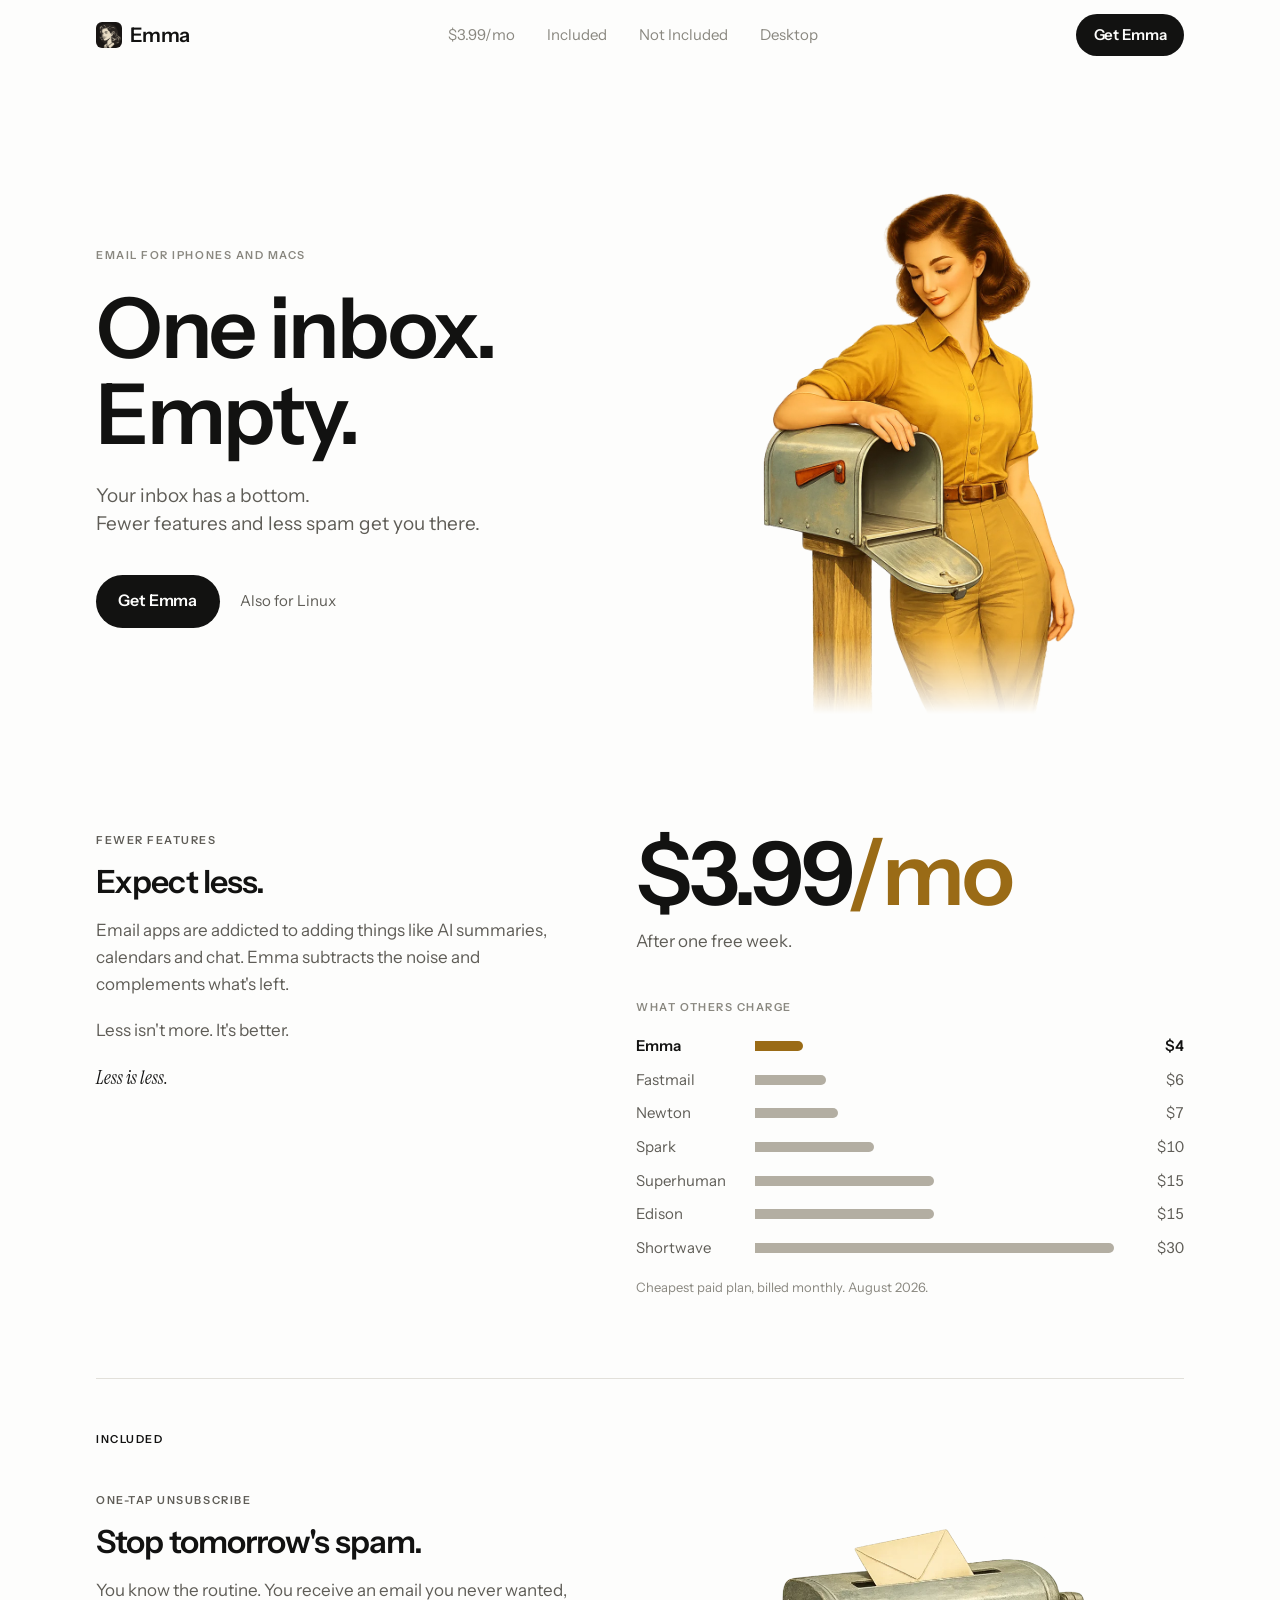
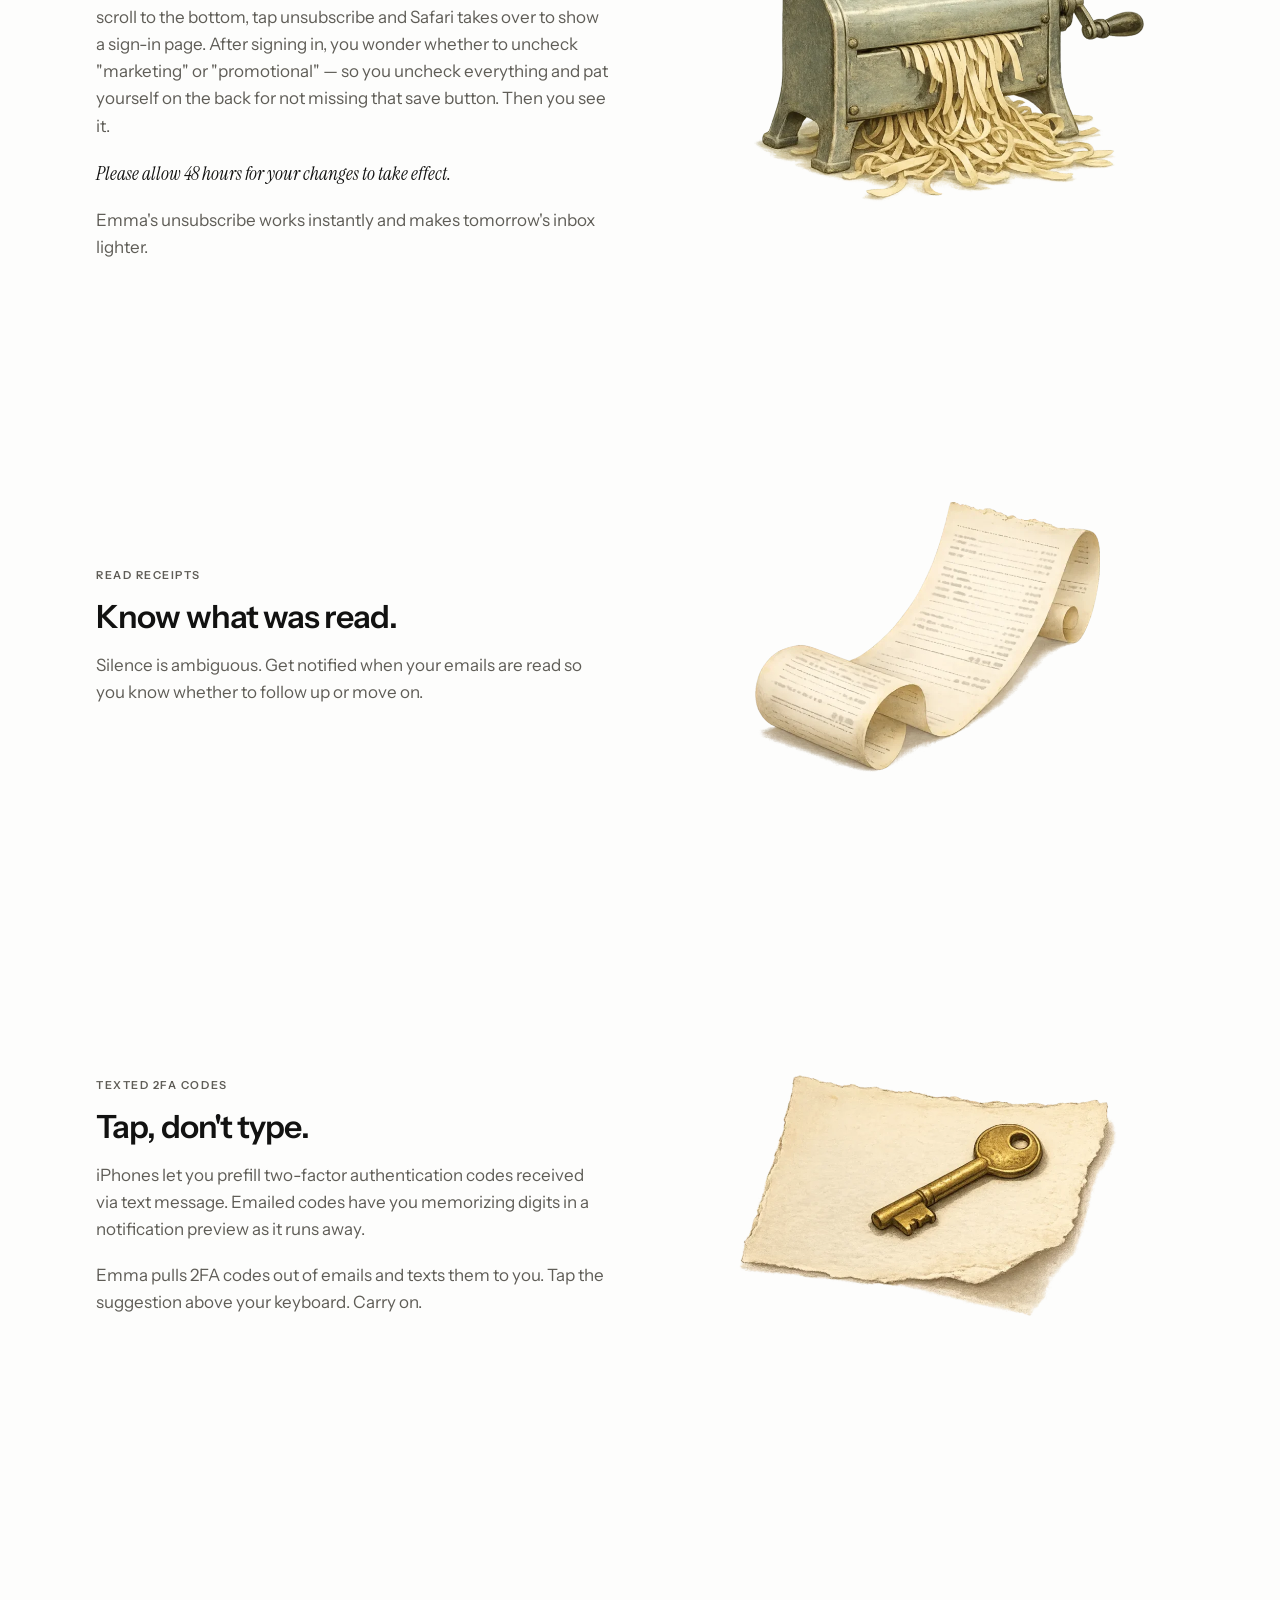
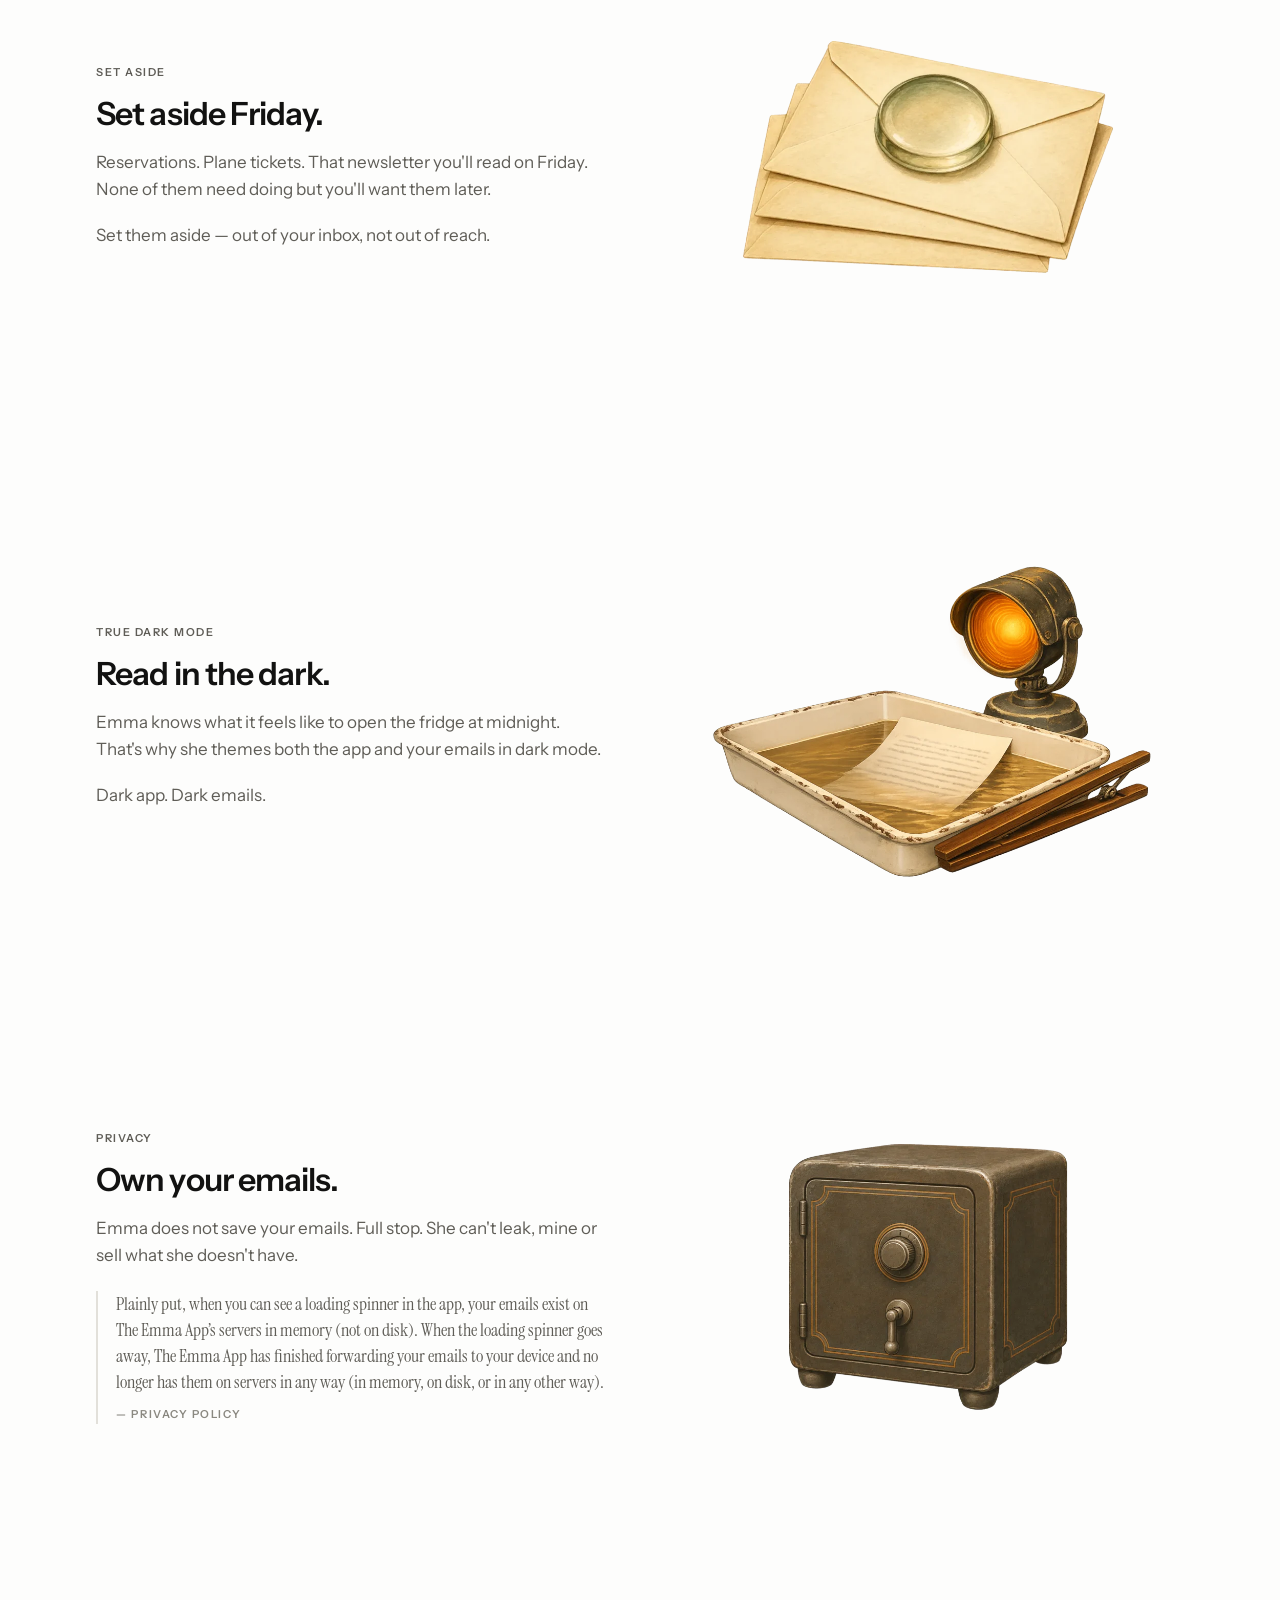
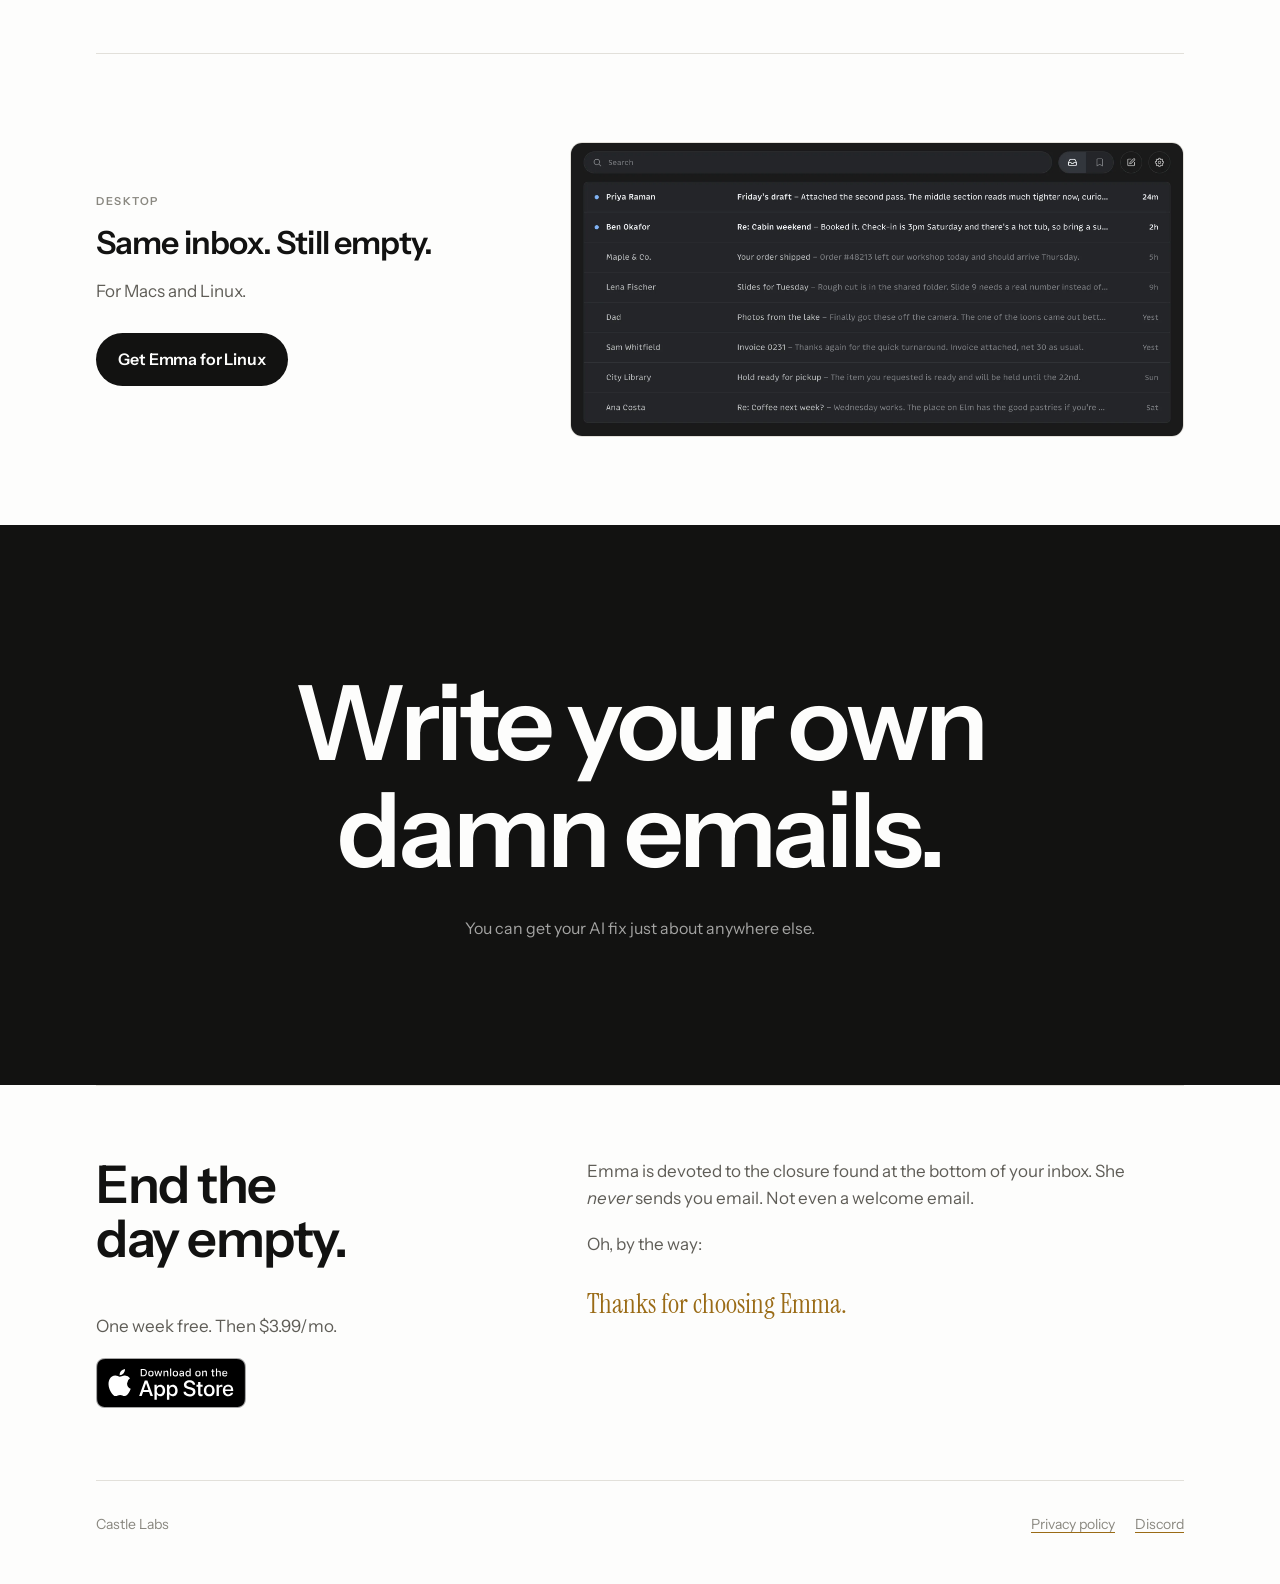
==== index.html @ 497c2931 "Serve the cropped screenshot under a new name The old screenshot was cached in browsers for a week u" ====
<!doctype html>
<html lang="en">
  <head>
    <meta charset="utf-8" />
    <meta name="viewport" content="width=device-width, initial-scale=1" />
    <title>Emma Email — A simpler email app for iPhone and Mac</title>
    <meta
      name="description"
      content="Emma is a simple email app for iPhone, Mac, and Linux that works with Gmail and Outlook. One-tap unsubscribe, read receipts, set aside for later, and no AI. One week free, then $3.99 a month."
    />
    <meta property="og:title" content="Emma — One inbox. Empty." />
    <meta
      property="og:description"
      content="A simple email app for iPhone, Mac, and Linux. One-tap unsubscribe, read receipts, set aside for later, and no AI. One week free, then $3.99 a month."
    />
    <meta name="twitter:card" content="summary_large_image" />
    <meta property="og:type" content="website" />
    <meta property="og:site_name" content="Emma Email" />
    <meta property="og:url" content="https://emmaemail.app/" />
    <meta property="og:image" content="https://emmaemail.app/og-image.jpg" />
    <meta property="og:image:width" content="1200" />
    <meta property="og:image:height" content="630" />
    <meta
      property="og:image:alt"
      content="Emma Email — One inbox. Empty. One week free, then $3.99 a month."
    />
    <meta name="twitter:image" content="https://emmaemail.app/og-image.jpg" />
    <link rel="canonical" href="https://emmaemail.app/" />
    <script type="application/ld+json">
      {
        "@context": "https://schema.org",
        "@graph": [
          {
            "@type": "Organization",
            "@id": "https://emmaemail.app/#castle-labs",
            "name": "Castle Labs",
            "url": "https://emmaemail.app/",
            "logo": "https://emmaemail.app/app-icon-light.png"
          },
          {
            "@type": "WebSite",
            "@id": "https://emmaemail.app/#site",
            "url": "https://emmaemail.app/",
            "name": "Emma Email",
            "publisher": { "@id": "https://emmaemail.app/#castle-labs" }
          },
          {
            "@type": "SoftwareApplication",
            "@id": "https://emmaemail.app/#app",
            "name": "Emma",
            "alternateName": "Emma Email",
            "description": "A simple email app for Gmail and Outlook with one-tap unsubscribe, read receipts, set aside for later, and no AI.",
            "url": "https://emmaemail.app/",
            "image": "https://emmaemail.app/og-image.jpg",
            "applicationCategory": "CommunicationApplication",
            "operatingSystem": "iOS, macOS, Linux",
            "installUrl": "https://apps.apple.com/us/app/emma-email/id6747730134",
            "downloadUrl": "https://emmaemail.app/desktop/",
            "author": { "@id": "https://emmaemail.app/#castle-labs" },
            "offers": {
              "@type": "Offer",
              "price": "3.99",
              "priceCurrency": "USD",
              "category": "subscription",
              "description": "One week free, then $3.99 a month."
            }
          }
        ]
      }
    </script>
    <link
      rel="icon"
      href="app-icon-light.png"
      media="(prefers-color-scheme: light)"
    />
    <link
      rel="icon"
      href="app-icon-dark.png"
      media="(prefers-color-scheme: dark)"
    />
    <link rel="apple-touch-icon" href="app-icon-light.png" />
    <meta
      name="theme-color"
      content="#fdfdfc"
      media="(prefers-color-scheme: light)"
    />
    <meta
      name="theme-color"
      content="#0e0e0d"
      media="(prefers-color-scheme: dark)"
    />
    <link
      rel="preload"
      href="fonts/instrument-sans-normal-latin.woff2"
      as="font"
      type="font/woff2"
      crossorigin
    />
    <link
      rel="preload"
      href="fonts/instrument-serif-normal-latin.woff2"
      as="font"
      type="font/woff2"
      crossorigin
    />
    <noscript>
      <style>
        .reveal {
          opacity: 1 !important;
          transform: none !important;
        }
        .maker .thanks {
          opacity: 1 !important;
          transform: none !important;
        }
      </style>
    </noscript>
    <style>
      @font-face {
        font-family: "Instrument Sans";
        font-style: italic;
        font-weight: 400 700;
        font-display: swap;
        src: url("fonts/instrument-sans-italic-latin-ext.woff2") format("woff2");
        unicode-range:
          U+0100-02BA, U+02BD-02C5, U+02C7-02CC, U+02CE-02D7, U+02DD-02FF,
          U+0304, U+0308, U+0329, U+1D00-1DBF, U+1E00-1E9F, U+1EF2-1EFF, U+2020,
          U+20A0-20AB, U+20AD-20C0, U+2113, U+2C60-2C7F, U+A720-A7FF;
      }

      @font-face {
        font-family: "Instrument Sans";
        font-style: italic;
        font-weight: 400 700;
        font-display: swap;
        src: url("fonts/instrument-sans-italic-latin.woff2") format("woff2");
        unicode-range:
          U+0000-00FF, U+0131, U+0152-0153, U+02BB-02BC, U+02C6, U+02DA, U+02DC,
          U+0304, U+0308, U+0329, U+2000-206F, U+20AC, U+2122, U+2191, U+2193,
          U+2212, U+2215, U+FEFF, U+FFFD;
      }

      @font-face {
        font-family: "Instrument Sans";
        font-style: normal;
        font-weight: 400 700;
        font-display: swap;
        src: url("fonts/instrument-sans-normal-latin-ext.woff2") format("woff2");
        unicode-range:
          U+0100-02BA, U+02BD-02C5, U+02C7-02CC, U+02CE-02D7, U+02DD-02FF,
          U+0304, U+0308, U+0329, U+1D00-1DBF, U+1E00-1E9F, U+1EF2-1EFF, U+2020,
          U+20A0-20AB, U+20AD-20C0, U+2113, U+2C60-2C7F, U+A720-A7FF;
      }

      @font-face {
        font-family: "Instrument Sans";
        font-style: normal;
        font-weight: 400 700;
        font-display: swap;
        src: url("fonts/instrument-sans-normal-latin.woff2") format("woff2");
        unicode-range:
          U+0000-00FF, U+0131, U+0152-0153, U+02BB-02BC, U+02C6, U+02DA, U+02DC,
          U+0304, U+0308, U+0329, U+2000-206F, U+20AC, U+2122, U+2191, U+2193,
          U+2212, U+2215, U+FEFF, U+FFFD;
      }

      @font-face {
        font-family: "Instrument Serif";
        font-style: italic;
        font-weight: 400;
        font-display: swap;
        src: url("fonts/instrument-serif-italic-latin-ext.woff2")
          format("woff2");
        unicode-range:
          U+0100-02BA, U+02BD-02C5, U+02C7-02CC, U+02CE-02D7, U+02DD-02FF,
          U+0304, U+0308, U+0329, U+1D00-1DBF, U+1E00-1E9F, U+1EF2-1EFF, U+2020,
          U+20A0-20AB, U+20AD-20C0, U+2113, U+2C60-2C7F, U+A720-A7FF;
      }

      @font-face {
        font-family: "Instrument Serif";
        font-style: italic;
        font-weight: 400;
        font-display: swap;
        src: url("fonts/instrument-serif-italic-latin.woff2") format("woff2");
        unicode-range:
          U+0000-00FF, U+0131, U+0152-0153, U+02BB-02BC, U+02C6, U+02DA, U+02DC,
          U+0304, U+0308, U+0329, U+2000-206F, U+20AC, U+2122, U+2191, U+2193,
          U+2212, U+2215, U+FEFF, U+FFFD;
      }

      @font-face {
        font-family: "Instrument Serif";
        font-style: normal;
        font-weight: 400;
        font-display: swap;
        src: url("fonts/instrument-serif-normal-latin-ext.woff2")
          format("woff2");
        unicode-range:
          U+0100-02BA, U+02BD-02C5, U+02C7-02CC, U+02CE-02D7, U+02DD-02FF,
          U+0304, U+0308, U+0329, U+1D00-1DBF, U+1E00-1E9F, U+1EF2-1EFF, U+2020,
          U+20A0-20AB, U+20AD-20C0, U+2113, U+2C60-2C7F, U+A720-A7FF;
      }

      @font-face {
        font-family: "Instrument Serif";
        font-style: normal;
        font-weight: 400;
        font-display: swap;
        src: url("fonts/instrument-serif-normal-latin.woff2") format("woff2");
        unicode-range:
          U+0000-00FF, U+0131, U+0152-0153, U+02BB-02BC, U+02C6, U+02DA, U+02DC,
          U+0304, U+0308, U+0329, U+2000-206F, U+20AC, U+2122, U+2191, U+2193,
          U+2212, U+2215, U+FEFF, U+FFFD;
      }

      :root {
        color-scheme: light dark;

        --paper: light-dark(#fdfdfc, #0e0e0d);
        --paper-sunk: light-dark(#f4f3f0, #171716);
        --ink: light-dark(#121211, #eeebe3);
        --ink-soft: light-dark(#5f5d57, #a3a099);
        --ink-faint: light-dark(#8a8880, #6e6c66);
        --rule: light-dark(#e2e0da, #262524);
        --ochre: light-dark(#9a6b16, #d6a44e);
        --bar: light-dark(#b3aea2, #57544e);
        --slab: light-dark(#121211, #f0ede5);
        --slab-ink: light-dark(#fdfdfc, #121211);

        --sans:
          "Instrument Sans", ui-sans-serif, system-ui, -apple-system,
          "Helvetica Neue", sans-serif;
        --serif: "Instrument Serif", ui-serif, Georgia, serif;

        --gutter: clamp(1.25rem, 5vw, 3rem);
        --measure: 34rem;
        --spine: 74rem;
        --header-h: 4.5rem;
      }

      *,
      *::before,
      *::after {
        box-sizing: border-box;
        margin: 0;
        padding: 0;
      }

      html {
        overflow-x: clip;
        scroll-behavior: smooth;
      }

      [id] {
        scroll-margin-top: var(--header-h);
      }

      body {
        overflow-x: clip;
        background: var(--paper);
        color: var(--ink);
        font-family: var(--sans);
        font-size: 1.0625rem;
        line-height: 1.6;
        font-synthesis: none;
        -webkit-font-smoothing: antialiased;
        text-rendering: optimizeLegibility;
      }

      a {
        color: inherit;
        text-decoration-color: var(--ochre);
        text-underline-offset: 0.2em;
      }
      a:hover {
        color: var(--ochre);
      }
      img {
        display: block;
        max-width: 100%;
        height: auto;
      }
      :focus-visible {
        outline: 2px solid var(--ochre);
        outline-offset: 3px;
        border-radius: 2px;
      }

      .spine {
        max-width: var(--spine);
        margin-inline: auto;
        padding-inline: var(--gutter);
      }
      .measure {
        max-width: var(--measure);
      }

      .label {
        font-size: 0.6875rem;
        font-weight: 600;
        letter-spacing: 0.14em;
        text-transform: uppercase;
        color: var(--ink-faint);
      }

      h1,
      h2 {
        font-weight: 600;
        letter-spacing: -0.028em;
        line-height: 1.03;
        text-wrap: balance;
      }
      h1 {
        font-size: clamp(2.75rem, 7.2vw, 5.25rem);
      }
      h2 {
        font-size: clamp(2rem, 4.6vw, 3.25rem);
      }
      .feature-title {
        font-size: clamp(1.5rem, 2.6vw, 2rem);
        line-height: 1.1;
      }

      p + p {
        margin-top: 1.1em;
      }

      /* ---------------- masthead ---------------- */

      .masthead {
        position: sticky;
        top: 0;
        z-index: 20;
        background: color-mix(in srgb, var(--paper) 84%, transparent);
        backdrop-filter: blur(14px);
        border-bottom: 1px solid transparent;
        transition: border-color 0.3s;
      }

      .masthead.is-stuck {
        border-bottom-color: var(--rule);
      }

      .masthead-inner {
        display: flex;
        align-items: center;
        justify-content: space-between;
        gap: 1rem;
        padding-block: 0.9rem;
      }

      .masthead-nav {
        display: flex;
        gap: clamp(1rem, 2.5vw, 2rem);
        margin-inline: auto;
        font-size: 0.9375rem;
      }

      .masthead-nav a {
        color: var(--ink-faint);
        text-decoration: none;
        transition: color 0.2s;
      }

      .masthead-nav a:hover,
      .masthead-nav a.is-current {
        color: var(--ink);
      }

      .header-cta {
        flex: none;
      }

      .wordmark {
        font-size: 1.25rem;
        font-weight: 600;
        letter-spacing: -0.03em;
        text-decoration: none;
        display: inline-flex;
        align-items: center;
        gap: 0.5rem;
      }

      .wordmark img {
        width: 26px;
        height: 26px;
        border-radius: 6px;
      }

      /* ---------------- hero ---------------- */

      .hero {
        display: grid;
        grid-template-columns: minmax(0, 1.05fr) minmax(0, 0.95fr);
        gap: clamp(2rem, 5vw, 4rem);
        align-items: center;
        padding-block: clamp(2.5rem, 7vw, 6rem) clamp(1.25rem, 3vw, 2.5rem);
      }

      .hero-blurb {
        text-wrap: balance;
        margin-top: 1.5rem;
        max-width: 26rem;
        font-size: 1.1875rem;
        line-height: 1.5;
        color: var(--ink-soft);
      }

      .hero h1 {
        margin-top: 1.25rem;
      }
      .hero .lede {
        margin-top: 1.75rem;
        max-width: 30rem;
      }

      .hero-emma {
        justify-self: center;
        width: min(100%, 25rem);
      }

      .hero-emma img {
        width: 100%;
        mask-image: linear-gradient(to bottom, #000 86%, transparent 100%);
      }

      .cta-row {
        margin-top: 2.25rem;
        display: flex;
        flex-wrap: wrap;
        align-items: center;
        gap: 0.9rem 1.25rem;
      }

      .button {
        display: inline-flex;
        align-items: center;
        gap: 0.5rem;
        background: var(--ink);
        color: var(--paper);
        font-size: 1rem;
        font-weight: 600;
        letter-spacing: -0.01em;
        text-decoration: none;
        padding: 0.85rem 1.4rem;
        border-radius: 100px;
        transition:
          transform 0.2s cubic-bezier(0.2, 0.7, 0.3, 1),
          opacity 0.2s;
      }

      .button:hover {
        color: var(--paper);
        opacity: 0.86;
        transform: translateY(-1px);
      }

      .button-small {
        font-size: 0.9375rem;
        padding: 0.55rem 1.1rem;
      }

      /* ---------------- price ---------------- */

      .price {
        border-bottom: 1px solid var(--rule);
        padding-block: clamp(3rem, 7vw, 5rem);
      }

      .price-grid {
        display: grid;
        grid-template-columns: minmax(0, 1fr) minmax(0, 1.15fr);
        gap: clamp(1.5rem, 5vw, 4rem);
        align-items: start;
      }

      .price-figure {
        font-size: clamp(3.25rem, 8vw, 5.5rem);
        font-weight: 600;
        letter-spacing: -0.04em;
        line-height: 0.95;
      }

      .price-figure span {
        color: var(--ochre);
      }

      .price-term {
        margin-top: 0.75rem;
        color: var(--ink-soft);
      }

      .price-stack {
        display: flex;
        flex-direction: column;
        gap: clamp(1.75rem, 4vw, 2.75rem);
      }

      .price-compare {
        display: flex;
        flex-direction: column;
        gap: 1.1rem;
      }

      .bars {
        list-style: none;
        display: flex;
        flex-direction: column;
        gap: 0.6rem;
      }

      .bar-row {
        display: grid;
        grid-template-columns: 6.5rem minmax(0, 1fr) 3.5rem;
        align-items: center;
        gap: 0.9rem;
        font-size: 0.9375rem;
      }

      .bar-name {
        color: var(--ink-soft);
      }

      .bar-track {
        display: block;
        height: 10px;
      }

      .bar-fill {
        display: block;
        height: 100%;
        background: var(--bar);
        border-radius: 0 5px 5px 0;
      }

      .bar-value {
        color: var(--ink-soft);
        text-align: right;
        font-variant-numeric: tabular-nums;
      }

      .bar-row.is-emma .bar-name,
      .bar-row.is-emma .bar-value {
        color: var(--ink);
        font-weight: 600;
      }

      .bar-row.is-emma .bar-fill {
        background: var(--ochre);
      }

      .bar-note {
        font-size: 0.8125rem;
        color: var(--ink-faint);
      }

      /* ---------------- features ---------------- */

      .section-head {
        color: var(--ink);
        margin-bottom: clamp(1.5rem, 3vw, 2.25rem);
      }

      .features {
        padding-block: clamp(2rem, 4.5vw, 3.25rem) clamp(3rem, 8vw, 6rem);
      }

      .feature {
        display: grid;
        grid-template-columns: minmax(0, 1fr) minmax(0, 1fr);
        gap: clamp(1.5rem, 5vw, 4.5rem);
        align-items: center;
        padding-block: clamp(3.25rem, 7vw, 5.5rem);
      }

      .feature:first-of-type {
        padding-top: 0;
      }

      .feature-body h2 + p {
        margin-top: 1.1rem;
      }
      .feature-body p {
        color: var(--ink-soft);
      }
      .feature-body .label {
        margin-bottom: 0.9rem;
      }
      .feature-body em {
        font-family: var(--serif);
        font-style: italic;
        font-size: 1.1em;
        color: var(--ink);
      }
      .quote {
        margin-top: 1.35rem;
        padding-left: 1.15rem;
        border-left: 2px solid var(--rule);
      }

      .quote blockquote p {
        font-family: var(--serif);
        font-size: 1.125rem;
        line-height: 1.45;
        color: var(--ink-soft);
      }

      .quote figcaption {
        margin-top: 0.7rem;
        font-size: 0.6875rem;
        font-weight: 600;
        letter-spacing: 0.14em;
        text-transform: uppercase;
        color: var(--ink-faint);
      }

      .quote cite {
        font-style: normal;
      }

      .quote figcaption a {
        color: inherit;
        text-decoration: none;
      }

      .quote figcaption a:hover {
        color: var(--ochre);
      }

      .feature-art {
        aspect-ratio: 4 / 3;
        display: grid;
        place-items: center;
      }
      .feature-art img {
        width: 100%;
        height: 100%;
        object-fit: contain;
      }

      /* ---------------- desktop ---------------- */

      .desktop {
        border-top: 1px solid var(--rule);
        padding-block: clamp(3.25rem, 7vw, 5.5rem);
        display: grid;
        grid-template-columns: minmax(0, 0.8fr) minmax(0, 1.2fr);
        gap: clamp(1.5rem, 5vw, 4.5rem);
        align-items: center;
      }

      .desktop-head p:not(.label) {
        color: var(--ink-soft);
        margin-top: 1.1rem;
      }

      .desktop-head .label {
        margin-bottom: 0.9rem;
      }

      .desktop-head .cta-row {
        margin-top: 1.75rem;
      }

      .desktop-screen {
        border: 1px solid var(--rule);
        border-radius: 12px;
        overflow: hidden;
        background: #191a1a;
      }

      .cta-quiet {
        font-size: 0.9375rem;
        color: var(--ink-soft);
        text-decoration: none;
      }

      .cta-quiet:hover {
        color: var(--ochre);
      }

      /* ---------------- the slab ---------------- */

      .slab {
        background: var(--slab);
        color: var(--slab-ink);
        padding-block: clamp(5rem, 14vw, 9rem);
        text-align: center;
      }

      .slab h2 {
        font-size: clamp(2.5rem, 8.5vw, 6.5rem);
        letter-spacing: -0.035em;
        max-width: 16ch;
        margin-inline: auto;
      }

      .slab p {
        margin-top: 2rem;
        color: var(--slab-ink);
        opacity: 0.62;
        max-width: 44ch;
        margin-inline: auto;
        font-size: 1rem;
      }

      /* ---------------- values ---------------- */

      /* ---------------- maker + status ---------------- */

      .maker {
        border-top: 1px solid var(--rule);
        padding-block: clamp(3rem, 6vw, 4.5rem);
      }

      .maker-grid {
        display: grid;
        grid-template-columns: minmax(0, 1fr) minmax(0, 1.4fr);
        column-gap: clamp(1.5rem, 5vw, 4rem);
        row-gap: clamp(1.5rem, 3vw, 2.25rem);
        align-items: start;
      }

      .maker-head {
        grid-column: 1;
        grid-row: 1;
      }

      .maker-body {
        grid-column: 2;
        grid-row: 1 / span 2;
      }

      .maker-cta {
        grid-column: 1;
        grid-row: 2;
      }

      .maker-cta .badge {
        display: block;
        margin-top: 1.1rem;
      }

      .maker-body p {
        color: var(--ink-soft);
      }
      .maker-body p + p {
        margin-top: 1.1em;
      }

      .maker-body .thanks {
        margin-top: 1.75rem;
        font-family: var(--serif);
        font-size: clamp(1.35rem, 2.2vw, 1.7rem);
        line-height: 1.3;
        color: var(--ochre);
      }

      @media (prefers-reduced-motion: no-preference) {
        .maker .thanks {
          opacity: 0;
          transform: translateY(10px);
          transition:
            opacity 0.55s ease,
            transform 0.55s cubic-bezier(0.2, 0.7, 0.3, 1);
        }
        .maker.seen .thanks {
          opacity: 1;
          transform: none;
        }
        .maker.seen .thanks {
          transition-delay: 0.28s;
        }
      }

      /* ---------------- close ---------------- */

      .badge {
        margin-top: 2rem;
        display: inline-block;
      }
      .badge img {
        width: 150px;
      }
      @media (prefers-color-scheme: dark) {
        .badge img {
          filter: invert(1);
        }
      }

      footer {
        border-top: 1px solid var(--rule);
        padding-block: 2rem 3rem;
        display: flex;
        flex-wrap: wrap;
        gap: 0.5rem 1.5rem;
        justify-content: space-between;
        font-size: 0.875rem;
        color: var(--ink-faint);
      }

      footer nav {
        display: flex;
        flex-wrap: wrap;
        gap: 1.25rem;
      }

      /* ---------------- reveal ---------------- */

      .reveal {
        opacity: 0;
        transform: translateY(14px);
        transition:
          opacity 0.7s ease,
          transform 0.7s cubic-bezier(0.2, 0.7, 0.3, 1);
      }
      .reveal.seen {
        opacity: 1;
        transform: none;
      }

      /* ---------------- responsive ---------------- */

      @media (max-width: 760px) {
        .masthead-nav {
          display: none;
        }
      }

      @media (max-width: 900px) {
        .hero-blurb br {
          display: none;
        }
        .price-grid {
          gap: clamp(2.5rem, 8vw, 3.5rem);
        }
        .hero {
          grid-template-columns: minmax(0, 1fr);
        }
        .hero-emma {
          width: min(100%, 17rem);
        }
        .price-grid,
        .feature,
        .desktop,
        .maker-grid {
          grid-template-columns: minmax(0, 1fr);
        }
        .maker-head,
        .maker-body,
        .maker-cta {
          grid-column: auto;
          grid-row: auto;
        }
        .maker-cta {
          margin-top: 2.25rem;
        }
        .maker-body .thanks {
          margin-block: 1.2rem 0;
        }
        .feature-art {
          order: -1;
          aspect-ratio: 16 / 10;
        }
      }

      @media (prefers-reduced-motion: reduce) {
        html {
          scroll-behavior: auto;
        }
        *,
        *::before,
        *::after {
          transition: none !important;
          animation: none !important;
        }
        .reveal {
          opacity: 1;
          transform: none;
        }
      }
    </style>
    <script src="analytics.js" defer></script>
  </head>
  <body>
    <header class="masthead">
      <div class="spine masthead-inner">
        <a class="wordmark" href="#top"
          ><picture
            ><source
              srcset="app-icon-light.png"
              media="(prefers-color-scheme: dark)" />
            <img src="app-icon-dark.png" alt="" /></picture
          >Emma</a
        >
        <nav class="masthead-nav">
          <a href="#price">$3.99/mo</a>
          <a href="#features">Included</a>
          <a href="#no-ai">Not Included</a>
          <a href="#desktop">Desktop</a>
        </nav>
        <a
          class="button button-small header-cta"
          href="https://apps.apple.com/us/app/emma-email/id6747730134"
          data-track="App Store Clicked"
          data-track-placement="masthead"
          target="_blank"
          rel="noopener"
          >Get&nbsp;Emma</a
        >
      </div>
    </header>

    <div class="spine">
      <section class="hero" id="top">
        <div>
          <p class="label">Email for iPhones and Macs</p>
          <h1>One inbox.<br />Empty.</h1>

          <p class="hero-blurb">
            Your inbox has a bottom. <br />Fewer features and less spam get you
            there.
          </p>
          <div class="cta-row">
            <a
              class="button"
              href="https://apps.apple.com/us/app/emma-email/id6747730134"
              data-track="App Store Clicked"
              data-track-placement="hero"
              target="_blank"
              rel="noopener"
              >Get Emma</a
            >
            <a
              class="cta-quiet"
              href="desktop/"
              data-desktop-link
              data-track="Desktop Page Opened"
              data-track-placement="hero"
              hidden
              >Also for Mac</a
            >
          </div>
        </div>
        <div class="hero-emma">
          <img
            src="emma-hero.webp"
            width="900"
            height="1244"
            fetchpriority="high"
            alt="Emma, illustrated in a mid-century advertising style, leaning on an open and empty curbside mailbox"
          />
        </div>
      </section>
    </div>

    <div class="spine">
      <section class="price reveal" id="price">
        <div class="price-grid">
          <div class="feature-body measure">
            <p class="label">Fewer features</p>
            <h2 class="feature-title">Expect less.</h2>
            <p>
              Email apps are addicted to adding things like AI summaries,
              calendars and chat. Emma subtracts the noise and complements
              what's left.
            </p>
            <p>Less isn't more. It's better.</p>
            <p>
              <em>Less is less.</em>
            </p>
          </div>
          <div class="price-stack">
            <div>
              <p class="price-figure">$3.99<span>/mo</span></p>
              <p class="price-term">After one free week.</p>
            </div>
            <div class="price-compare">
              <p class="label">What others charge</p>
              <ul class="bars">
                <li class="bar-row is-emma">
                  <span class="bar-name">Emma</span>
                  <span class="bar-track"
                    ><span class="bar-fill" style="width: 13.33%"></span
                  ></span>
                  <span class="bar-value">$4</span>
                </li>
                <li class="bar-row">
                  <span class="bar-name">Fastmail</span>
                  <span class="bar-track"
                    ><span class="bar-fill" style="width: 20%"></span
                  ></span>
                  <span class="bar-value">$6</span>
                </li>
                <li class="bar-row">
                  <span class="bar-name">Newton</span>
                  <span class="bar-track"
                    ><span class="bar-fill" style="width: 23.33%"></span
                  ></span>
                  <span class="bar-value">$7</span>
                </li>
                <li class="bar-row">
                  <span class="bar-name">Spark</span>
                  <span class="bar-track"
                    ><span class="bar-fill" style="width: 33.33%"></span
                  ></span>
                  <span class="bar-value">$10</span>
                </li>
                <li class="bar-row">
                  <span class="bar-name">Superhuman</span>
                  <span class="bar-track"
                    ><span class="bar-fill" style="width: 50%"></span
                  ></span>
                  <span class="bar-value">$15</span>
                </li>
                <li class="bar-row">
                  <span class="bar-name">Edison</span>
                  <span class="bar-track"
                    ><span class="bar-fill" style="width: 50%"></span
                  ></span>
                  <span class="bar-value">$15</span>
                </li>
                <li class="bar-row">
                  <span class="bar-name">Shortwave</span>
                  <span class="bar-track"
                    ><span class="bar-fill" style="width: 100%"></span
                  ></span>
                  <span class="bar-value">$30</span>
                </li>
              </ul>
              <p class="bar-note">
                Cheapest paid plan, billed monthly. August 2026.
              </p>
            </div>
          </div>
        </div>
      </section>
    </div>

    <div class="spine">
      <section class="features" id="features">
        <p class="label section-head">Included</p>
        <article class="feature reveal">
          <div class="feature-body">
            <p class="label">One-tap unsubscribe</p>
            <h2 class="feature-title">Stop tomorrow's spam.</h2>
            <p>
              You know the routine. You receive an email you never wanted,
              scroll to the bottom, tap unsubscribe and Safari takes over to
              show a sign-in page. After signing in, you wonder whether to
              uncheck "marketing" or "promotional" — so you uncheck everything
              and pat yourself on the back for not missing that save button.
              Then you see it.
            </p>
            <p>
              <em>Please allow 48 hours for your changes to take effect.</em>
            </p>
            <p>
              Emma's unsubscribe works instantly and makes tomorrow's inbox
              lighter.
            </p>
          </div>
          <div class="feature-art">
            <img
              src="feature-unsubscribe.webp"
              alt="A 1950s hand-cranked paper shredder with an envelope fed into it and shredded ribbons spilling out"
              loading="lazy"
            />
          </div>
        </article>
        <article class="feature reveal">
          <div class="feature-body">
            <p class="label">Read receipts</p>
            <h2 class="feature-title">Know what was read.</h2>
            <p>
              Silence is ambiguous. Get notified when your emails are read so
              you know whether to follow up or move on.
            </p>
          </div>
          <div class="feature-art">
            <img
              src="feature-receipts.webp"
              alt="A long curling paper receipt with rows of faint printed marks"
              loading="lazy"
            />
          </div>
        </article>

        <article class="feature reveal">
          <div class="feature-body">
            <p class="label">Texted 2FA codes</p>
            <h2 class="feature-title">Tap, don't type.</h2>
            <p>
              iPhones let you prefill two-factor authentication codes received
              via text message. Emailed codes have you memorizing digits in a
              notification preview as it runs away.
            </p>
            <p>
              Emma pulls 2FA codes out of emails and texts them to you. Tap the
              suggestion above your keyboard. Carry on.
            </p>
          </div>
          <div class="feature-art">
            <img
              src="feature-2fa.webp"
              alt="A small brass key lying across a torn slip of paper"
              loading="lazy"
            />
          </div>
        </article>

        <article class="feature reveal">
          <div class="feature-body">
            <p class="label">Set aside</p>
            <h2 class="feature-title">Set aside Friday.</h2>
            <p>
              Reservations. Plane tickets. That newsletter you'll read on
              Friday. None of them need doing but you'll want them later.
            </p>
            <p>Set them aside — out of your inbox, not out of reach.</p>
          </div>
          <div class="feature-art">
            <img
              src="feature-set-aside.webp"
              alt="Three envelopes held down by a round glass paperweight"
              loading="lazy"
            />
          </div>
        </article>

        <article class="feature reveal">
          <div class="feature-body">
            <p class="label">True Dark Mode</p>
            <h2 class="feature-title">Read in the dark.</h2>
            <p>
              Emma knows what it feels like to open the fridge at midnight.
              That's why she themes both the app and your emails in dark mode.
            </p>
            <p>Dark app. Dark emails.</p>
          </div>
          <div class="feature-art">
            <img
              src="feature-darkmode.webp"
              alt="A darkroom safelight over a developing tray with a letter emerging in the bath"
              loading="lazy"
            />
          </div>
        </article>

        <article class="feature reveal">
          <div class="feature-body">
            <p class="label">Privacy</p>
            <h2 class="feature-title">Own your emails.</h2>
            <p>
              Emma does not save your emails. Full stop. She can't leak, mine or
              sell what she doesn't have.
            </p>
            <figure class="quote">
              <blockquote
                cite="https://emmaemail.app/privacy-policy#ephemeral-information-emma-handles"
              >
                <p>
                  Plainly put, when you can see a loading spinner in the app,
                  your emails exist on The Emma App’s servers in memory (not on
                  disk). When the loading spinner goes away, The Emma App has
                  finished forwarding your emails to your device and no longer
                  has them on servers in any way (in memory, on disk, or in any
                  other way).
                </p>
              </blockquote>
              <figcaption>
                —
                <cite
                  ><a
                    href="privacy-policy.html#ephemeral-information-emma-handles"
                    >Privacy policy</a
                  ></cite
                >
              </figcaption>
            </figure>
          </div>
          <div class="feature-art">
            <img
              src="feature-privacy.webp"
              alt="A small cast-iron floor safe with a combination dial, closed"
              loading="lazy"
            />
          </div>
        </article>
      </section>
    </div>

    <div class="spine">
      <section class="desktop reveal" id="desktop">
        <div class="desktop-head">
          <p class="label">Desktop</p>
          <h2 class="feature-title">Same inbox. Still empty.</h2>
          <p>For Macs and Linux.</p>
          <div class="cta-row">
            <a
              class="button"
              href="desktop/"
              data-desktop-button
              data-track="Desktop Page Opened"
              data-track-placement="section"
              >Get Emma for Mac or Linux</a
            >
          </div>
        </div>
        <div class="desktop-screen">
          <img
            src="desktop/desktop-inbox-v2.webp"
            alt="Emma on a Mac: a dark inbox with a handful of threads, a search field, and the compose and settings buttons"
            width="1168"
            height="560"
            loading="lazy"
          />
        </div>
      </section>
    </div>

    <section class="slab reveal" id="no-ai">
      <div class="spine">
        <h2>Write your own damn emails.</h2>
        <p>You can get your AI fix just about anywhere else.</p>
      </div>
    </section>

    <div class="spine">
      <section class="maker reveal">
        <div class="maker-grid">
          <div class="maker-head"><h2>End the day empty.</h2></div>
          <div class="maker-body measure">
            <p>
              Emma is devoted to the closure found at the bottom of your inbox.
              She <em>never</em> sends you email. Not even a welcome email.
            </p>
            <p>Oh, by the way:</p>
            <p class="thanks">Thanks for choosing Emma.</p>
          </div>
          <div class="maker-cta">
            <p class="price-term">One week free. Then $3.99/mo.</p>
            <p class="badge">
              <a
                href="https://apps.apple.com/us/app/emma-email/id6747730134"
                data-track="App Store Clicked"
                data-track-placement="badge"
                target="_blank"
                rel="noopener"
                ><img src="app-store.svg" alt="Download on the App Store"
              /></a>
            </p>
          </div>
        </div>
      </section>

      <footer>
        <p>Castle Labs</p>
        <nav>
          <a href="privacy-policy.html">Privacy policy</a>
          <a
            href="https://discord.gg/AJE6DrsGTe"
            data-track="Discord Clicked"
            target="_blank"
            rel="noopener"
            >Discord</a
          >
        </nav>
      </footer>
    </div>

    <script>
      const agent = navigator.userAgent.toLowerCase();
      const platform = (
        navigator.userAgentData?.platform ||
        navigator.platform ||
        ""
      ).toLowerCase();
      const onAPhone = /iphone|ipad|android/.test(agent);
      const desktopOs = onAPhone
        ? "other"
        : platform.includes("mac") || agent.includes("mac os")
          ? "mac"
          : platform.includes("linux") || agent.includes("linux")
            ? "linux"
            : "other";
      const desktopName = { mac: "Mac", linux: "Linux" }[desktopOs];
      document.querySelectorAll("[data-desktop-link]").forEach((link) => {
        link.hidden = !desktopName;
        if (desktopName) link.textContent = `Also for ${desktopName}`;
      });
      document.querySelectorAll("[data-desktop-button]").forEach((button) => {
        if (desktopName) button.textContent = `Get Emma for ${desktopName}`;
      });

      const revealed = new IntersectionObserver(
        (entries) => {
          entries.forEach((entry) => {
            if (!entry.isIntersecting) return;
            entry.target.classList.add("seen");
            revealed.unobserve(entry.target);
          });
        },
        { rootMargin: "0px 0px -18% 0px" },
      );
      document
        .querySelectorAll(".reveal")
        .forEach((node) => revealed.observe(node));

      const watched = [...document.querySelectorAll(".masthead-nav a")]
        .map((link) => ({
          link,
          section: document.querySelector(link.getAttribute("href")),
        }))
        .filter((entry) => entry.section);
      const inView = new Set();
      const litLink = () => {
        const first = watched.find((entry) => inView.has(entry.section));
        watched.forEach(({ link }) =>
          link.classList.toggle(
            "is-current",
            Boolean(first) && link === first.link,
          ),
        );
      };
      const spy = new IntersectionObserver(
        (entries) => {
          entries.forEach((entry) => {
            if (entry.isIntersecting) inView.add(entry.target);
            else inView.delete(entry.target);
          });
          litLink();
        },
        { rootMargin: "-40% 0px -45% 0px" },
      );
      watched.forEach(({ section }) => spy.observe(section));

      const masthead = document.querySelector(".masthead");
      const syncHeaderHeight = () =>
        document.documentElement.style.setProperty(
          "--header-h",
          `${masthead.getBoundingClientRect().height}px`,
        );
      syncHeaderHeight();
      document.fonts.ready.then(syncHeaderHeight);
      addEventListener("resize", syncHeaderHeight, { passive: true });

      const markStuck = () =>
        masthead.classList.toggle("is-stuck", window.scrollY > 8);
      addEventListener("scroll", markStuck, { passive: true });
      markStuck();
    </script>
  </body>
</html>
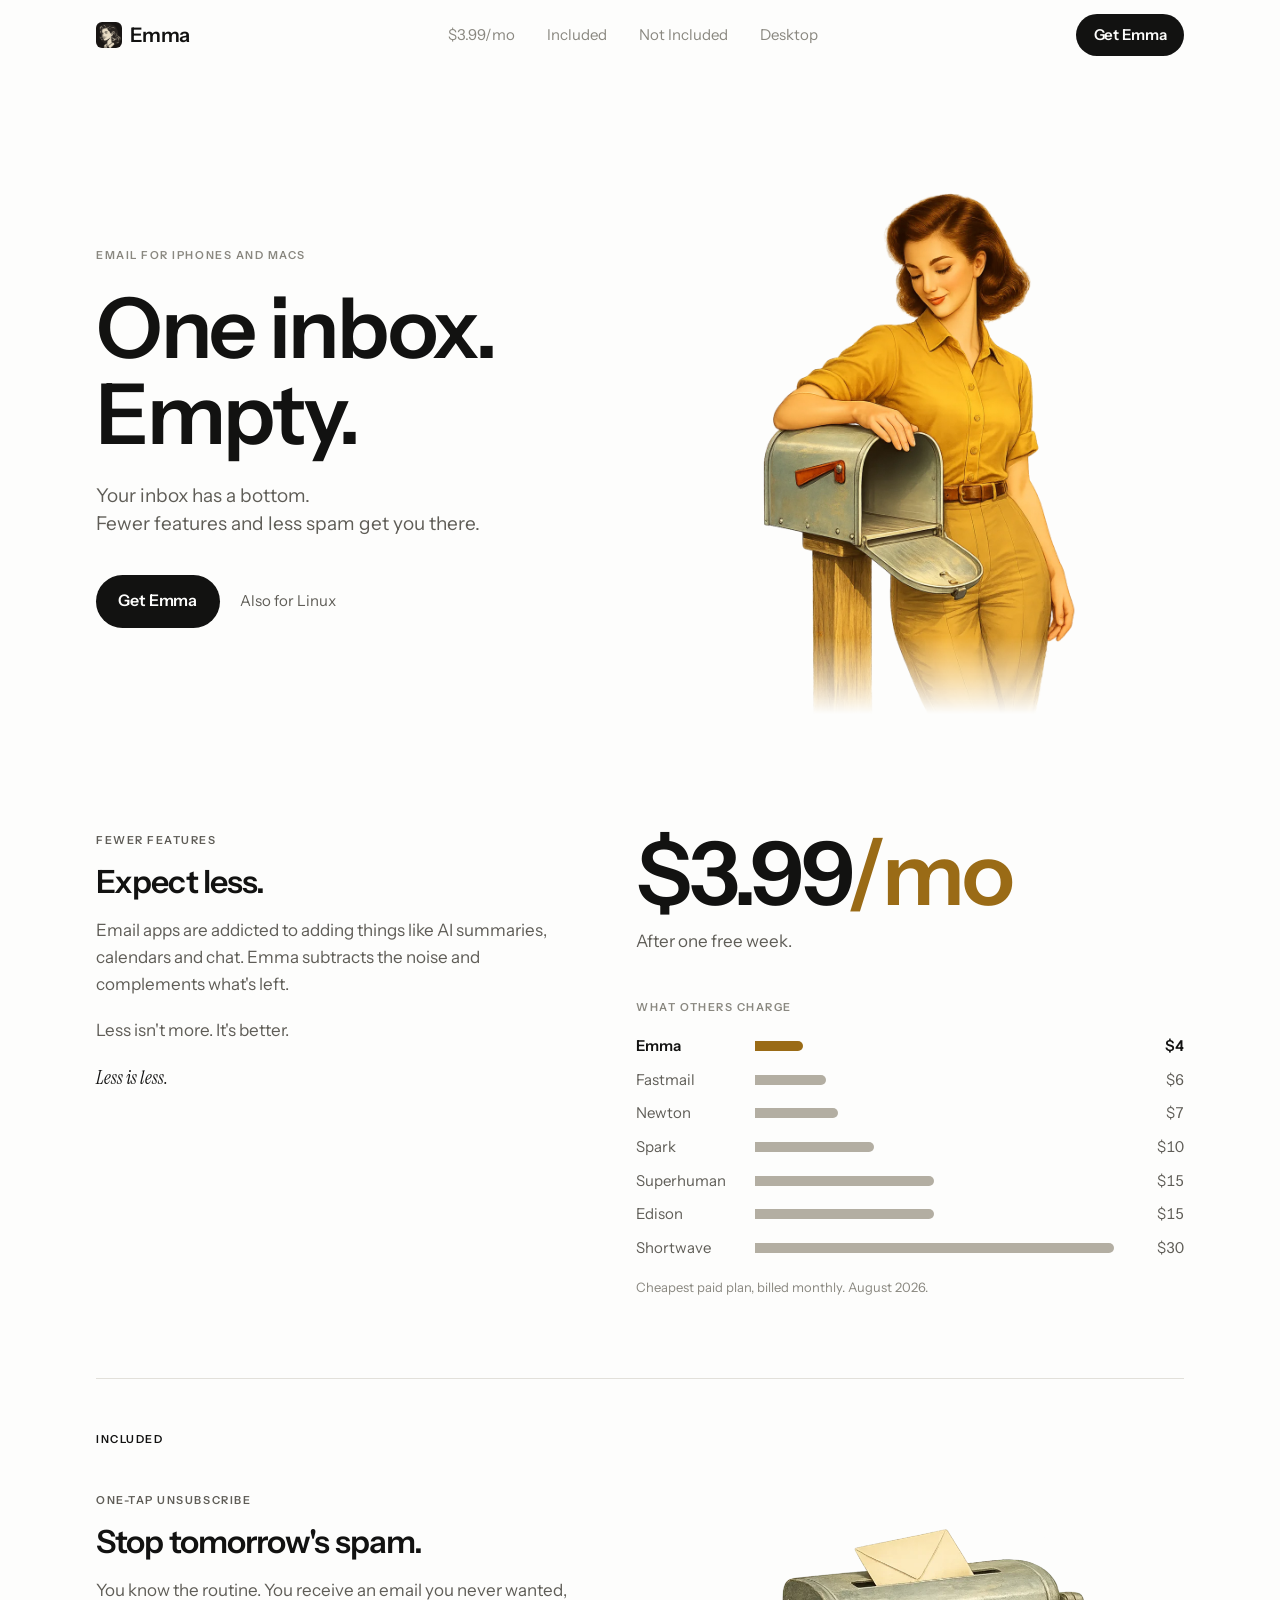
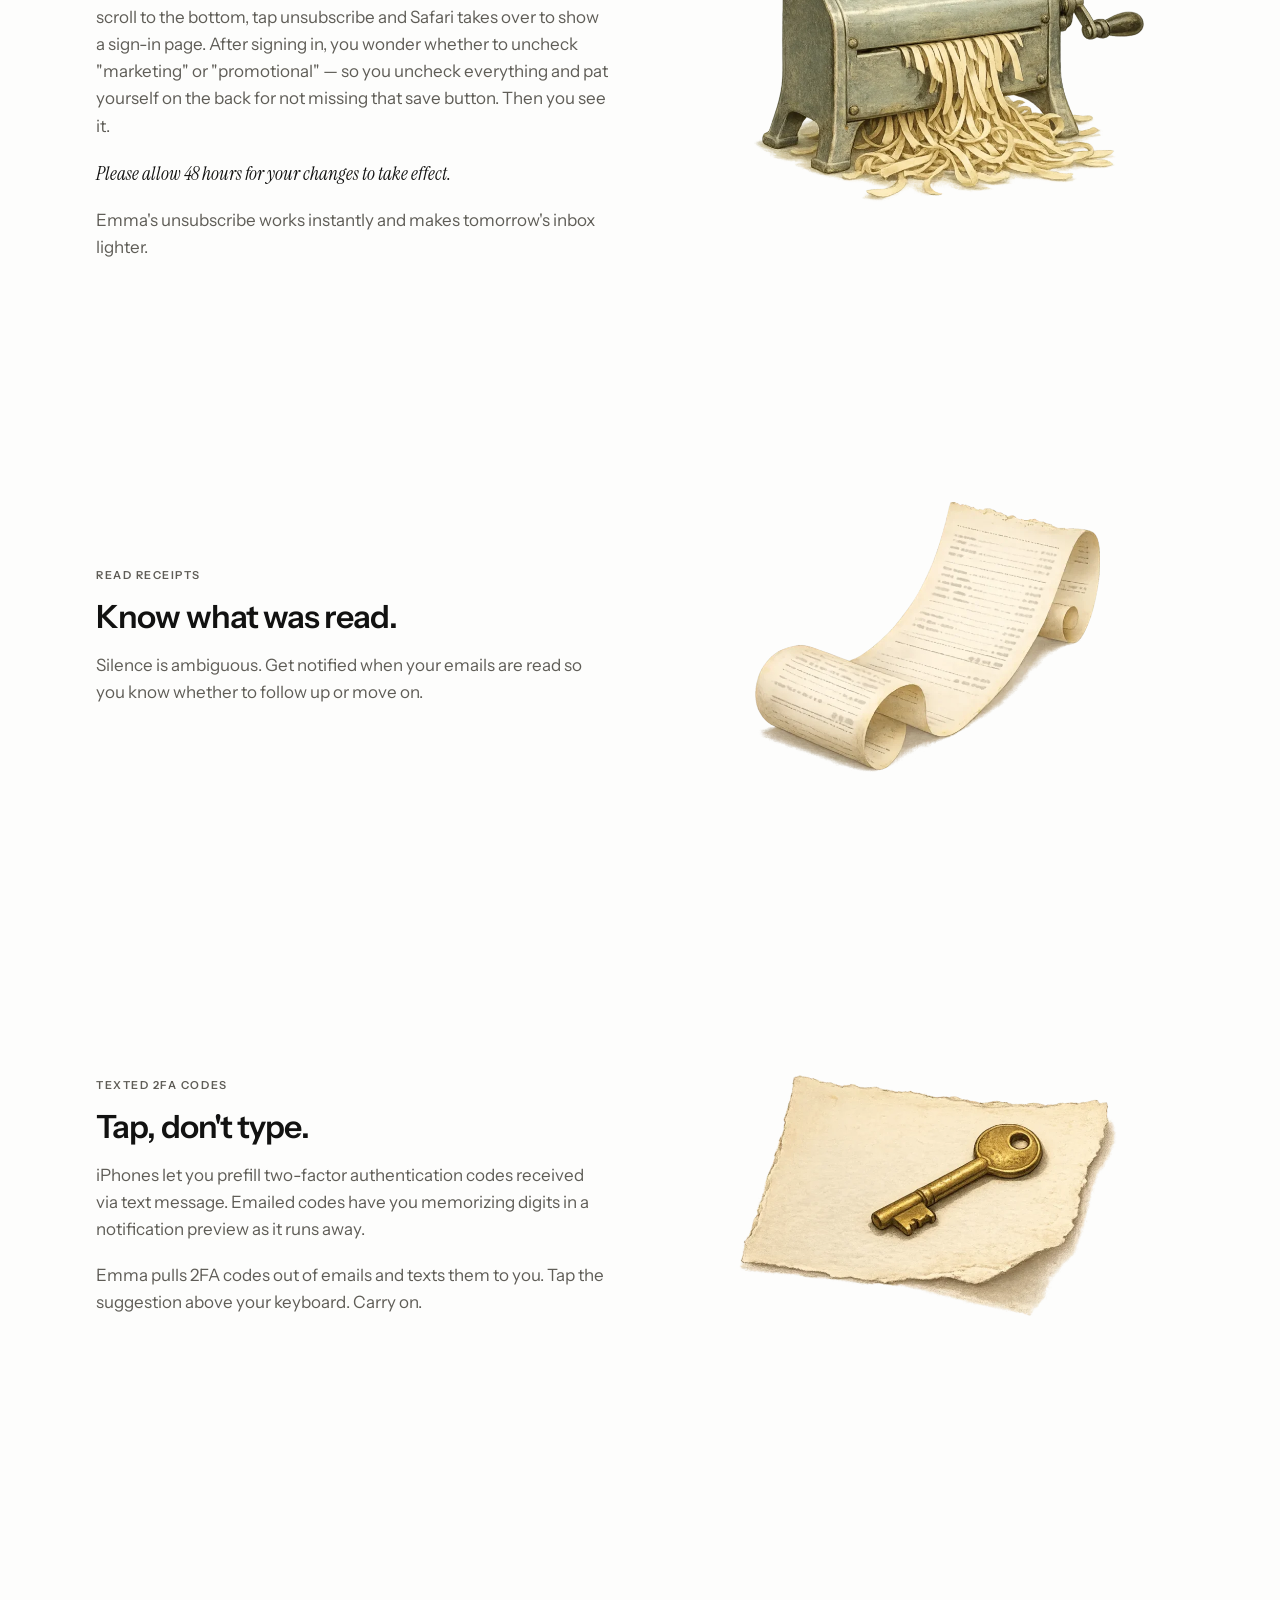
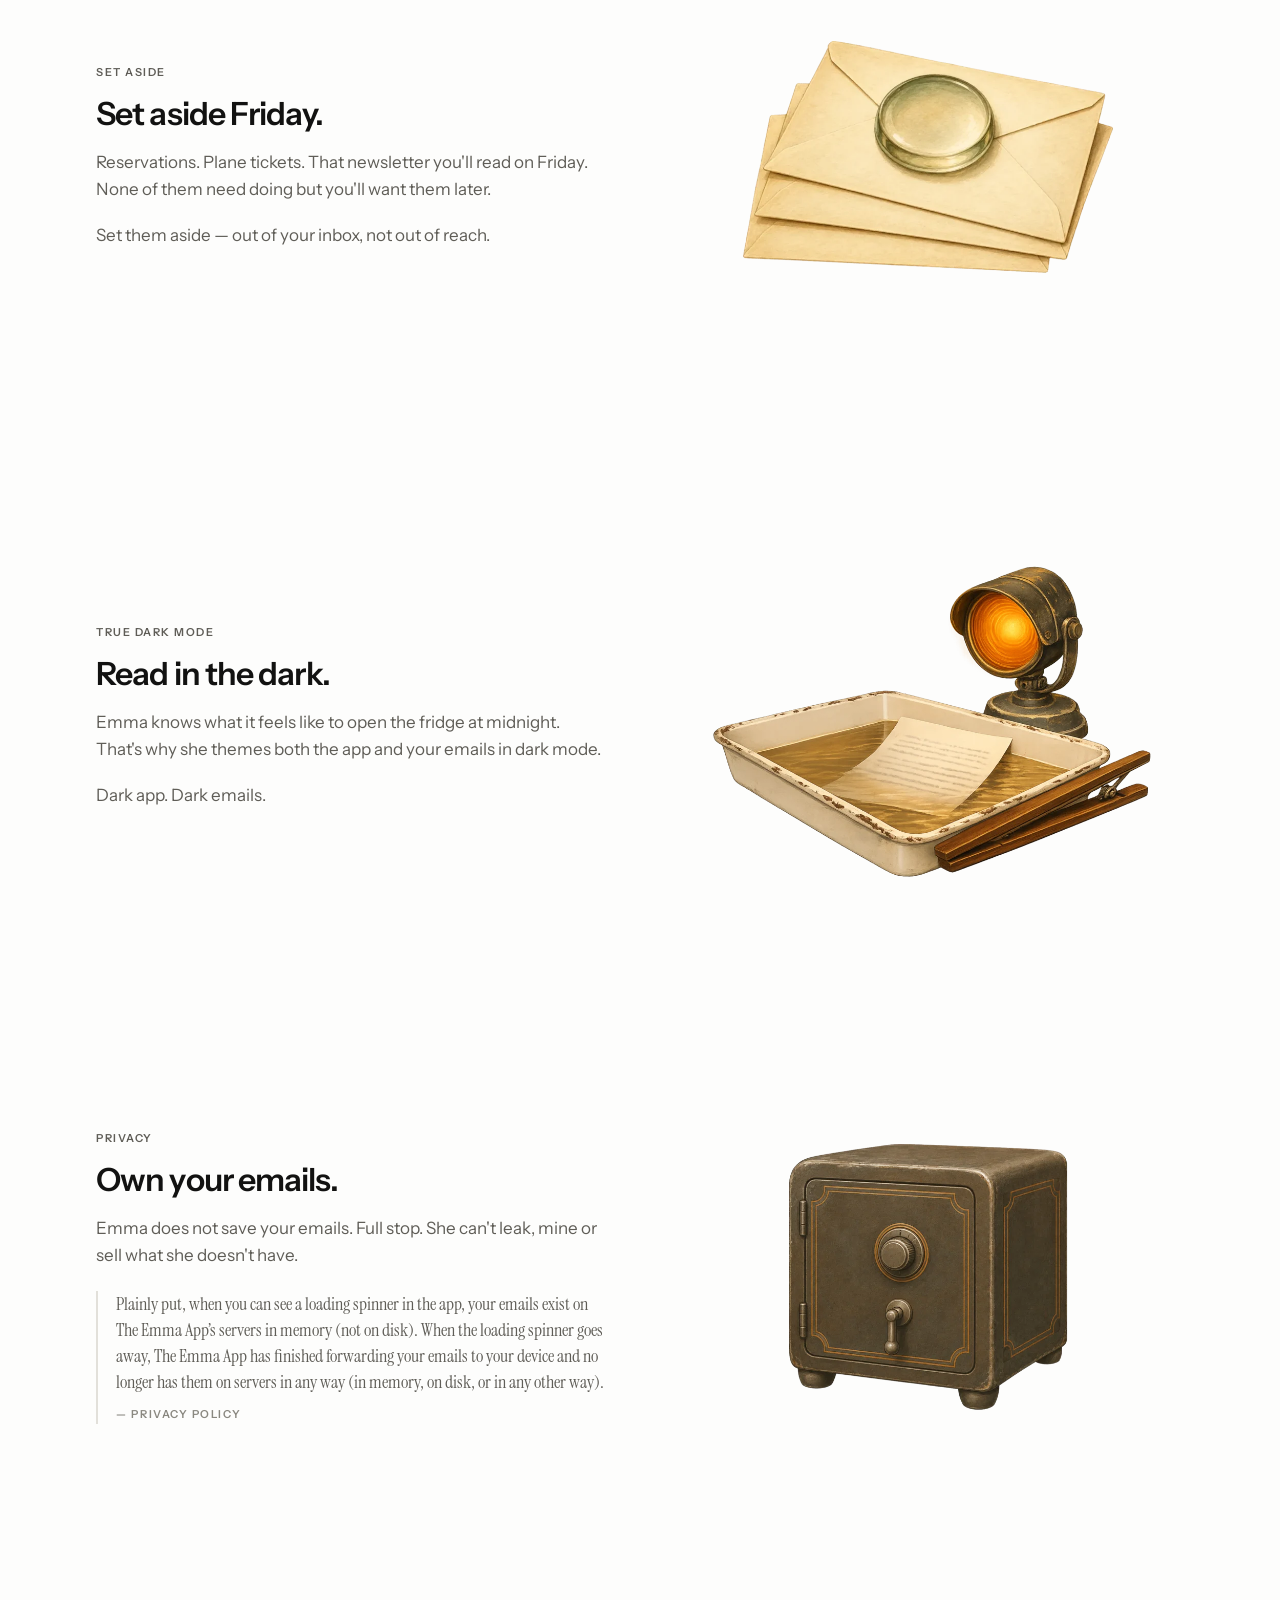
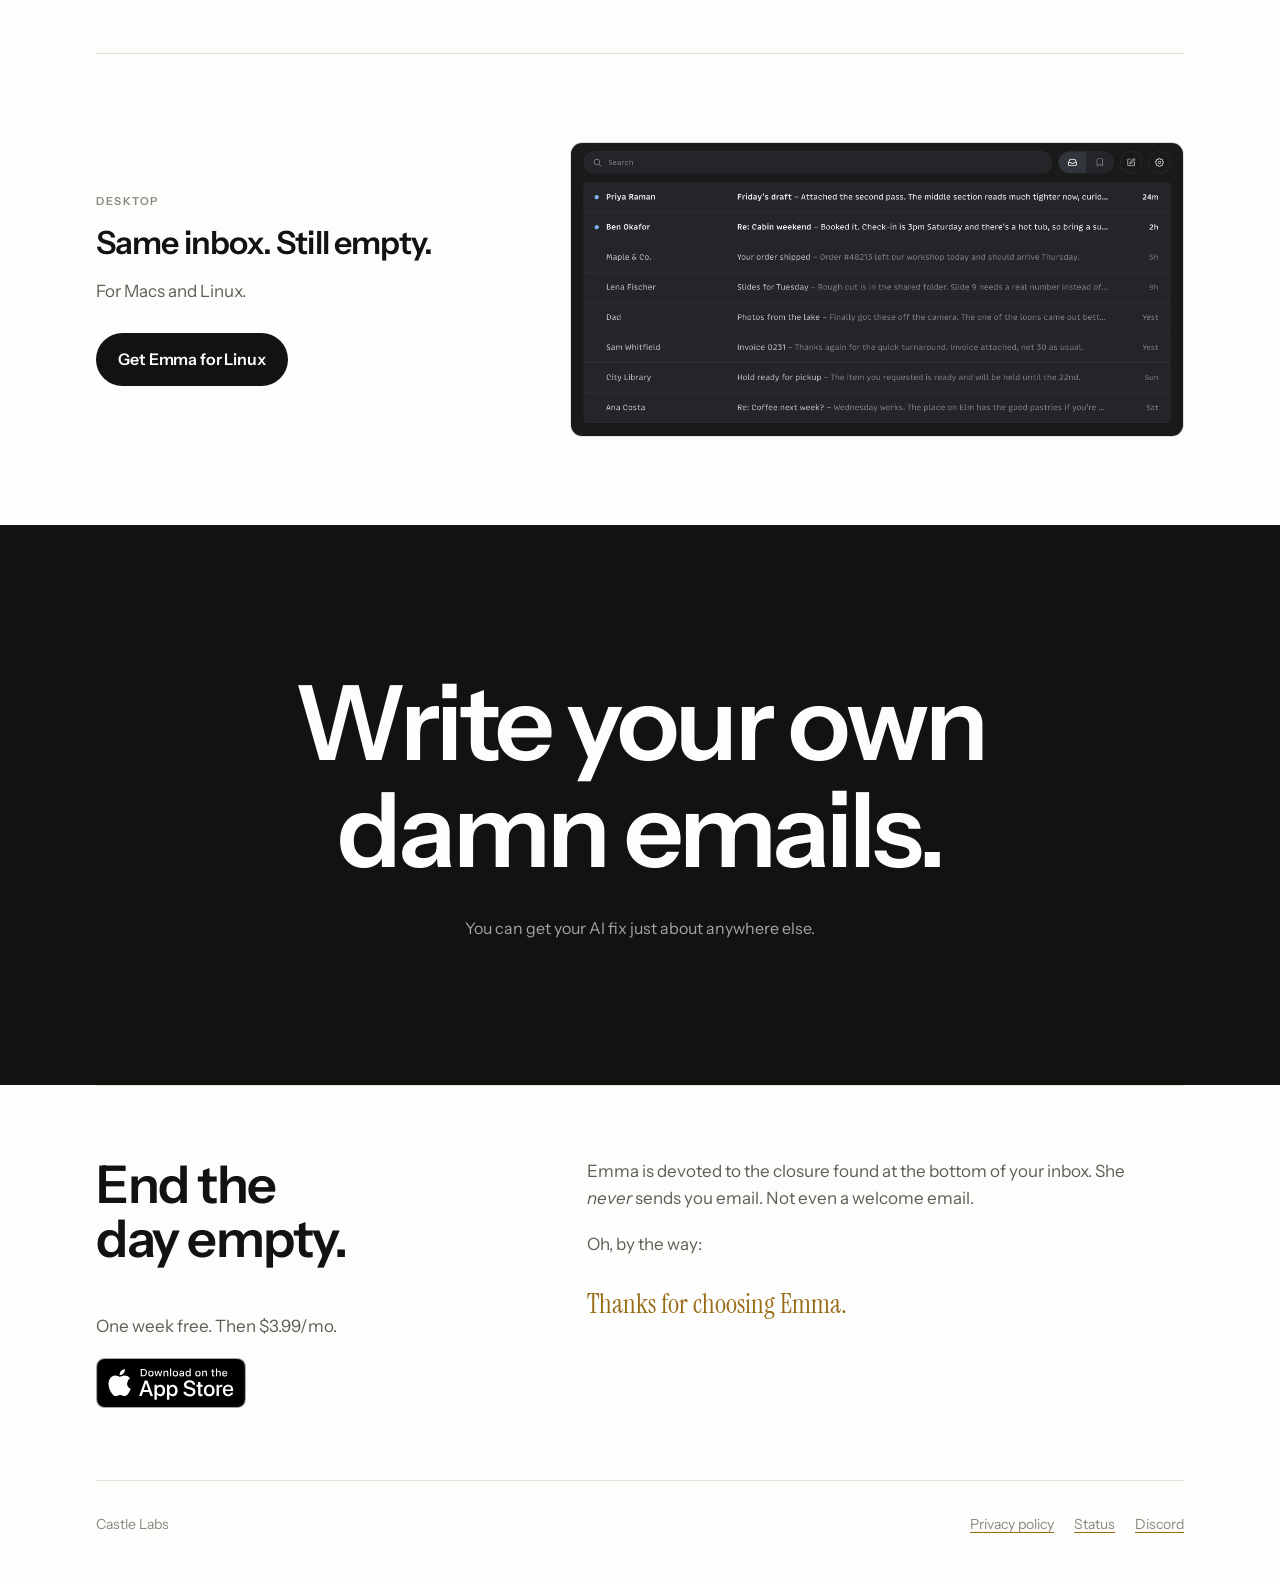
==== commit 3a210a8d: "Link to service status from the footer" ====
--- a/index.html
+++ b/index.html
@@ -1260,6 +1260,12 @@
         <nav>
           <a href="privacy-policy.html">Privacy policy</a>
           <a
+            href="https://status.emmaemail.app/"
+            target="_blank"
+            rel="noopener"
+            >Status</a
+          >
+          <a
             href="https://discord.gg/AJE6DrsGTe"
             data-track="Discord Clicked"
             target="_blank"
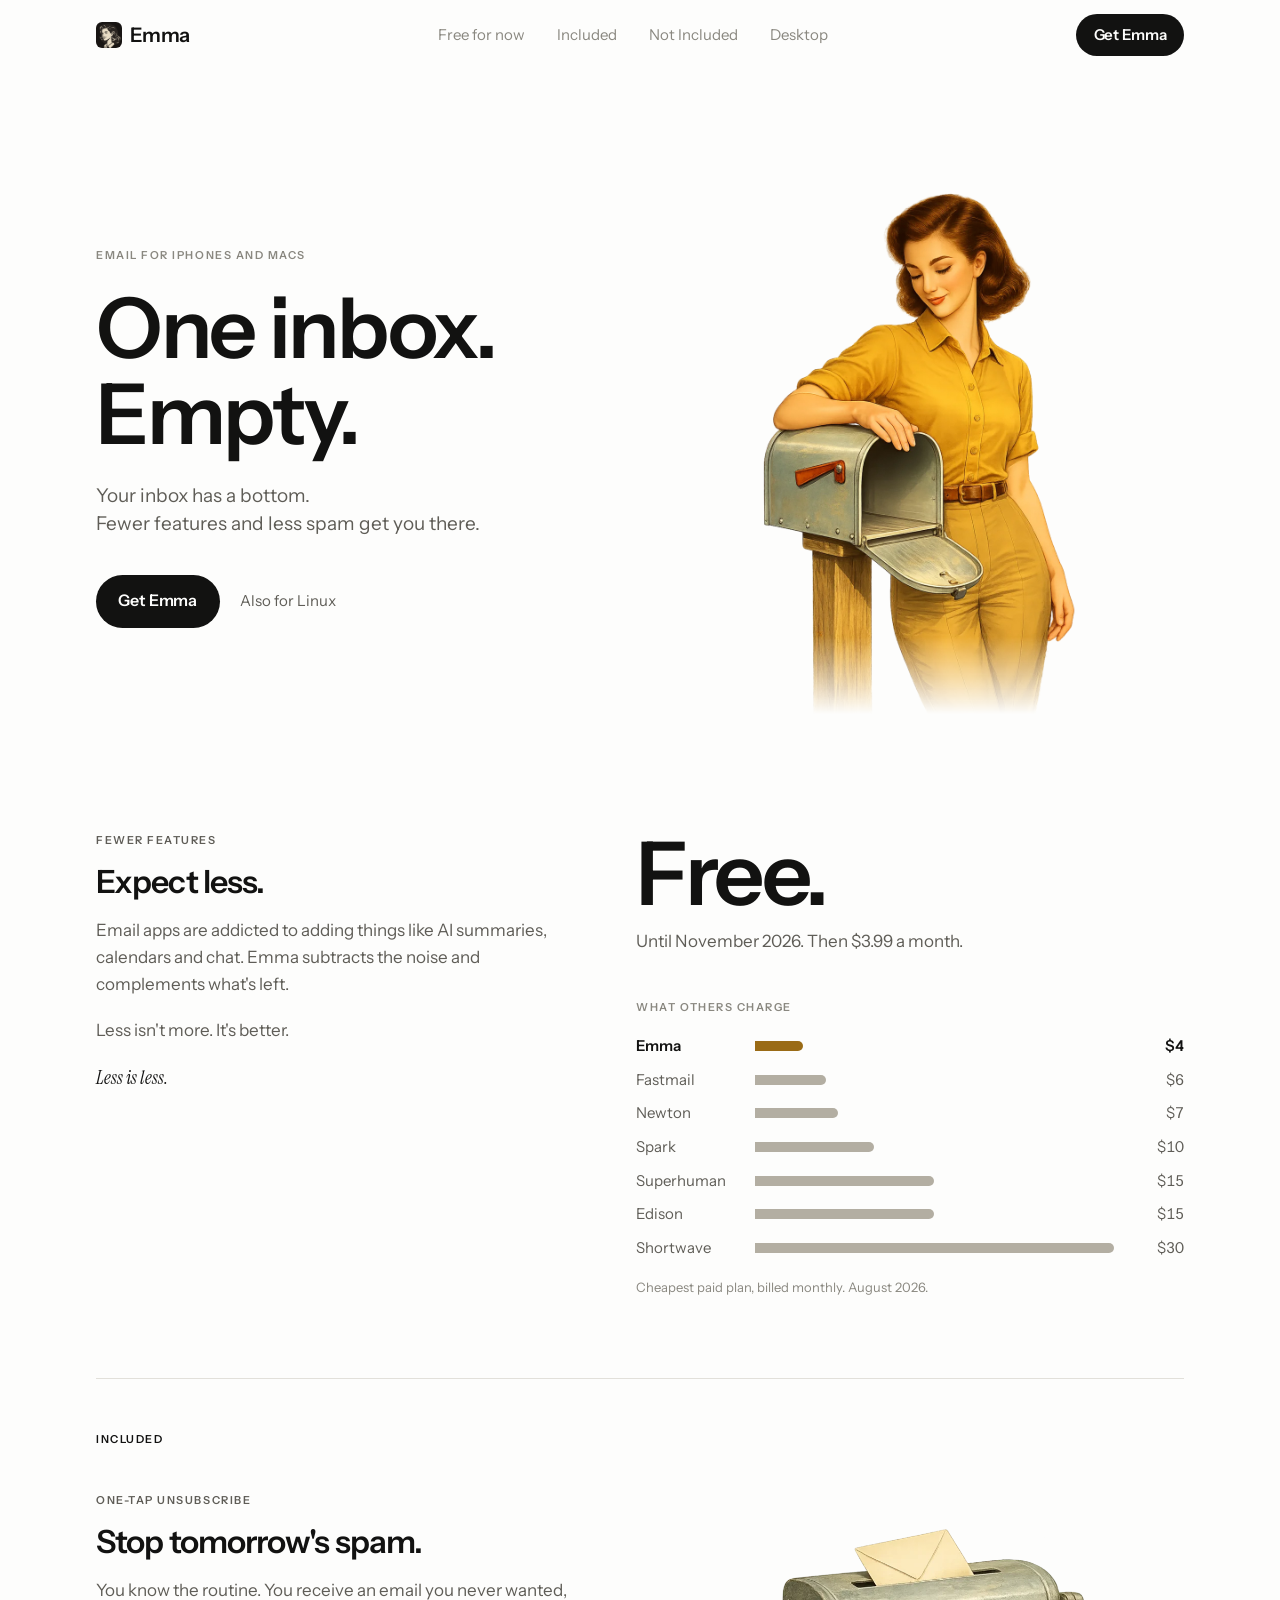
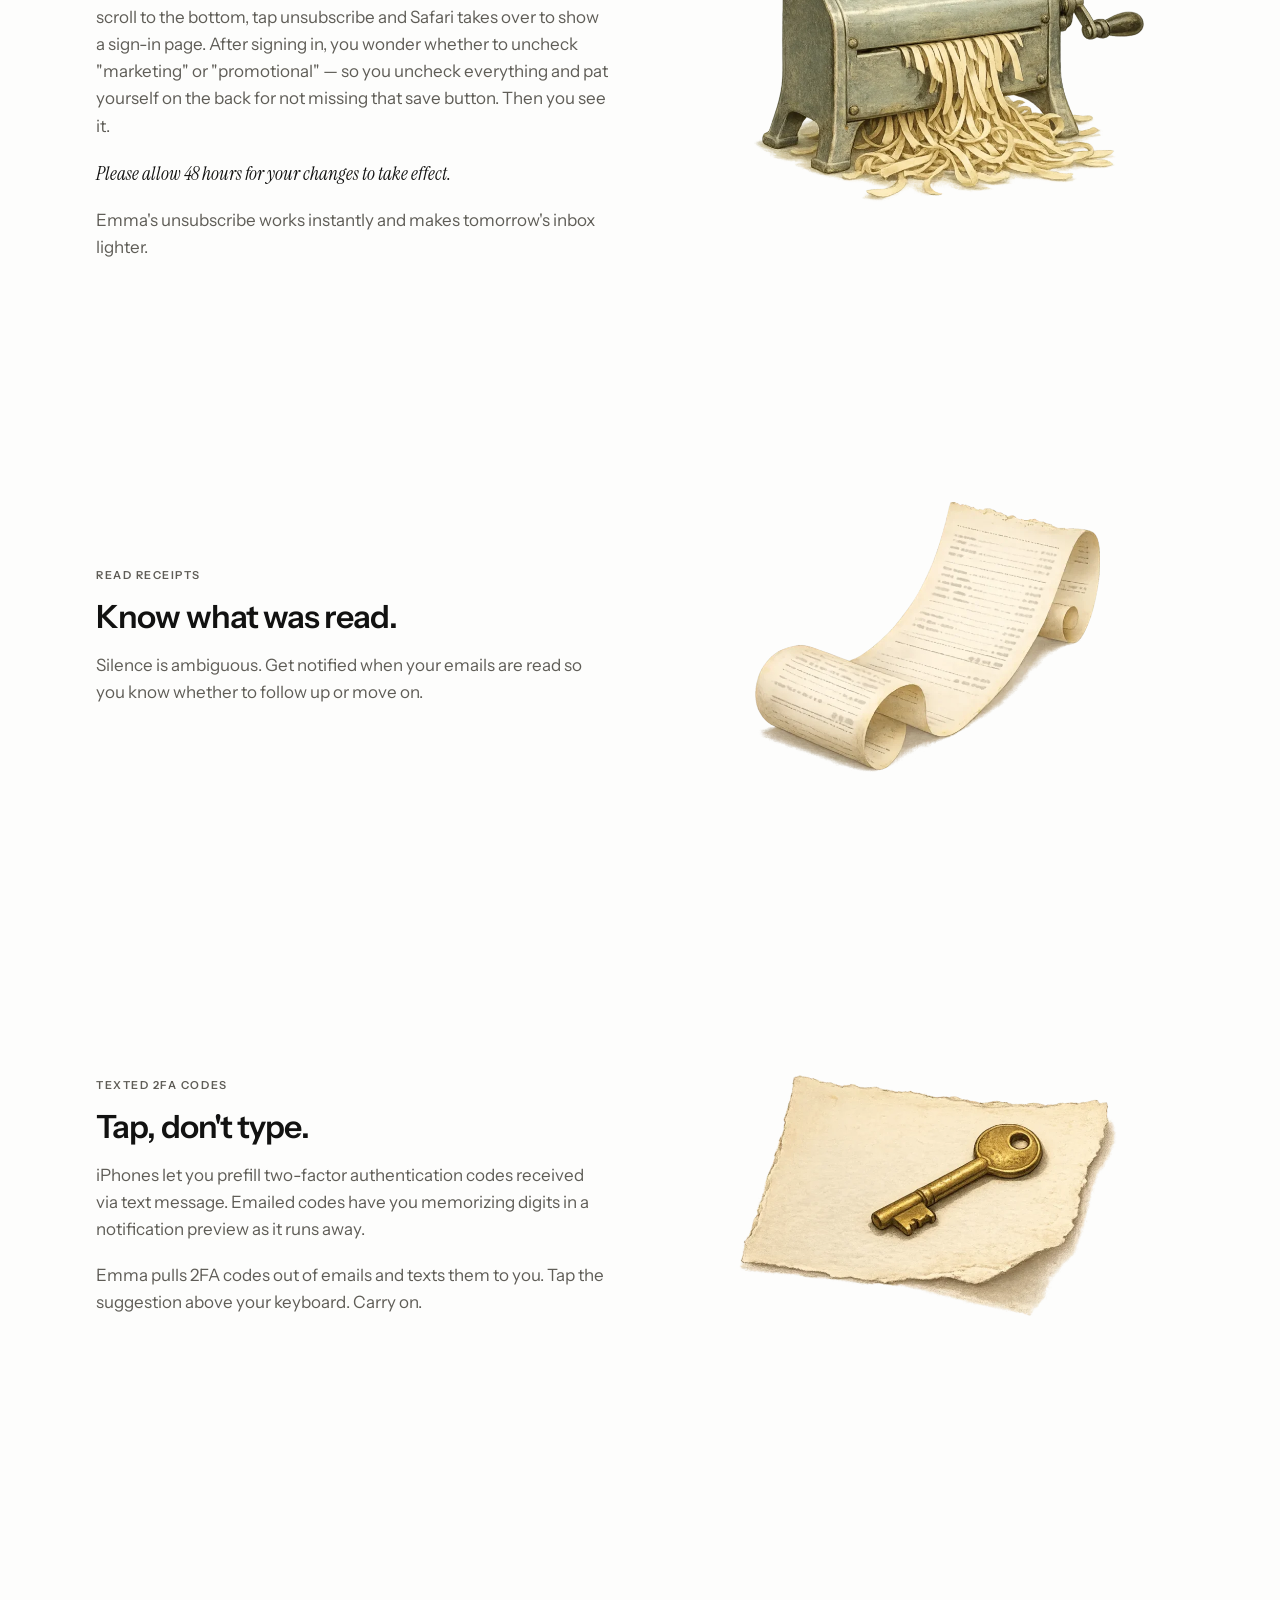
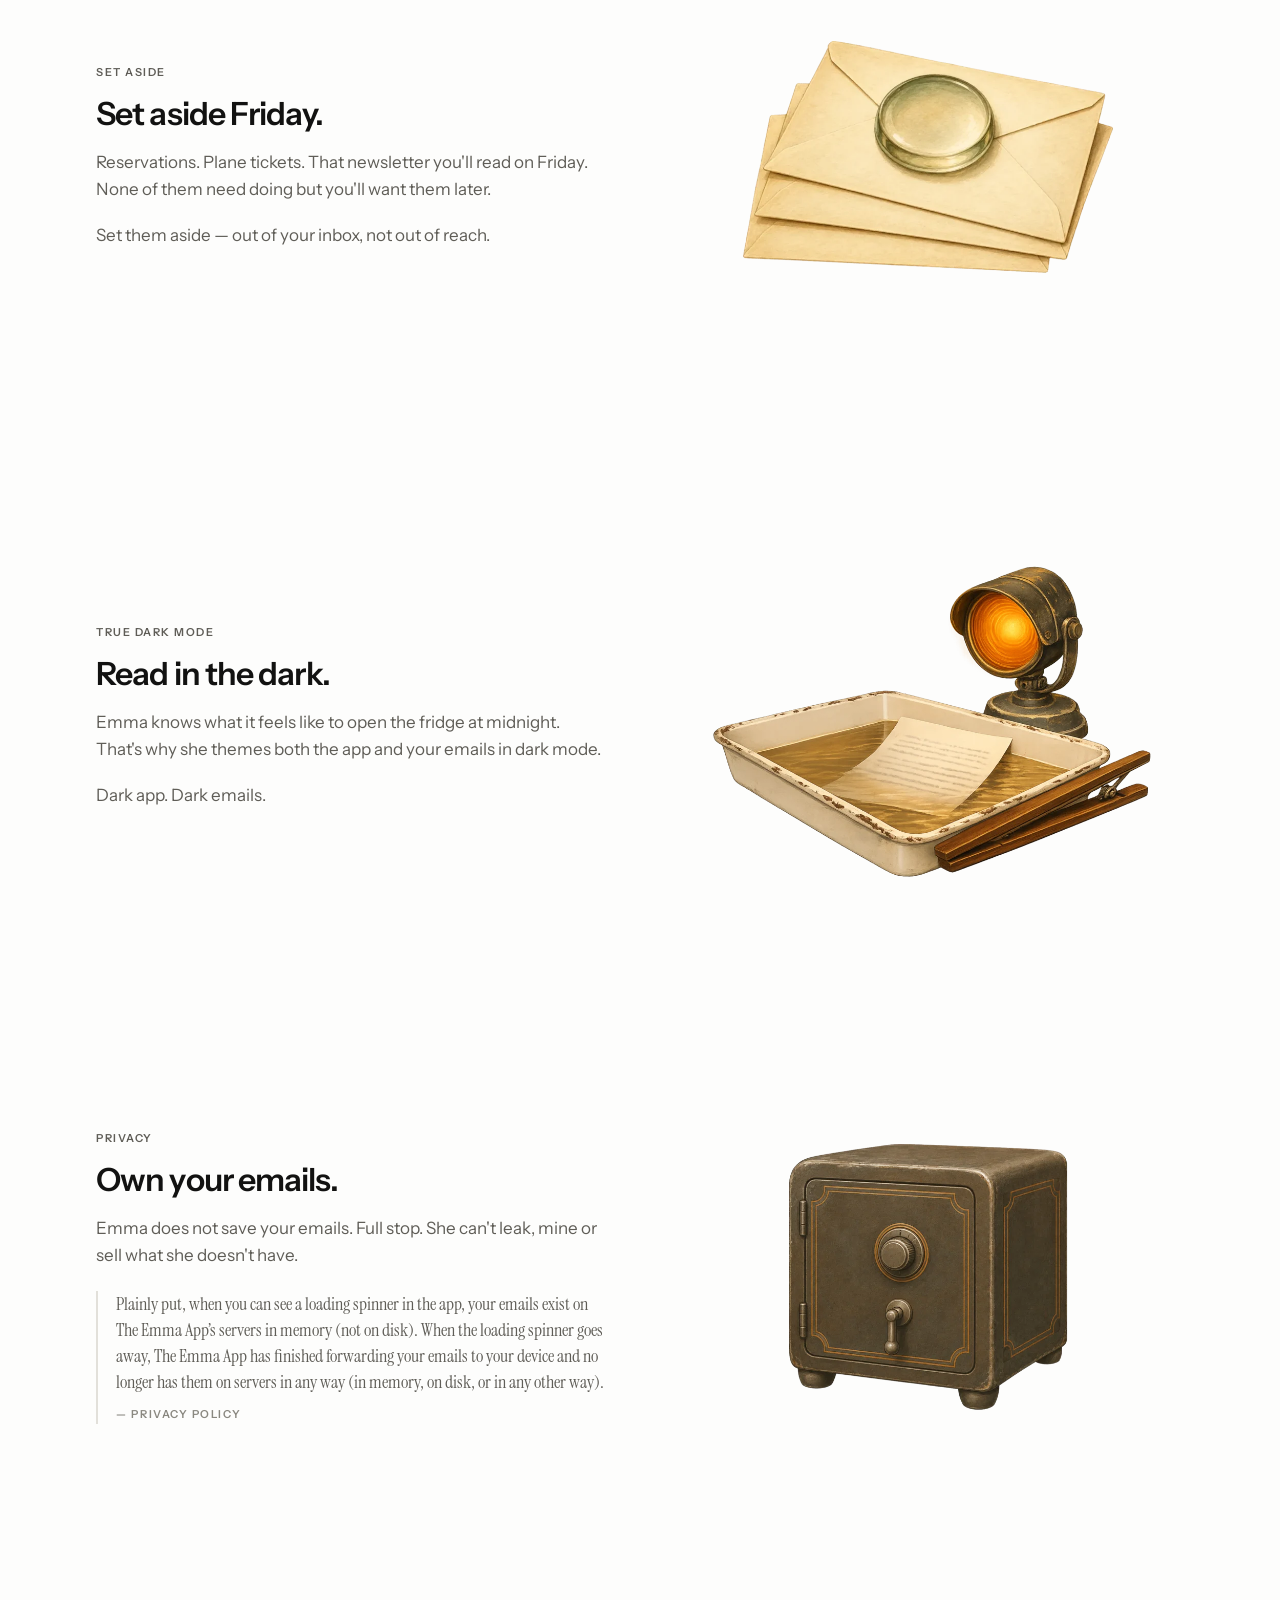
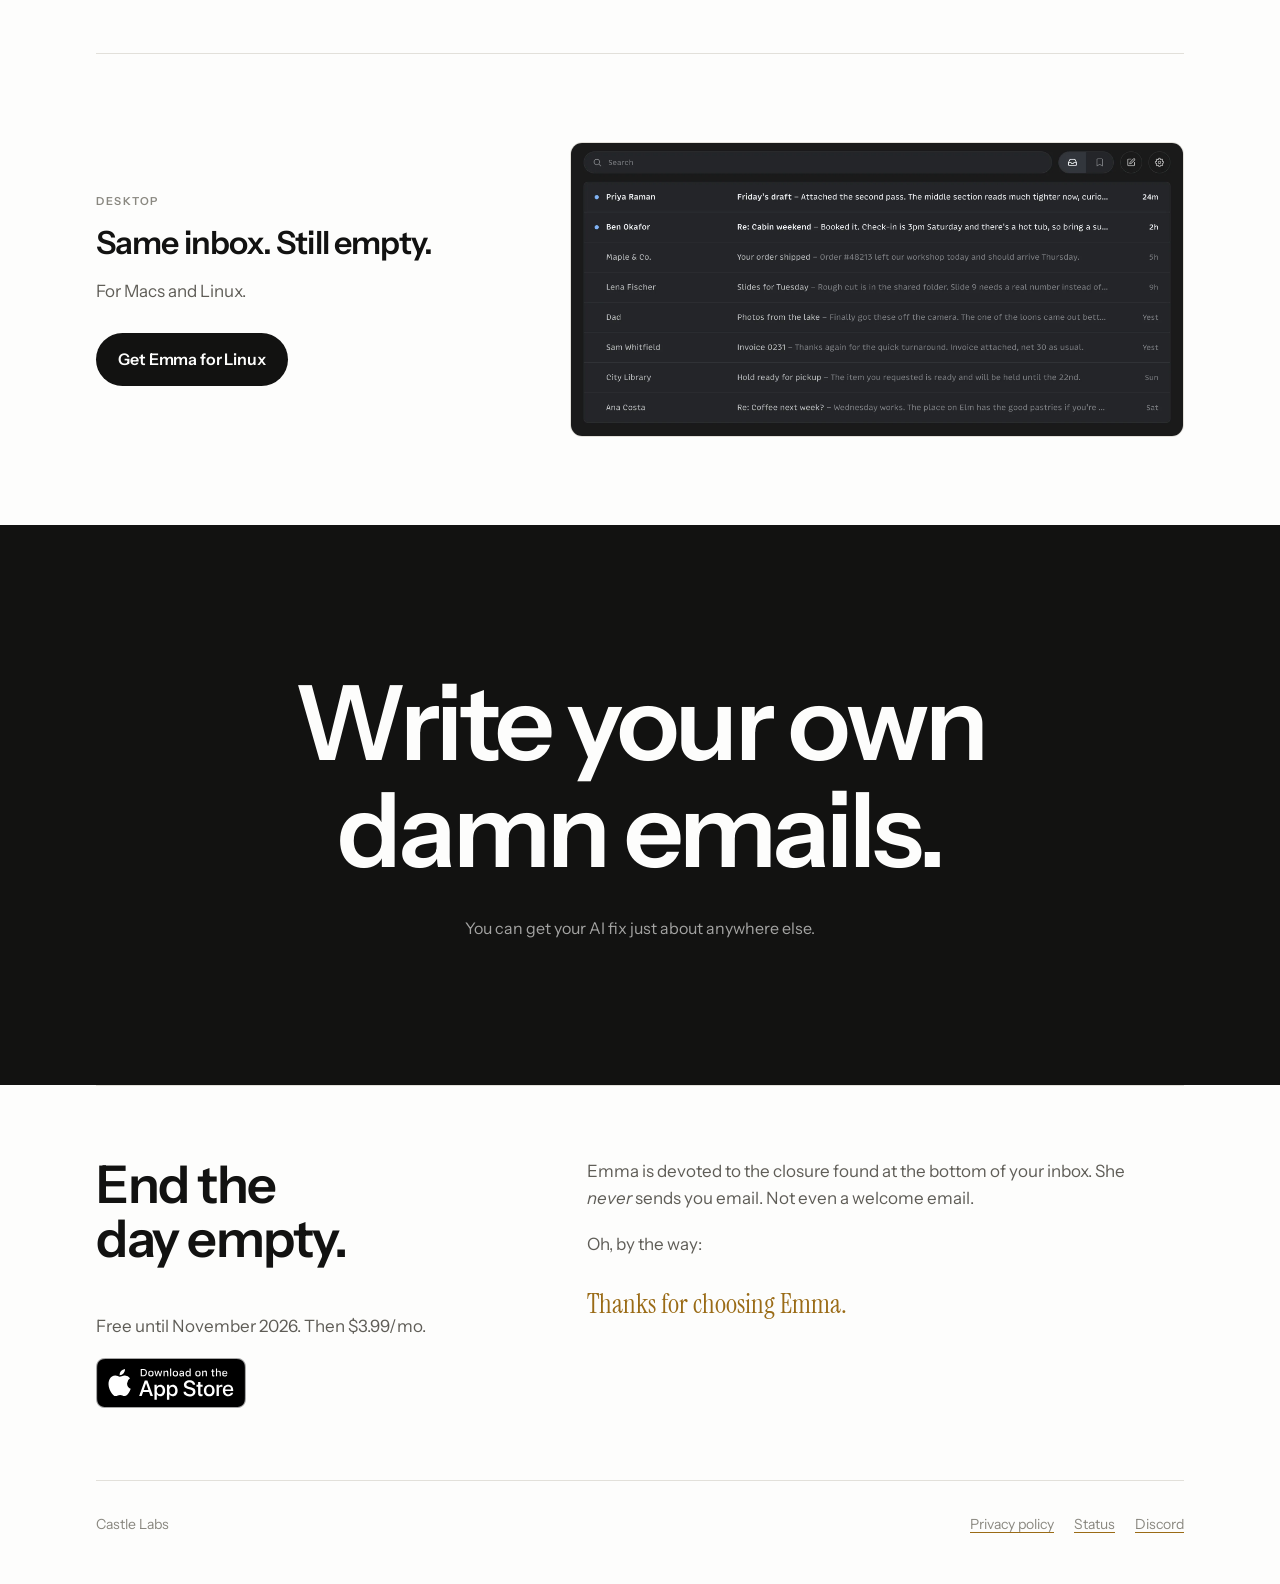
==== commit 0637825f: "Offer Emma free until November 2026 The price section led with $3.99 a month after a free week. Emma" ====
--- a/index.html
+++ b/index.html
@@ -6,12 +6,12 @@
     <title>Emma Email — A simpler email app for iPhone and Mac</title>
     <meta
       name="description"
-      content="Emma is a simple email app for iPhone, Mac, and Linux that works with Gmail and Outlook. One-tap unsubscribe, read receipts, set aside for later, and no AI. One week free, then $3.99 a month."
+      content="Emma is a simple email app for iPhone, Mac, and Linux that works with Gmail and Outlook. One-tap unsubscribe, read receipts, set aside for later, and no AI. Free until November 2026, then $3.99 a month."
     />
     <meta property="og:title" content="Emma — One inbox. Empty." />
     <meta
       property="og:description"
-      content="A simple email app for iPhone, Mac, and Linux. One-tap unsubscribe, read receipts, set aside for later, and no AI. One week free, then $3.99 a month."
+      content="A simple email app for iPhone, Mac, and Linux. One-tap unsubscribe, read receipts, set aside for later, and no AI. Free until November 2026, then $3.99 a month."
     />
     <meta name="twitter:card" content="summary_large_image" />
     <meta property="og:type" content="website" />
@@ -22,7 +22,7 @@
     <meta property="og:image:height" content="630" />
     <meta
       property="og:image:alt"
-      content="Emma Email — One inbox. Empty. One week free, then $3.99 a month."
+      content="Emma Email — One inbox. Empty. Free until November 2026, then $3.99 a month."
     />
     <meta name="twitter:image" content="https://emmaemail.app/og-image.jpg" />
     <link rel="canonical" href="https://emmaemail.app/" />
@@ -62,7 +62,7 @@
               "price": "3.99",
               "priceCurrency": "USD",
               "category": "subscription",
-              "description": "One week free, then $3.99 a month."
+              "description": "Free until November 2026, then $3.99 a month."
             }
           }
         ]
@@ -276,6 +276,11 @@
       a:hover {
         color: var(--ochre);
       }
+      a.easter-egg {
+        color: inherit;
+        text-decoration: none;
+        cursor: pointer;
+      }
       img {
         display: block;
         max-width: 100%;
@@ -482,9 +487,6 @@
         line-height: 0.95;
       }
 
-      .price-figure span {
-        color: var(--ochre);
-      }
 
       .price-term {
         margin-top: 0.75rem;
@@ -895,7 +897,7 @@
           >Emma</a
         >
         <nav class="masthead-nav">
-          <a href="#price">$3.99/mo</a>
+          <a href="#price">Free for now</a>
           <a href="#features">Included</a>
           <a href="#no-ai">Not Included</a>
           <a href="#desktop">Desktop</a>
@@ -973,8 +975,8 @@
           </div>
           <div class="price-stack">
             <div>
-              <p class="price-figure">$3.99<span>/mo</span></p>
-              <p class="price-term">After one free week.</p>
+              <p class="price-figure">Free.</p>
+              <p class="price-term">Until November 2026. Then $3.99 a month.</p>
             </div>
             <div class="price-compare">
               <p class="label">What others charge</p>
@@ -1051,7 +1053,13 @@
               show a sign-in page. After signing in, you wonder whether to
               uncheck "marketing" or "promotional" — so you uncheck everything
               and pat yourself on the back for not missing that save button.
-              Then you see it.
+              <a
+                class="easter-egg"
+                href="http://www.flyinginthespirit.cuttys.net/wp-content/uploads/2017/04/grey-rain-curtain-1.jpg"
+                target="_blank"
+                rel="noopener"
+                >Then you see it.</a
+              >
             </p>
             <p>
               <em>Please allow 48 hours for your changes to take effect.</em>
@@ -1240,7 +1248,7 @@
             <p class="thanks">Thanks for choosing Emma.</p>
           </div>
           <div class="maker-cta">
-            <p class="price-term">One week free. Then $3.99/mo.</p>
+            <p class="price-term">Free until November 2026. Then $3.99/mo.</p>
             <p class="badge">
               <a
                 href="https://apps.apple.com/us/app/emma-email/id6747730134"
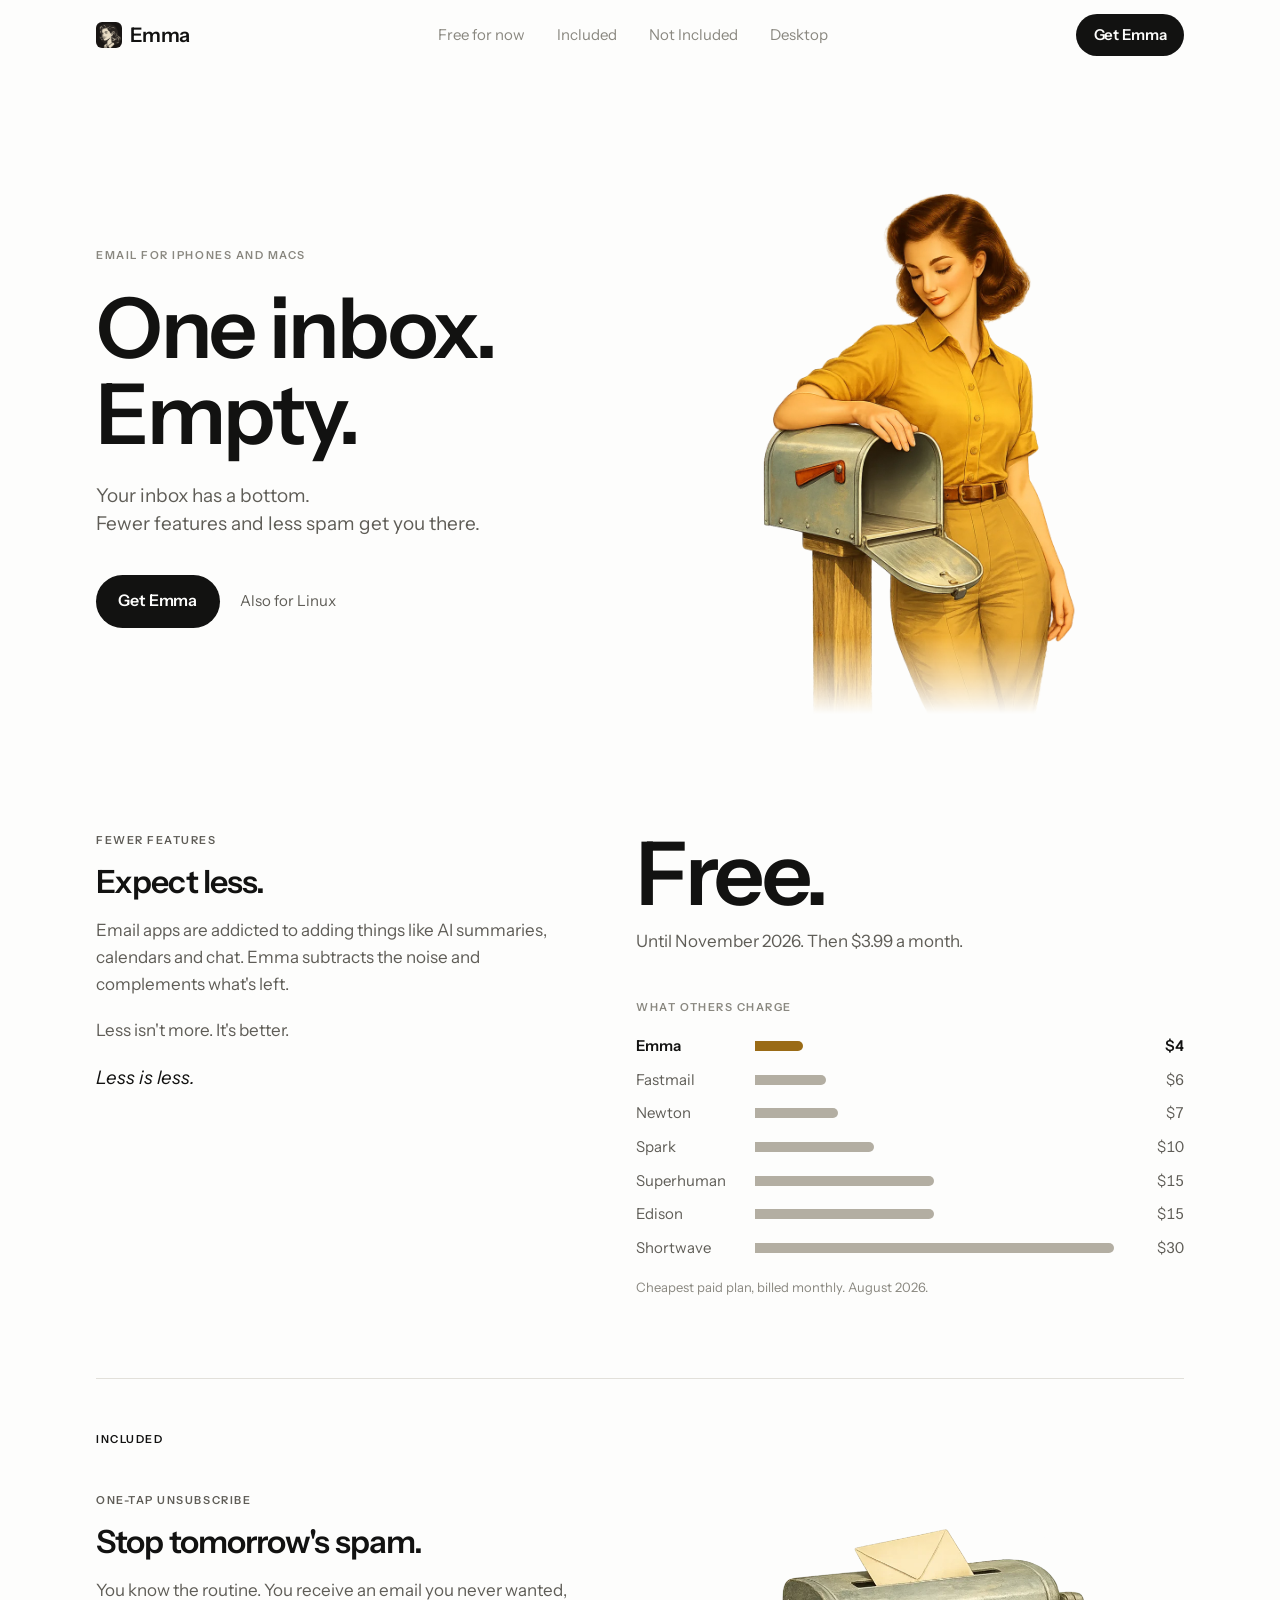
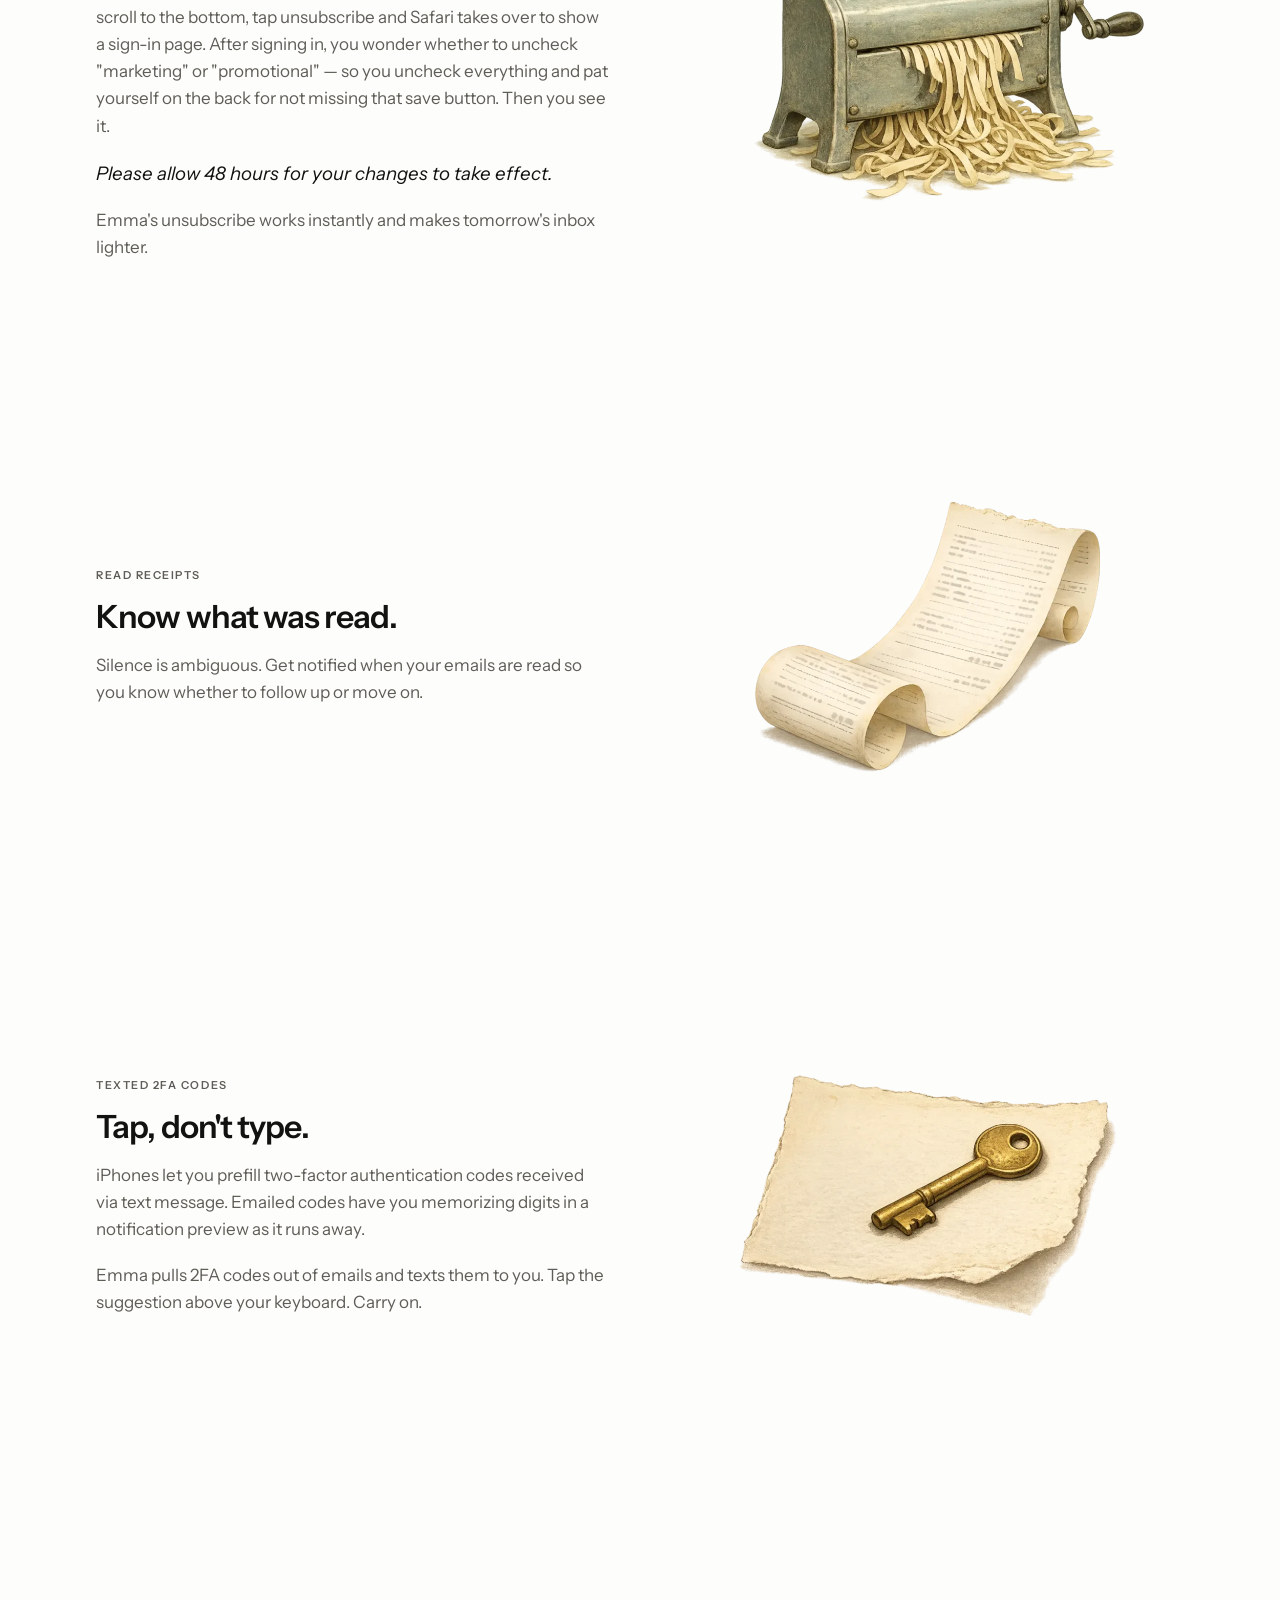
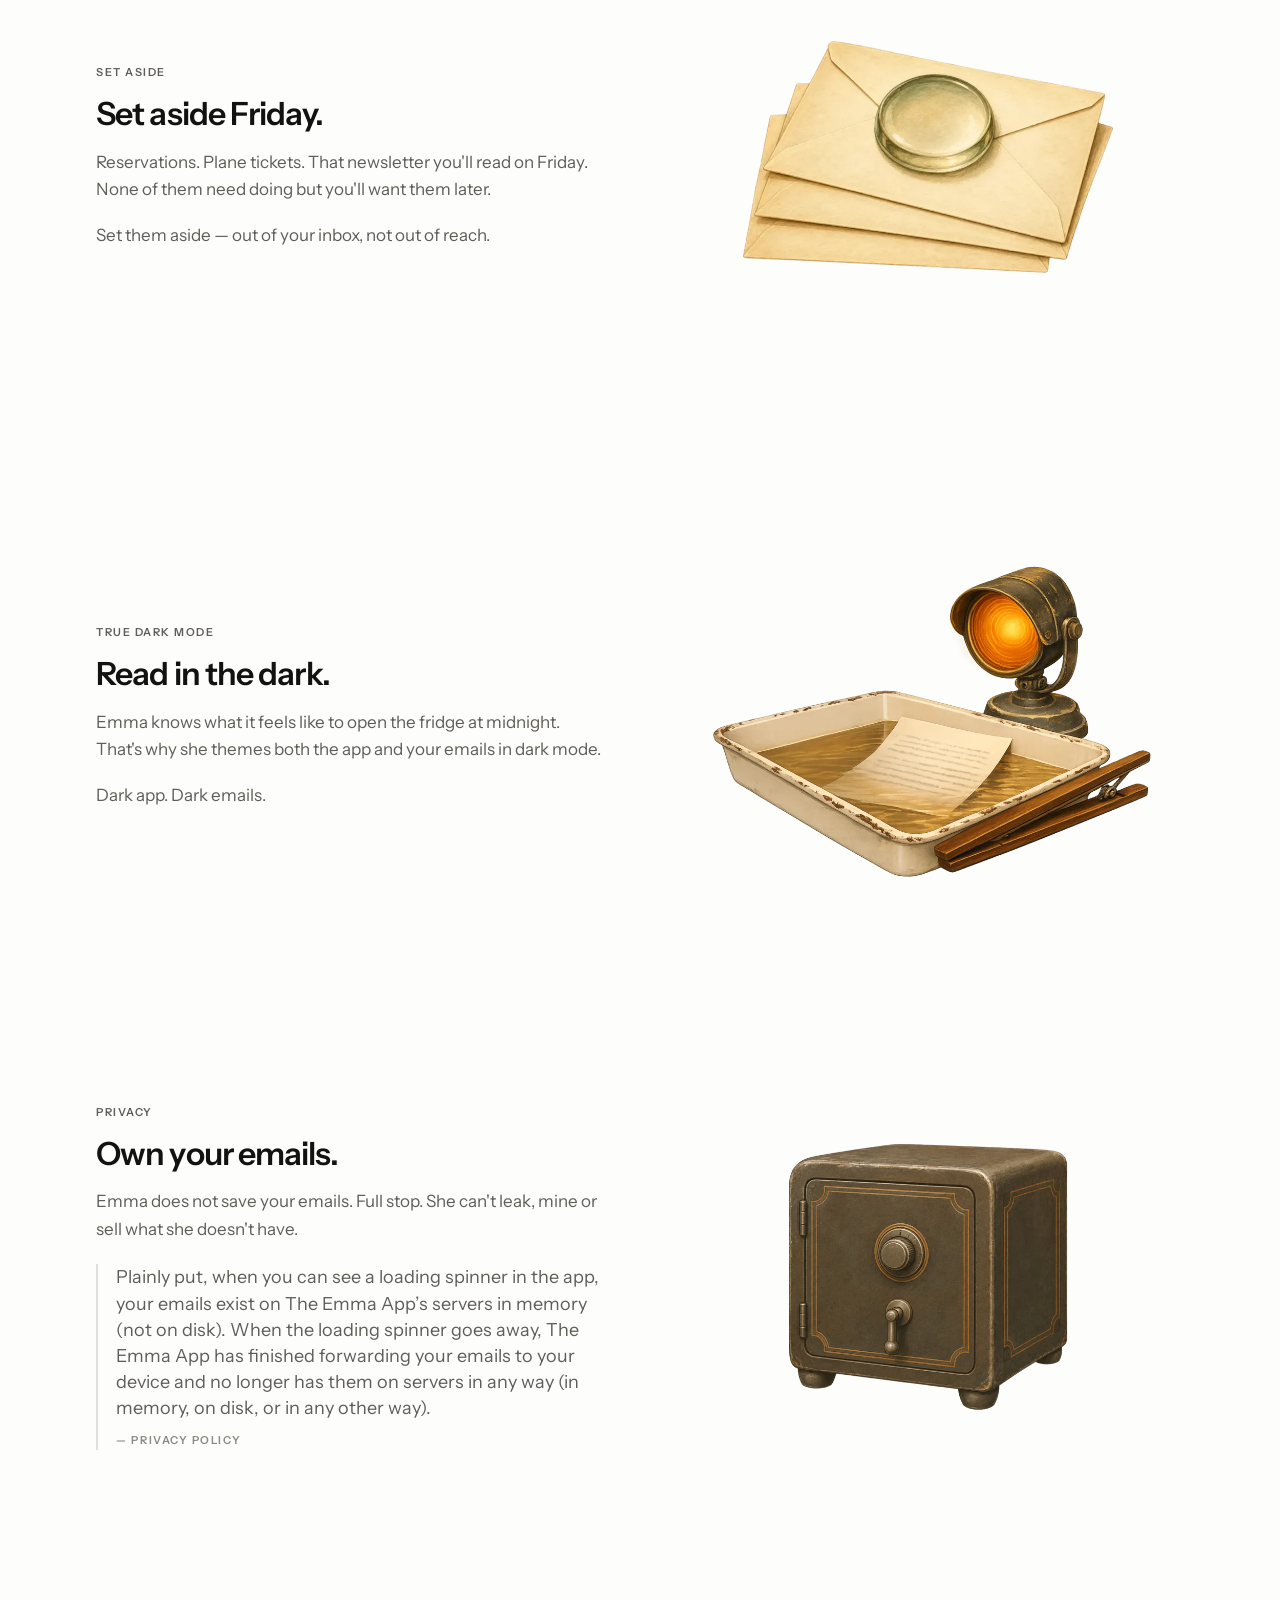
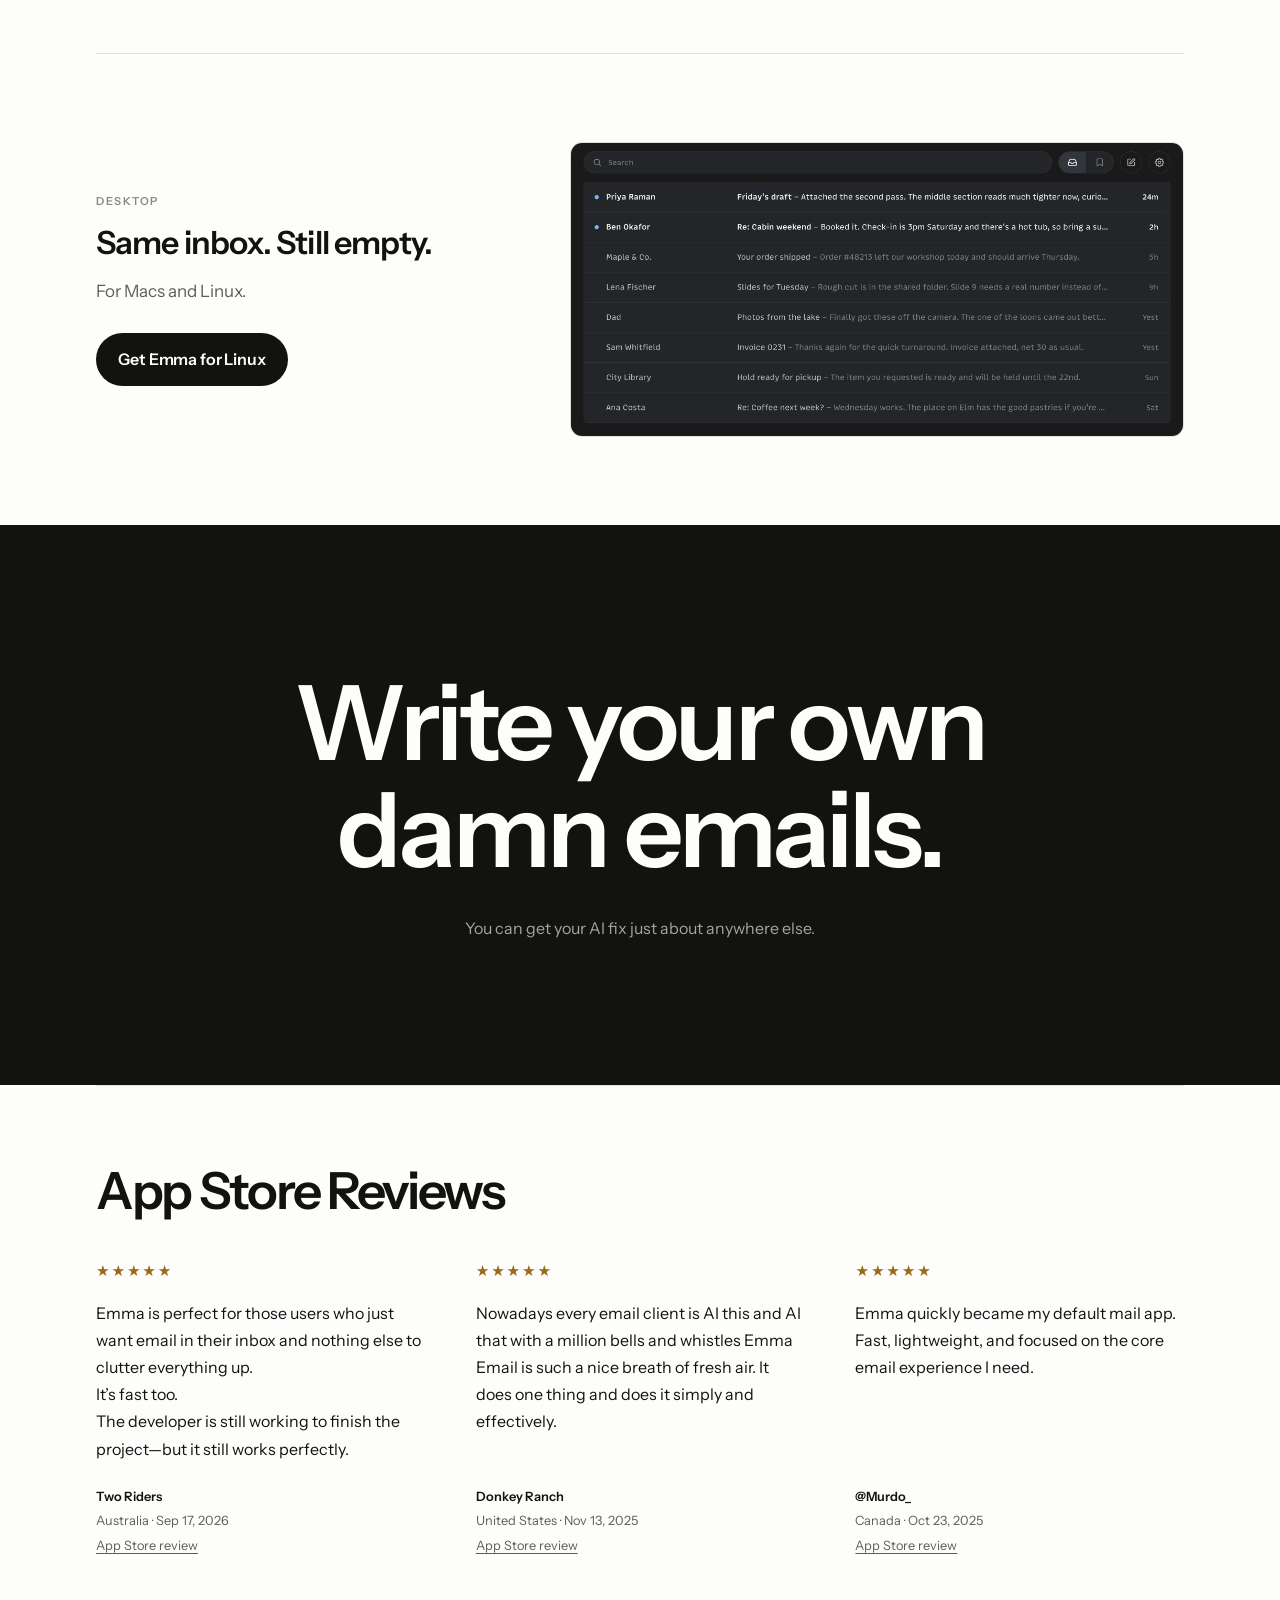
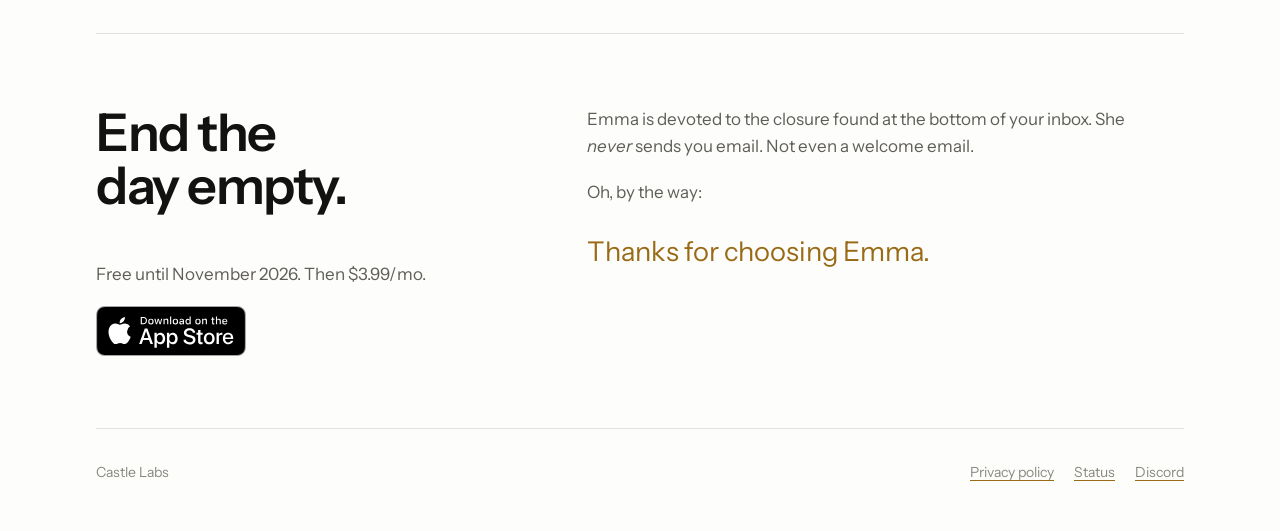
==== commit bd6a4b03: "Show App Store reviews on the homepage Feature selected reviews from multiple storefronts below Not " ====
--- a/index.html
+++ b/index.html
@@ -96,13 +96,6 @@
       type="font/woff2"
       crossorigin
     />
-    <link
-      rel="preload"
-      href="fonts/instrument-serif-normal-latin.woff2"
-      as="font"
-      type="font/woff2"
-      crossorigin
-    />
     <noscript>
       <style>
         .reveal {
@@ -164,56 +157,6 @@
           U+2212, U+2215, U+FEFF, U+FFFD;
       }
 
-      @font-face {
-        font-family: "Instrument Serif";
-        font-style: italic;
-        font-weight: 400;
-        font-display: swap;
-        src: url("fonts/instrument-serif-italic-latin-ext.woff2")
-          format("woff2");
-        unicode-range:
-          U+0100-02BA, U+02BD-02C5, U+02C7-02CC, U+02CE-02D7, U+02DD-02FF,
-          U+0304, U+0308, U+0329, U+1D00-1DBF, U+1E00-1E9F, U+1EF2-1EFF, U+2020,
-          U+20A0-20AB, U+20AD-20C0, U+2113, U+2C60-2C7F, U+A720-A7FF;
-      }
-
-      @font-face {
-        font-family: "Instrument Serif";
-        font-style: italic;
-        font-weight: 400;
-        font-display: swap;
-        src: url("fonts/instrument-serif-italic-latin.woff2") format("woff2");
-        unicode-range:
-          U+0000-00FF, U+0131, U+0152-0153, U+02BB-02BC, U+02C6, U+02DA, U+02DC,
-          U+0304, U+0308, U+0329, U+2000-206F, U+20AC, U+2122, U+2191, U+2193,
-          U+2212, U+2215, U+FEFF, U+FFFD;
-      }
-
-      @font-face {
-        font-family: "Instrument Serif";
-        font-style: normal;
-        font-weight: 400;
-        font-display: swap;
-        src: url("fonts/instrument-serif-normal-latin-ext.woff2")
-          format("woff2");
-        unicode-range:
-          U+0100-02BA, U+02BD-02C5, U+02C7-02CC, U+02CE-02D7, U+02DD-02FF,
-          U+0304, U+0308, U+0329, U+1D00-1DBF, U+1E00-1E9F, U+1EF2-1EFF, U+2020,
-          U+20A0-20AB, U+20AD-20C0, U+2113, U+2C60-2C7F, U+A720-A7FF;
-      }
-
-      @font-face {
-        font-family: "Instrument Serif";
-        font-style: normal;
-        font-weight: 400;
-        font-display: swap;
-        src: url("fonts/instrument-serif-normal-latin.woff2") format("woff2");
-        unicode-range:
-          U+0000-00FF, U+0131, U+0152-0153, U+02BB-02BC, U+02C6, U+02DA, U+02DC,
-          U+0304, U+0308, U+0329, U+2000-206F, U+20AC, U+2122, U+2191, U+2193,
-          U+2212, U+2215, U+FEFF, U+FFFD;
-      }
-
       :root {
         color-scheme: light dark;
 
@@ -231,7 +174,6 @@
         --sans:
           "Instrument Sans", ui-sans-serif, system-ui, -apple-system,
           "Helvetica Neue", sans-serif;
-        --serif: "Instrument Serif", ui-serif, Georgia, serif;
 
         --gutter: clamp(1.25rem, 5vw, 3rem);
         --measure: 34rem;
@@ -590,7 +532,7 @@
         margin-bottom: 0.9rem;
       }
       .feature-body em {
-        font-family: var(--serif);
+        font-family: var(--sans);
         font-style: italic;
         font-size: 1.1em;
         color: var(--ink);
@@ -602,7 +544,7 @@
       }
 
       .quote blockquote p {
-        font-family: var(--serif);
+        font-family: var(--sans);
         font-size: 1.125rem;
         line-height: 1.45;
         color: var(--ink-soft);
@@ -753,7 +695,7 @@
 
       .maker-body .thanks {
         margin-top: 1.75rem;
-        font-family: var(--serif);
+        font-family: var(--sans);
         font-size: clamp(1.35rem, 2.2vw, 1.7rem);
         line-height: 1.3;
         color: var(--ochre);
@@ -883,6 +825,8 @@
         }
       }
     </style>
+    <link rel="stylesheet" href="reviews.css" />
+    <script src="reviews.js" defer></script>
     <script src="analytics.js" defer></script>
   </head>
   <body>
@@ -1235,6 +1179,29 @@
       </div>
     </section>
 
+    <div class="spine" id="app-store-reviews">
+<section class="reader-reviews" aria-labelledby="reader-reviews-title">
+    <div class="reviews-heading"><div><h2 id="reader-reviews-title">App Store Reviews</h2></div><div class="review-navigation" hidden><button type="button" data-review-direction="-1" aria-label="Previous testimonial" aria-controls="selected-reviews">←</button><button type="button" data-review-direction="1" aria-label="Next testimonial" aria-controls="selected-reviews">→</button></div></div>
+    <div class="selected-reviews" id="selected-reviews" tabindex="0" role="region" aria-label="Selected testimonials"><figure class="reader-review reader-review-featured">
+    <p class="review-stars" aria-label="5 out of 5 stars"><span aria-hidden="true">★★★★★</span></p>
+    <blockquote><p>Emma is perfect for those users who just want email in their inbox and nothing else to clutter everything up.
+It’s fast too.
+The developer is still working to finish the project—but it still works perfectly.</p></blockquote>
+    <figcaption><span class="review-author">Two Riders</span><span>Australia · <time datetime="2026-09-17T18:52:53-07:00">Sep 17, 2026</time></span><a href="https://apps.apple.com/au/app/emma-email/id6747730134?see-all=reviews" target="_blank" rel="noopener">App Store review<span class="review-sr-only">: Fast and clean</span></a></figcaption>
+  </figure>
+<figure class="reader-review reader-review-featured">
+    <p class="review-stars" aria-label="5 out of 5 stars"><span aria-hidden="true">★★★★★</span></p>
+    <blockquote><p>Nowadays every email client is AI this and AI that with a  million bells and whistles Emma Email is such a nice breath of fresh air. It does one thing and does it simply and effectively.</p></blockquote>
+    <figcaption><span class="review-author">Donkey Ranch</span><span>United States · <time datetime="2025-11-13T03:02:52-08:00">Nov 13, 2025</time></span><a href="https://apps.apple.com/us/app/emma-email/id6747730134?see-all=reviews" target="_blank" rel="noopener">App Store review<span class="review-sr-only">: Love the simplicity</span></a></figcaption>
+  </figure>
+<figure class="reader-review reader-review-featured">
+    <p class="review-stars" aria-label="5 out of 5 stars"><span aria-hidden="true">★★★★★</span></p>
+    <blockquote><p>Emma quickly became my default mail app. Fast, lightweight, and focused on the core email experience I need.</p></blockquote>
+    <figcaption><span class="review-author">@Murdo_</span><span>Canada · <time datetime="2025-10-23T08:55:07-07:00">Oct 23, 2025</time></span><a href="https://apps.apple.com/ca/app/emma-email/id6747730134?see-all=reviews" target="_blank" rel="noopener">App Store review<span class="review-sr-only">: Mail, simplified</span></a></figcaption>
+  </figure></div>
+  </section>
+</div><!-- end-app-store-reviews -->
+
     <div class="spine">
       <section class="maker reveal">
         <div class="maker-grid">
--- a/reviews.css
+++ b/reviews.css
@@ -0,0 +1,22 @@
+.reader-reviews { padding-block: clamp(3rem, 6vw, 5rem); border-top: 1px solid var(--rule); }
+.reviews-heading { display: flex; justify-content: space-between; align-items: end; gap: 1rem; margin-bottom: 2.5rem; }
+.reviews-heading h2 { font: 600 clamp(2.25rem, 4vw, 3.5rem)/1.1 var(--sans); letter-spacing: -.045em; }
+.selected-reviews { display: grid; grid-template-columns: repeat(3, minmax(0, 1fr)); gap: clamp(1.5rem, 4vw, 3.5rem); }
+.reader-review { position: relative; margin: 0; min-width: 0; display: flex; flex-direction: column; align-items: start; }
+.reader-review blockquote { margin: 1rem 0 1.5rem; font: 400 1rem/1.7 var(--sans); max-width: 65ch; }
+.reader-review blockquote p { white-space: pre-line; overflow-wrap: anywhere; }
+.review-stars { color: var(--ochre); letter-spacing: .12em; font-size: .95rem; }
+.reader-review figcaption { display: flex; flex-direction: column; gap: .25rem; margin-top: auto; color: var(--ink-soft); font-size: .8rem; line-height: 1.6; }
+.review-author { color: var(--ink); font-weight: 600; }
+.reader-review figcaption a { text-underline-offset: .2em; text-decoration: underline; }
+.review-navigation { display: flex; flex-shrink: 0; gap: .5rem; }
+.review-navigation[hidden] { display: none; }
+.review-navigation button { width: 44px; height: 44px; border: 1px solid var(--rule); border-radius: 50%; color: var(--ink); background: transparent; font: 1.25rem var(--sans); cursor: pointer; }
+.review-navigation button:disabled { opacity: .3; cursor: default; }
+.reader-reviews :focus-visible { outline: 2px solid var(--ochre); outline-offset: 5px; }
+.review-sr-only { position: absolute; width: 1px; height: 1px; padding: 0; overflow: hidden; clip-path: inset(50%); white-space: nowrap; }
+@media (max-width: 700px) {
+  .reviews-heading { align-items: center; margin-bottom: 1.75rem; }
+  .selected-reviews { display: flex; gap: 1.5rem; overflow-x: auto; scroll-snap-type: x mandatory; padding-bottom: 1rem; scrollbar-width: thin; scrollbar-color: var(--ochre) transparent; }
+  .selected-reviews .reader-review { flex: 0 0 88%; scroll-snap-align: start; }
+}
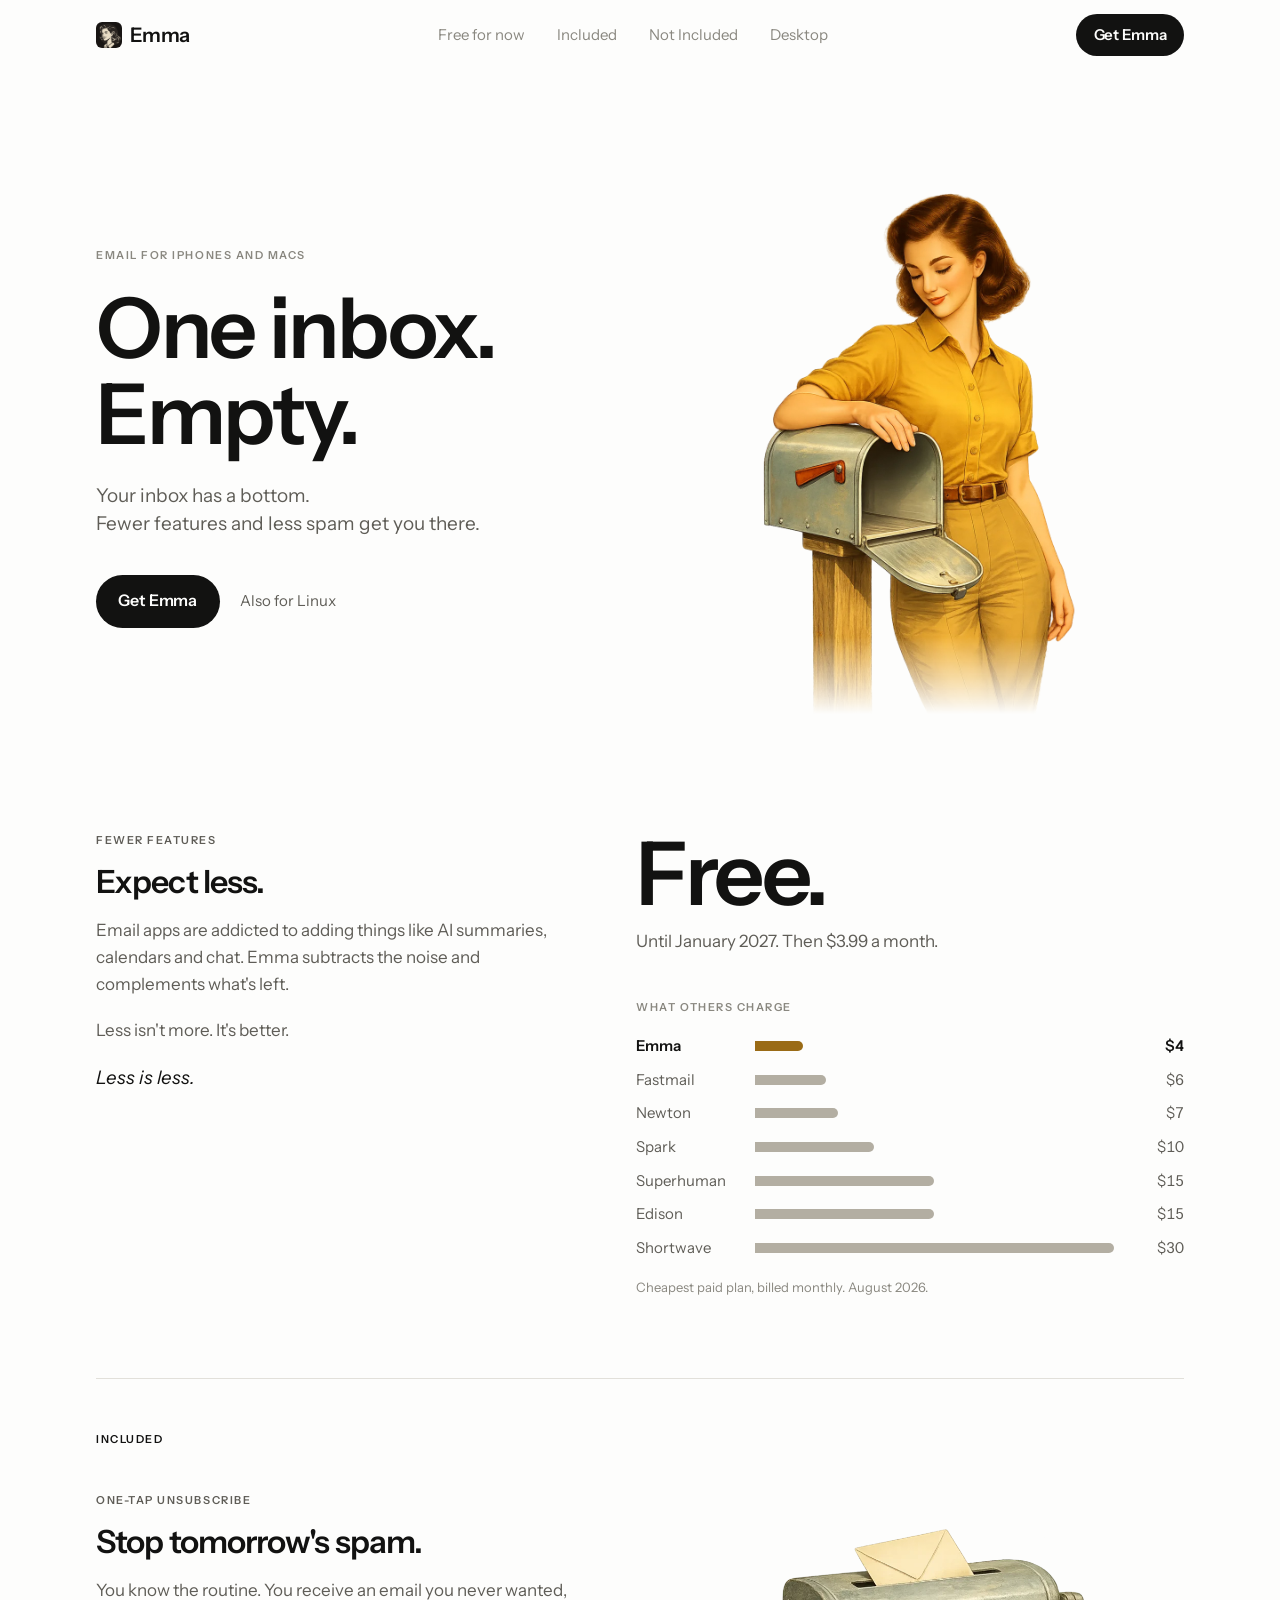
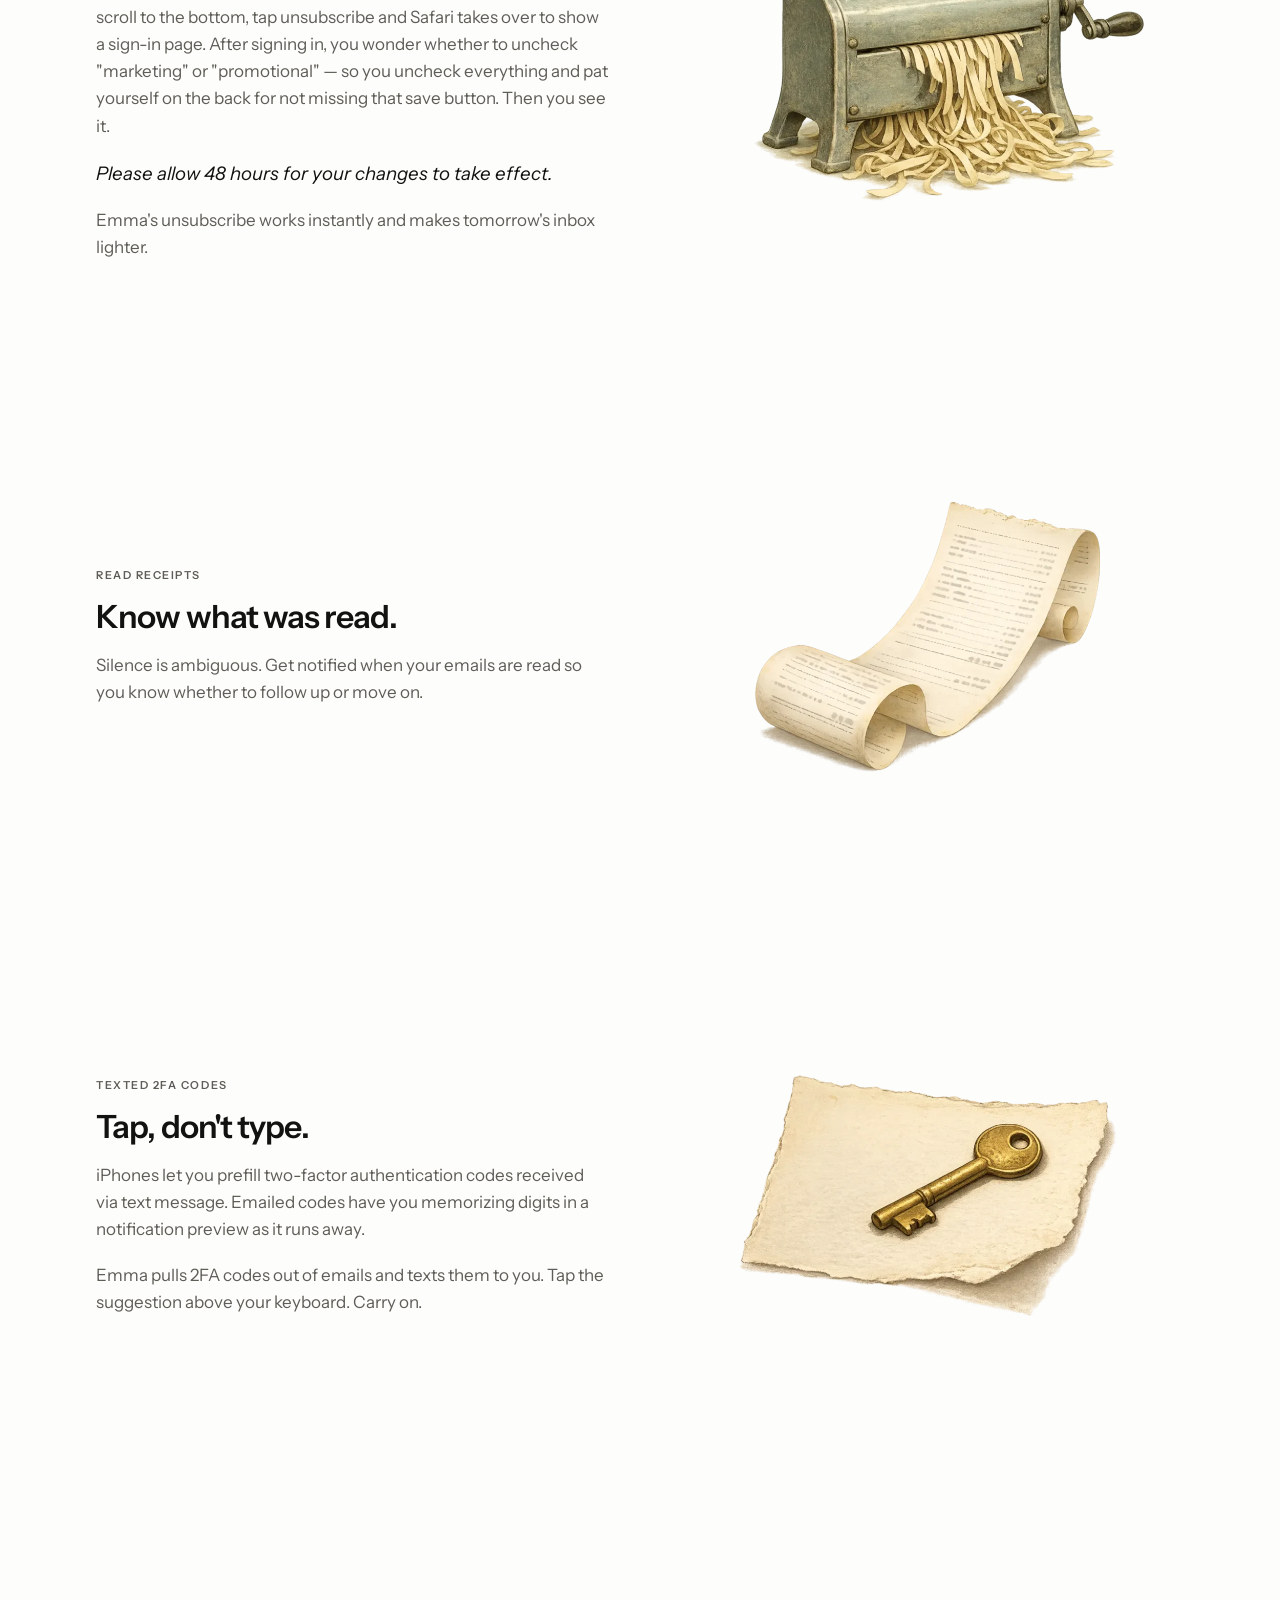
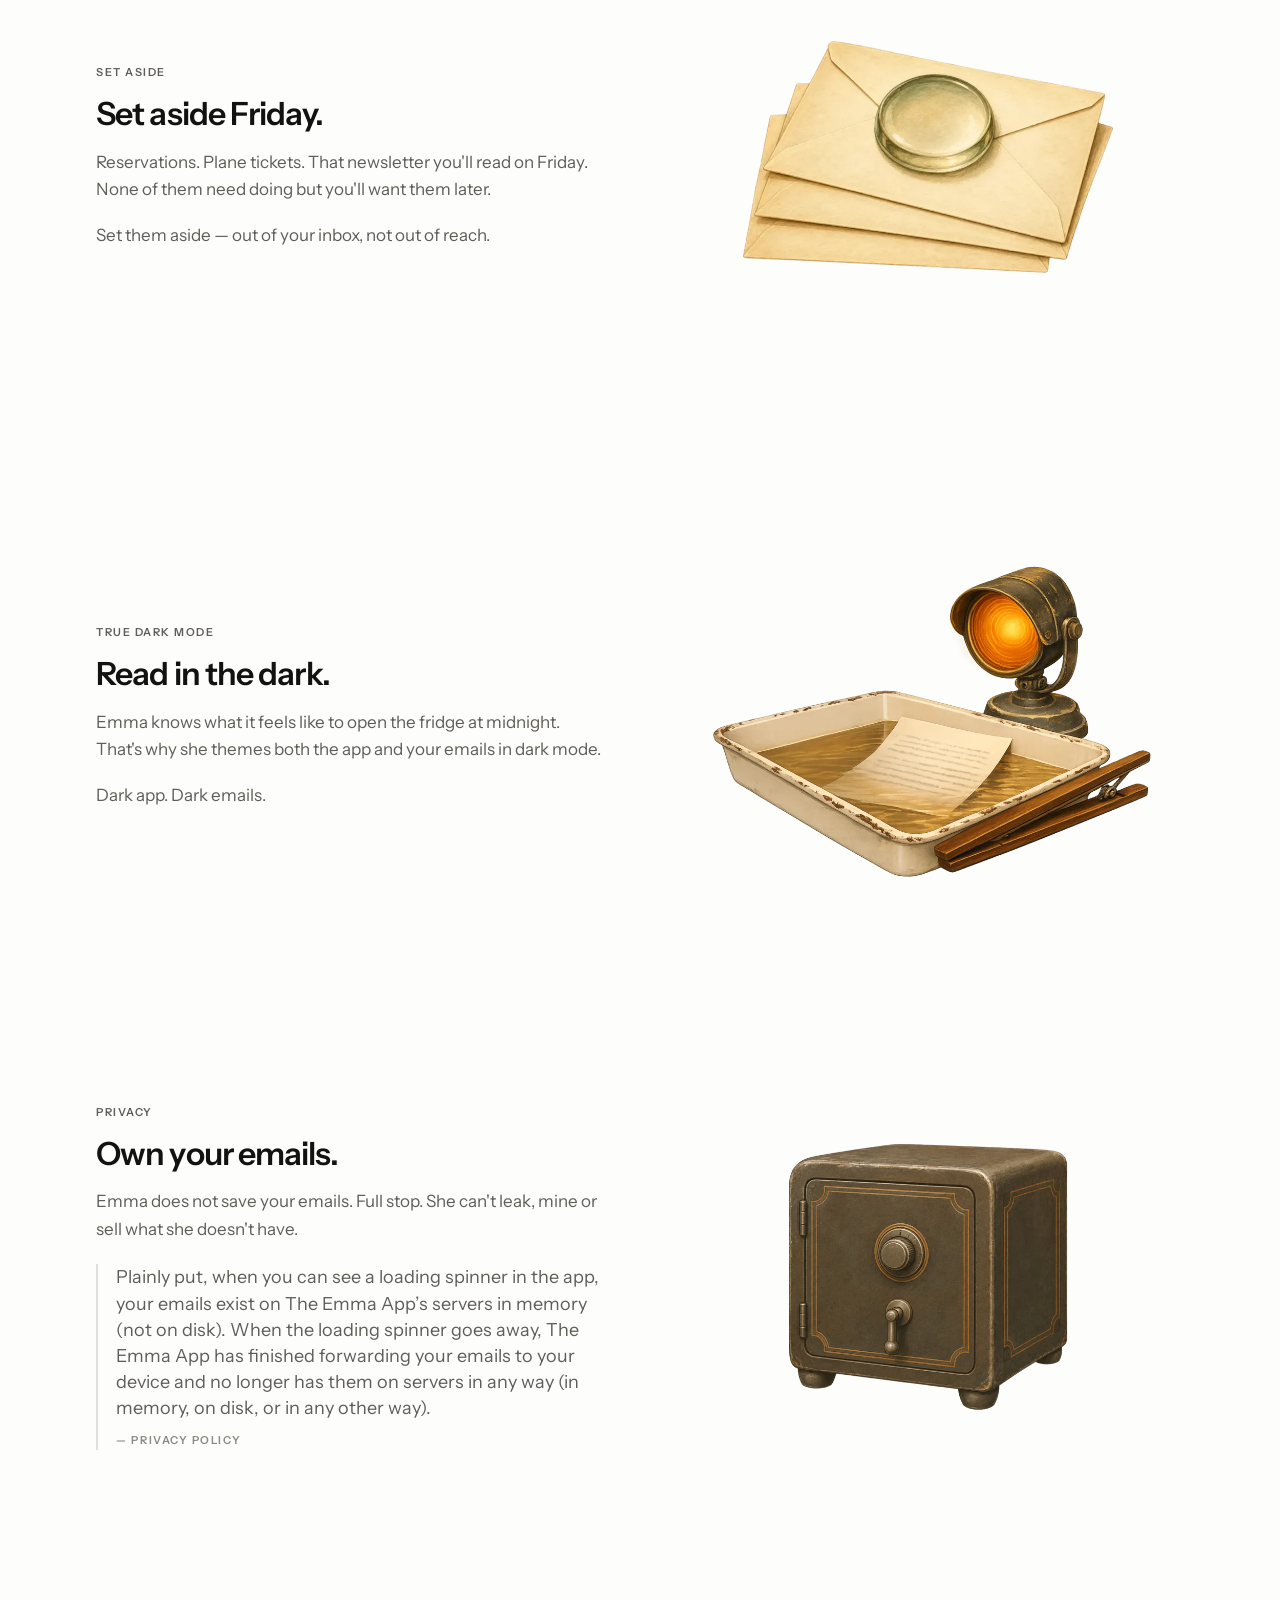
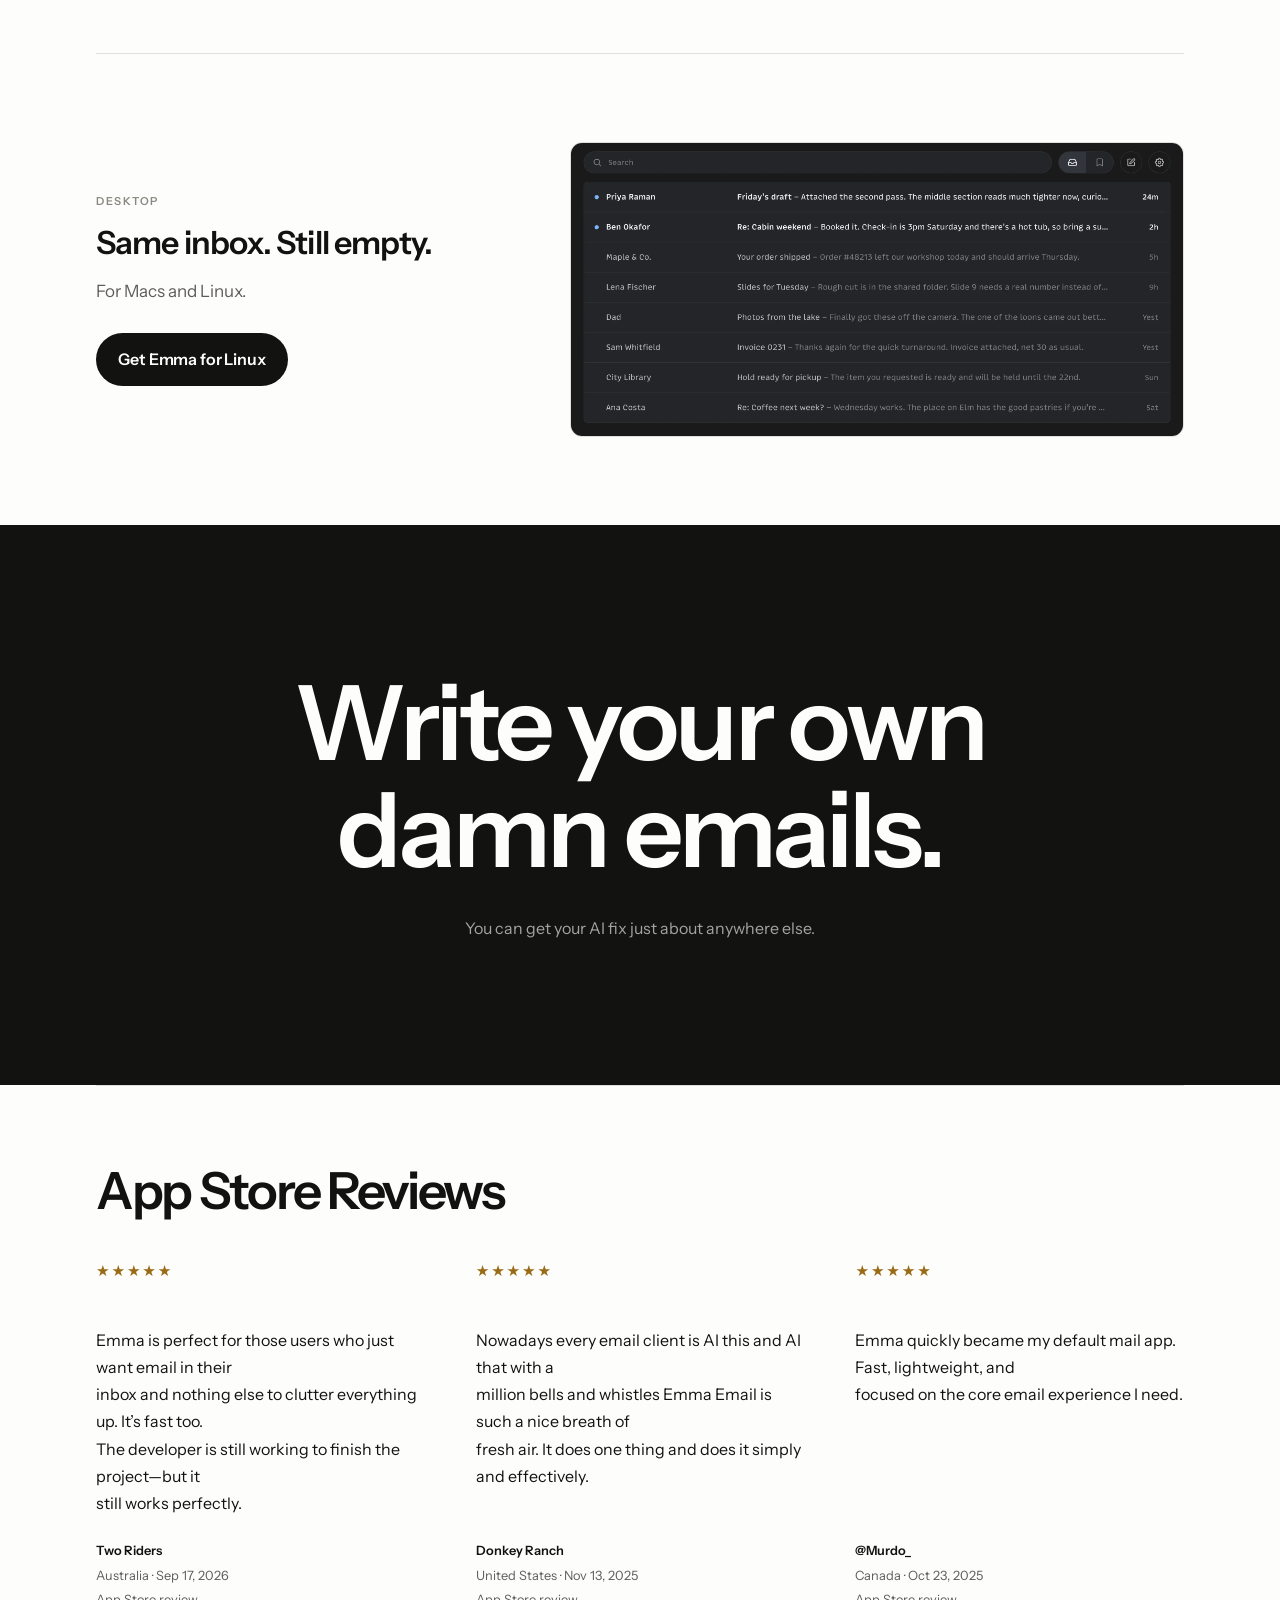
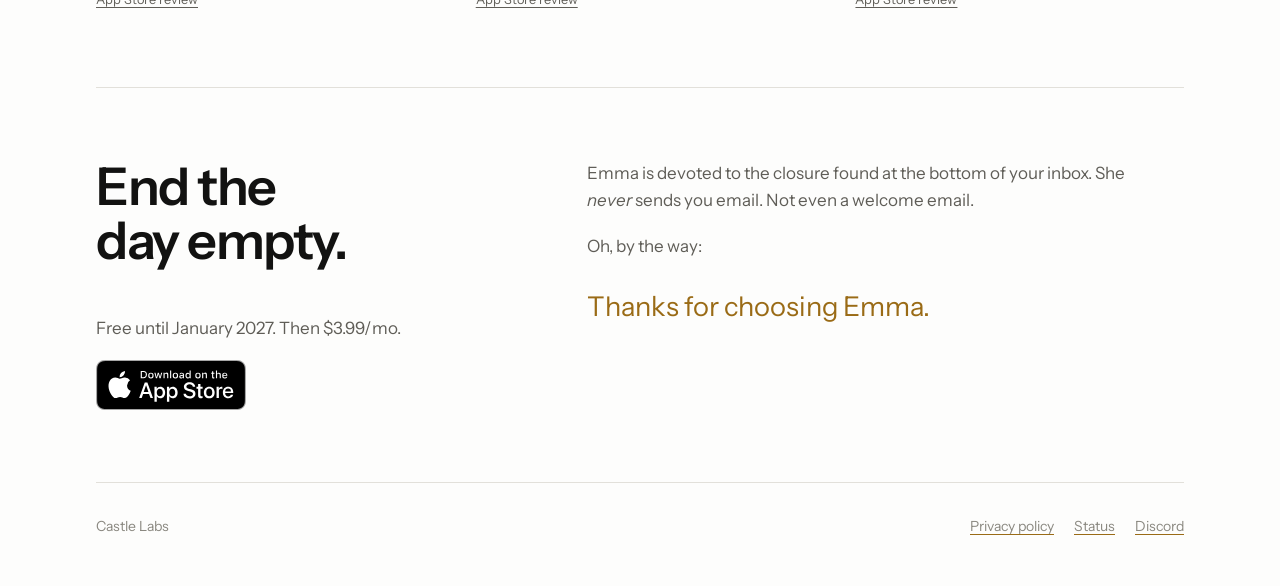
==== commit 081b2eaa: "Say free until 2027 (moved back from Nov 2026)" ====
--- a/index.html
+++ b/index.html
@@ -6,12 +6,12 @@
     <title>Emma Email — A simpler email app for iPhone and Mac</title>
     <meta
       name="description"
-      content="Emma is a simple email app for iPhone, Mac, and Linux that works with Gmail and Outlook. One-tap unsubscribe, read receipts, set aside for later, and no AI. Free until November 2026, then $3.99 a month."
+      content="Emma is a simple email app for iPhone, Mac, and Linux that works with Gmail and Outlook. One-tap unsubscribe, read receipts, set aside for later, and no AI. Free until January 2027, then $3.99 a month."
     />
     <meta property="og:title" content="Emma — One inbox. Empty." />
     <meta
       property="og:description"
-      content="A simple email app for iPhone, Mac, and Linux. One-tap unsubscribe, read receipts, set aside for later, and no AI. Free until November 2026, then $3.99 a month."
+      content="A simple email app for iPhone, Mac, and Linux. One-tap unsubscribe, read receipts, set aside for later, and no AI. Free until January 2027, then $3.99 a month."
     />
     <meta name="twitter:card" content="summary_large_image" />
     <meta property="og:type" content="website" />
@@ -22,7 +22,7 @@
     <meta property="og:image:height" content="630" />
     <meta
       property="og:image:alt"
-      content="Emma Email — One inbox. Empty. Free until November 2026, then $3.99 a month."
+      content="Emma Email — One inbox. Empty. Free until January 2027, then $3.99 a month."
     />
     <meta name="twitter:image" content="https://emmaemail.app/og-image.jpg" />
     <link rel="canonical" href="https://emmaemail.app/" />
@@ -62,7 +62,7 @@
               "price": "3.99",
               "priceCurrency": "USD",
               "category": "subscription",
-              "description": "Free until November 2026, then $3.99 a month."
+              "description": "Free until January 2027, then $3.99 a month."
             }
           }
         ]
@@ -429,7 +429,6 @@
         line-height: 0.95;
       }
 
-
       .price-term {
         margin-top: 0.75rem;
         color: var(--ink-soft);
@@ -920,7 +919,7 @@
           <div class="price-stack">
             <div>
               <p class="price-figure">Free.</p>
-              <p class="price-term">Until November 2026. Then $3.99 a month.</p>
+              <p class="price-term">Until January 2027. Then $3.99 a month.</p>
             </div>
             <div class="price-compare">
               <p class="label">What others charge</p>
@@ -1180,27 +1179,122 @@
     </section>
 
     <div class="spine" id="app-store-reviews">
-<section class="reader-reviews" aria-labelledby="reader-reviews-title">
-    <div class="reviews-heading"><div><h2 id="reader-reviews-title">App Store Reviews</h2></div><div class="review-navigation" hidden><button type="button" data-review-direction="-1" aria-label="Previous testimonial" aria-controls="selected-reviews">←</button><button type="button" data-review-direction="1" aria-label="Next testimonial" aria-controls="selected-reviews">→</button></div></div>
-    <div class="selected-reviews" id="selected-reviews" tabindex="0" role="region" aria-label="Selected testimonials"><figure class="reader-review reader-review-featured">
-    <p class="review-stars" aria-label="5 out of 5 stars"><span aria-hidden="true">★★★★★</span></p>
-    <blockquote><p>Emma is perfect for those users who just want email in their inbox and nothing else to clutter everything up.
-It’s fast too.
-The developer is still working to finish the project—but it still works perfectly.</p></blockquote>
-    <figcaption><span class="review-author">Two Riders</span><span>Australia · <time datetime="2026-09-17T18:52:53-07:00">Sep 17, 2026</time></span><a href="https://apps.apple.com/au/app/emma-email/id6747730134?see-all=reviews" target="_blank" rel="noopener">App Store review<span class="review-sr-only">: Fast and clean</span></a></figcaption>
-  </figure>
-<figure class="reader-review reader-review-featured">
-    <p class="review-stars" aria-label="5 out of 5 stars"><span aria-hidden="true">★★★★★</span></p>
-    <blockquote><p>Nowadays every email client is AI this and AI that with a  million bells and whistles Emma Email is such a nice breath of fresh air. It does one thing and does it simply and effectively.</p></blockquote>
-    <figcaption><span class="review-author">Donkey Ranch</span><span>United States · <time datetime="2025-11-13T03:02:52-08:00">Nov 13, 2025</time></span><a href="https://apps.apple.com/us/app/emma-email/id6747730134?see-all=reviews" target="_blank" rel="noopener">App Store review<span class="review-sr-only">: Love the simplicity</span></a></figcaption>
-  </figure>
-<figure class="reader-review reader-review-featured">
-    <p class="review-stars" aria-label="5 out of 5 stars"><span aria-hidden="true">★★★★★</span></p>
-    <blockquote><p>Emma quickly became my default mail app. Fast, lightweight, and focused on the core email experience I need.</p></blockquote>
-    <figcaption><span class="review-author">@Murdo_</span><span>Canada · <time datetime="2025-10-23T08:55:07-07:00">Oct 23, 2025</time></span><a href="https://apps.apple.com/ca/app/emma-email/id6747730134?see-all=reviews" target="_blank" rel="noopener">App Store review<span class="review-sr-only">: Mail, simplified</span></a></figcaption>
-  </figure></div>
-  </section>
-</div><!-- end-app-store-reviews -->
+      <section class="reader-reviews" aria-labelledby="reader-reviews-title">
+        <div class="reviews-heading">
+          <div><h2 id="reader-reviews-title">App Store Reviews</h2></div>
+          <div class="review-navigation" hidden>
+            <button
+              type="button"
+              data-review-direction="-1"
+              aria-label="Previous testimonial"
+              aria-controls="selected-reviews"
+            >
+              ←</button
+            ><button
+              type="button"
+              data-review-direction="1"
+              aria-label="Next testimonial"
+              aria-controls="selected-reviews"
+            >
+              →
+            </button>
+          </div>
+        </div>
+        <div
+          class="selected-reviews"
+          id="selected-reviews"
+          tabindex="0"
+          role="region"
+          aria-label="Selected testimonials"
+        >
+          <figure class="reader-review reader-review-featured">
+            <p class="review-stars" aria-label="5 out of 5 stars">
+              <span aria-hidden="true">★★★★★</span>
+            </p>
+            <blockquote>
+              <p>
+                Emma is perfect for those users who just want email in their
+                inbox and nothing else to clutter everything up. It’s fast too.
+                The developer is still working to finish the project—but it
+                still works perfectly.
+              </p>
+            </blockquote>
+            <figcaption>
+              <span class="review-author">Two Riders</span
+              ><span
+                >Australia ·
+                <time datetime="2026-09-17T18:52:53-07:00"
+                  >Sep 17, 2026</time
+                ></span
+              ><a
+                href="https://apps.apple.com/au/app/emma-email/id6747730134?see-all=reviews"
+                target="_blank"
+                rel="noopener"
+                >App Store review<span class="review-sr-only"
+                  >: Fast and clean</span
+                ></a
+              >
+            </figcaption>
+          </figure>
+          <figure class="reader-review reader-review-featured">
+            <p class="review-stars" aria-label="5 out of 5 stars">
+              <span aria-hidden="true">★★★★★</span>
+            </p>
+            <blockquote>
+              <p>
+                Nowadays every email client is AI this and AI that with a
+                million bells and whistles Emma Email is such a nice breath of
+                fresh air. It does one thing and does it simply and effectively.
+              </p>
+            </blockquote>
+            <figcaption>
+              <span class="review-author">Donkey Ranch</span
+              ><span
+                >United States ·
+                <time datetime="2025-11-13T03:02:52-08:00"
+                  >Nov 13, 2025</time
+                ></span
+              ><a
+                href="https://apps.apple.com/us/app/emma-email/id6747730134?see-all=reviews"
+                target="_blank"
+                rel="noopener"
+                >App Store review<span class="review-sr-only"
+                  >: Love the simplicity</span
+                ></a
+              >
+            </figcaption>
+          </figure>
+          <figure class="reader-review reader-review-featured">
+            <p class="review-stars" aria-label="5 out of 5 stars">
+              <span aria-hidden="true">★★★★★</span>
+            </p>
+            <blockquote>
+              <p>
+                Emma quickly became my default mail app. Fast, lightweight, and
+                focused on the core email experience I need.
+              </p>
+            </blockquote>
+            <figcaption>
+              <span class="review-author">@Murdo_</span
+              ><span
+                >Canada ·
+                <time datetime="2025-10-23T08:55:07-07:00"
+                  >Oct 23, 2025</time
+                ></span
+              ><a
+                href="https://apps.apple.com/ca/app/emma-email/id6747730134?see-all=reviews"
+                target="_blank"
+                rel="noopener"
+                >App Store review<span class="review-sr-only"
+                  >: Mail, simplified</span
+                ></a
+              >
+            </figcaption>
+          </figure>
+        </div>
+      </section>
+    </div>
+    <!-- end-app-store-reviews -->
 
     <div class="spine">
       <section class="maker reveal">
@@ -1215,7 +1309,7 @@
             <p class="thanks">Thanks for choosing Emma.</p>
           </div>
           <div class="maker-cta">
-            <p class="price-term">Free until November 2026. Then $3.99/mo.</p>
+            <p class="price-term">Free until January 2027. Then $3.99/mo.</p>
             <p class="badge">
               <a
                 href="https://apps.apple.com/us/app/emma-email/id6747730134"
@@ -1234,10 +1328,7 @@
         <p>Castle Labs</p>
         <nav>
           <a href="privacy-policy.html">Privacy policy</a>
-          <a
-            href="https://status.emmaemail.app/"
-            target="_blank"
-            rel="noopener"
+          <a href="https://status.emmaemail.app/" target="_blank" rel="noopener"
             >Status</a
           >
           <a
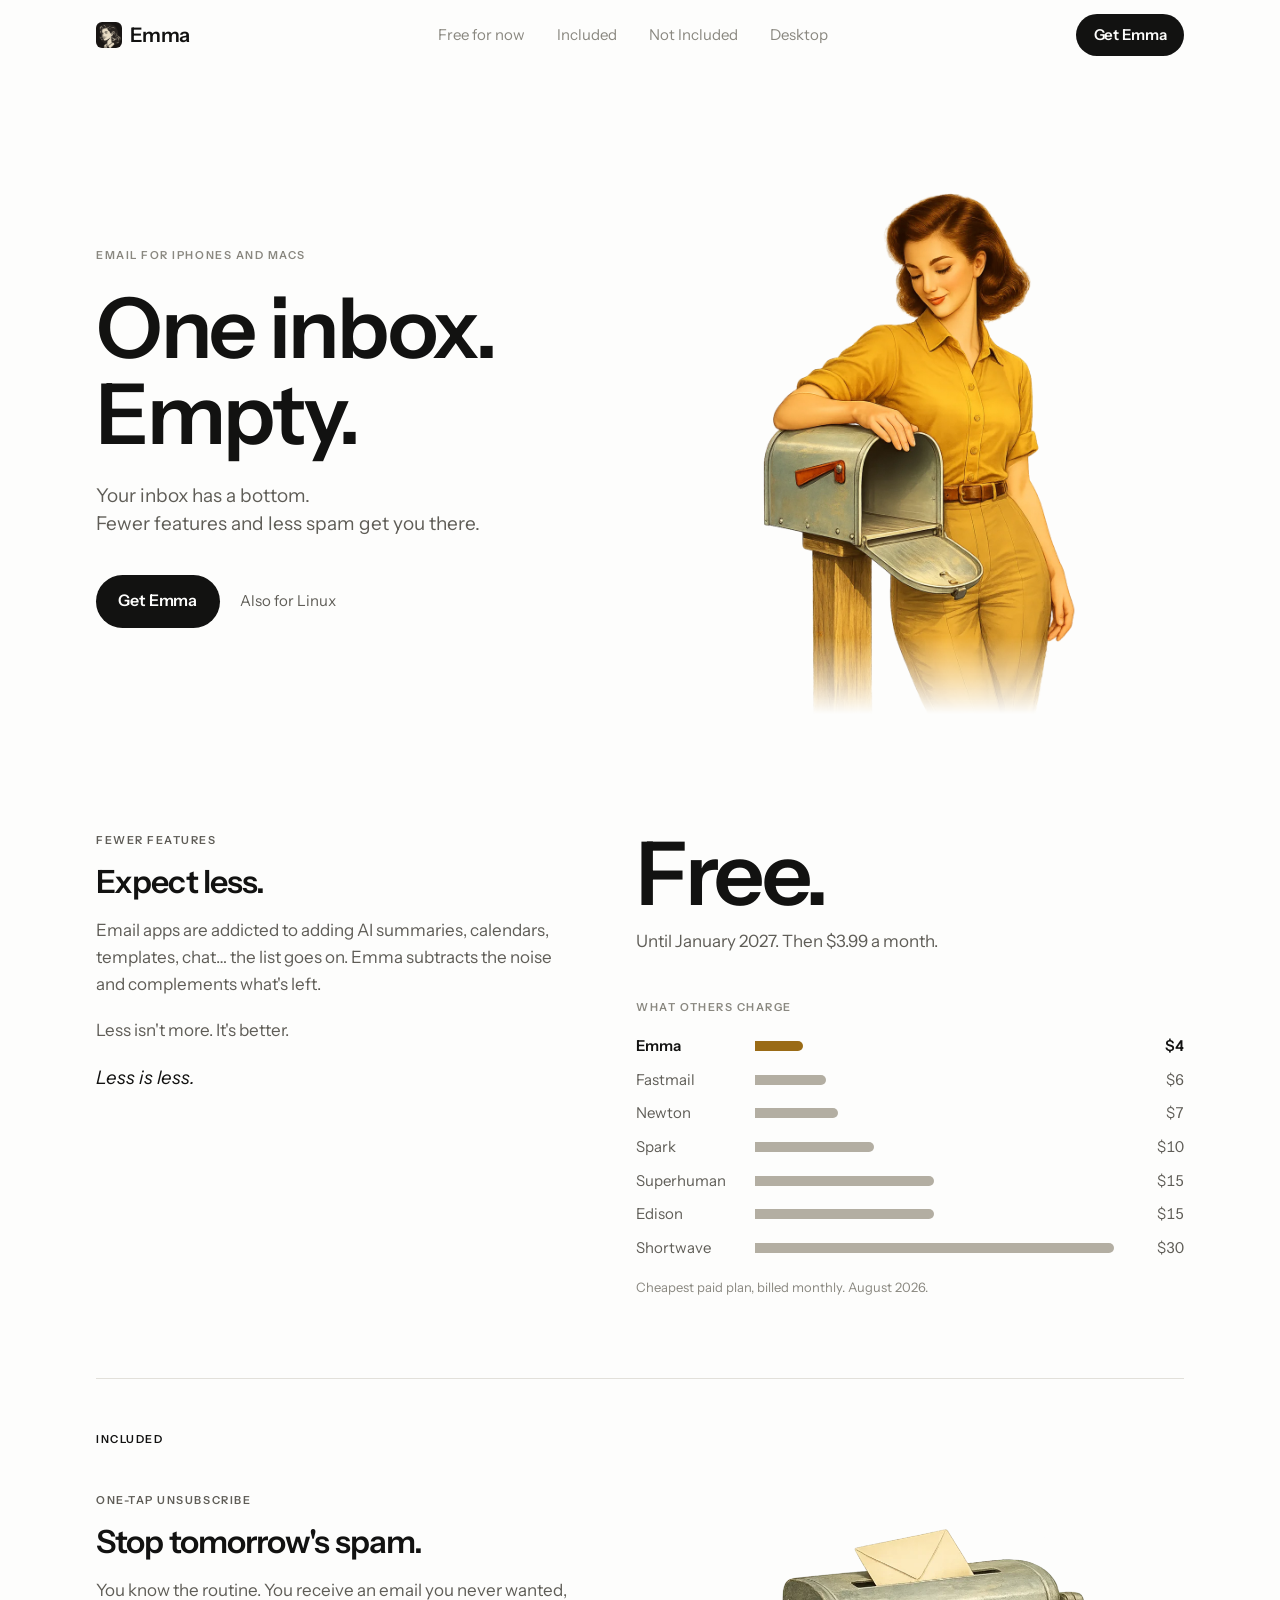
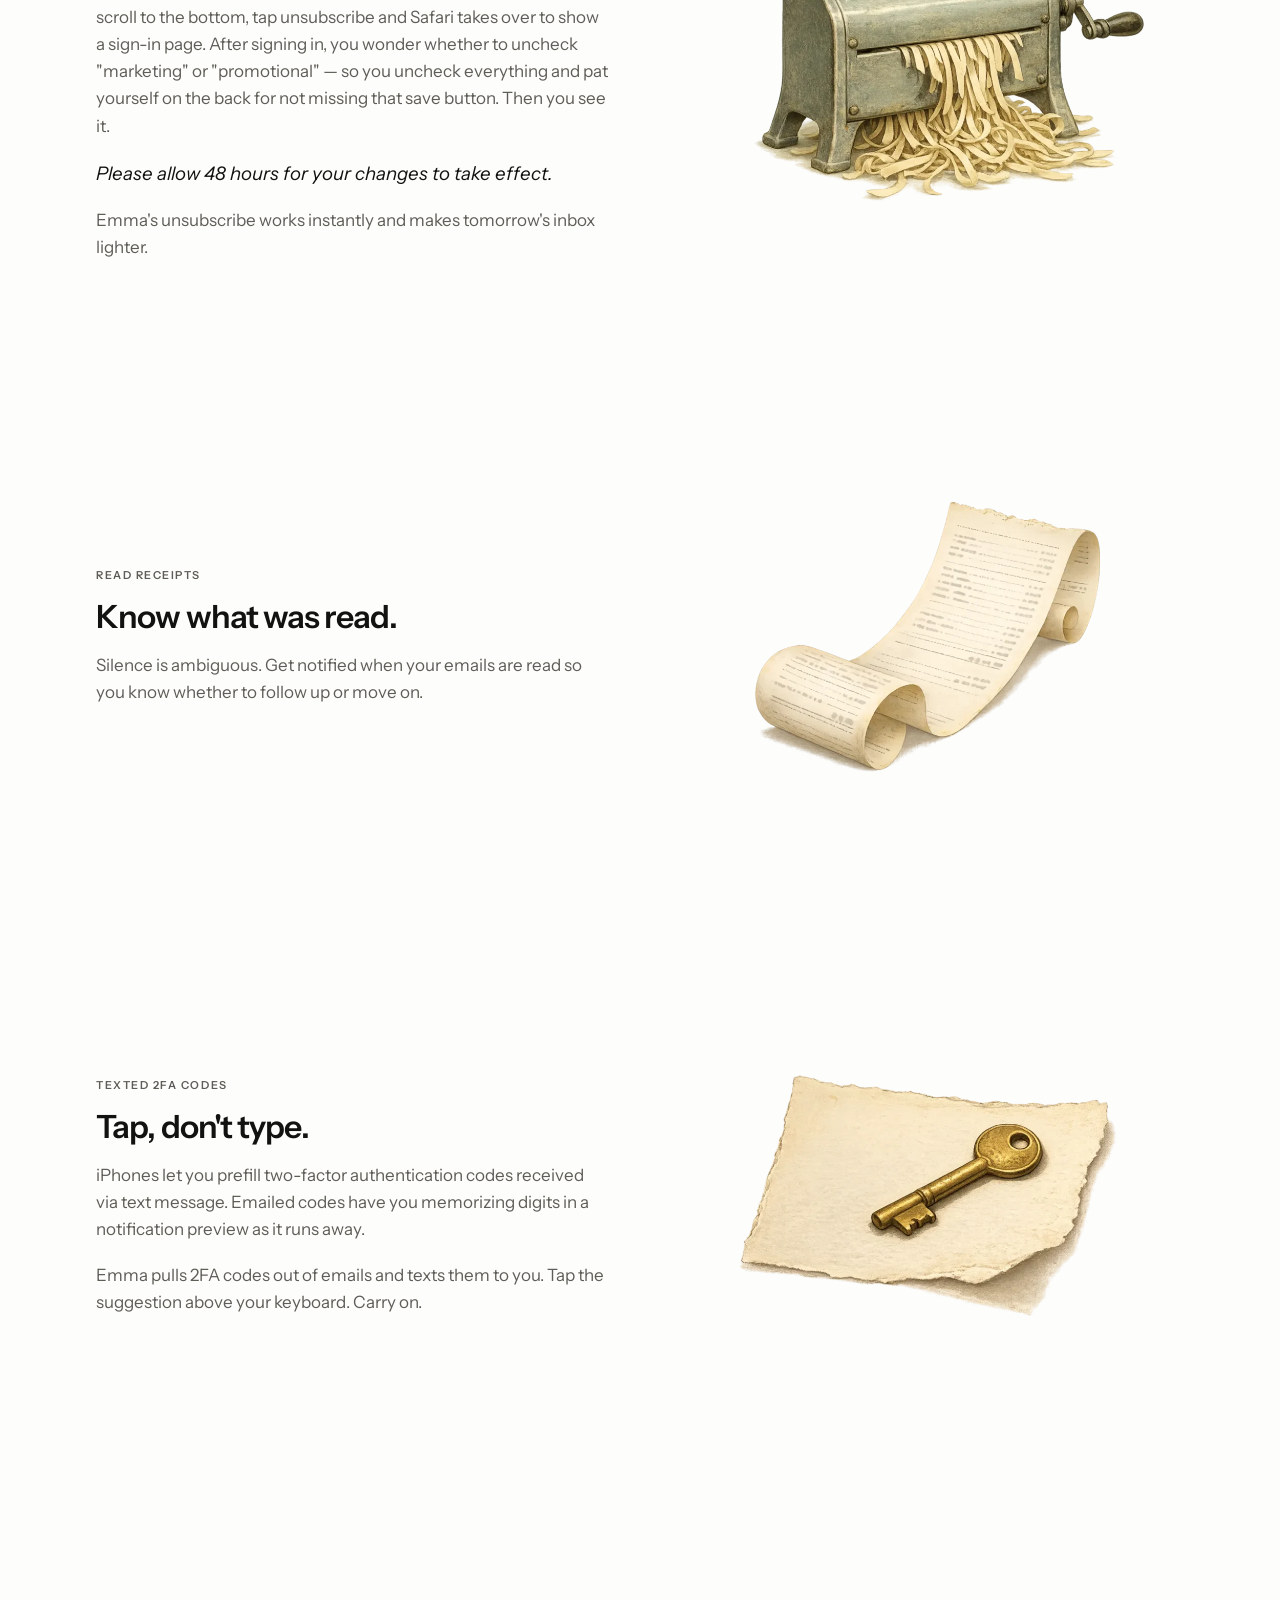
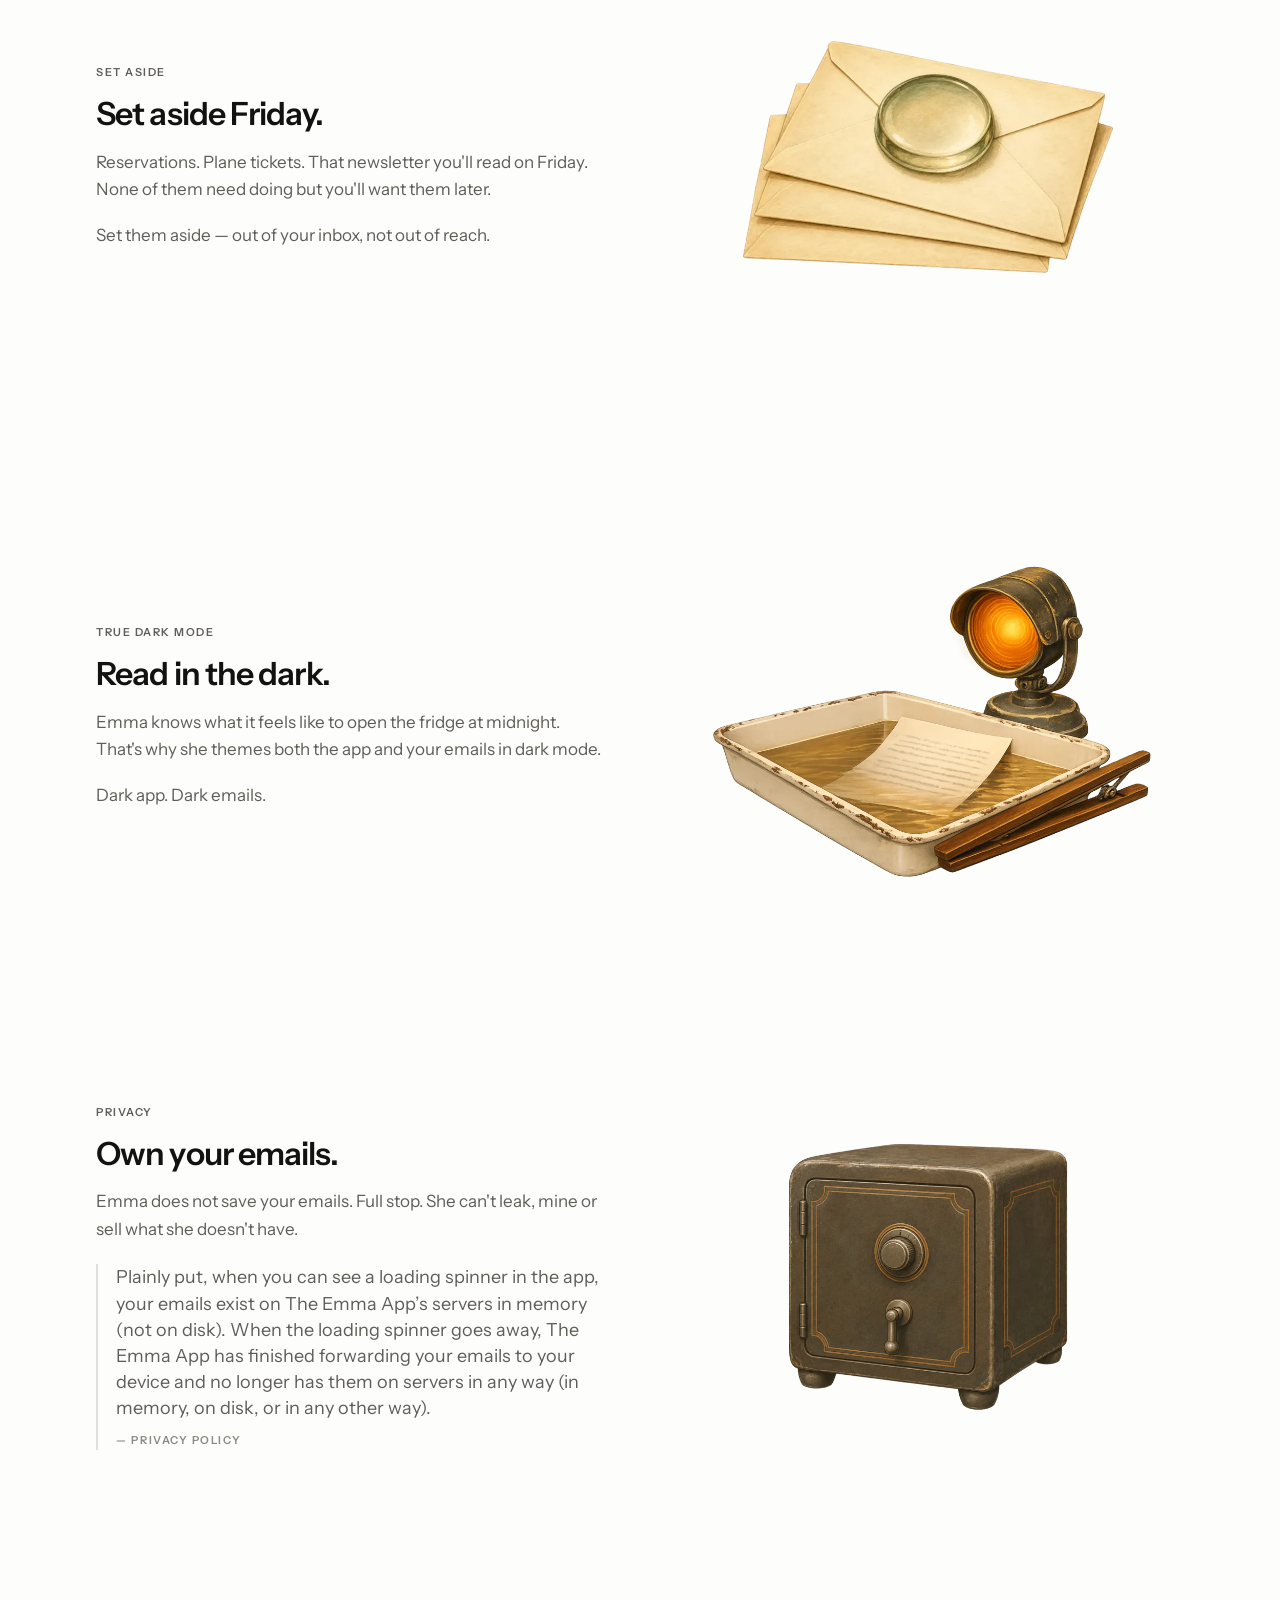
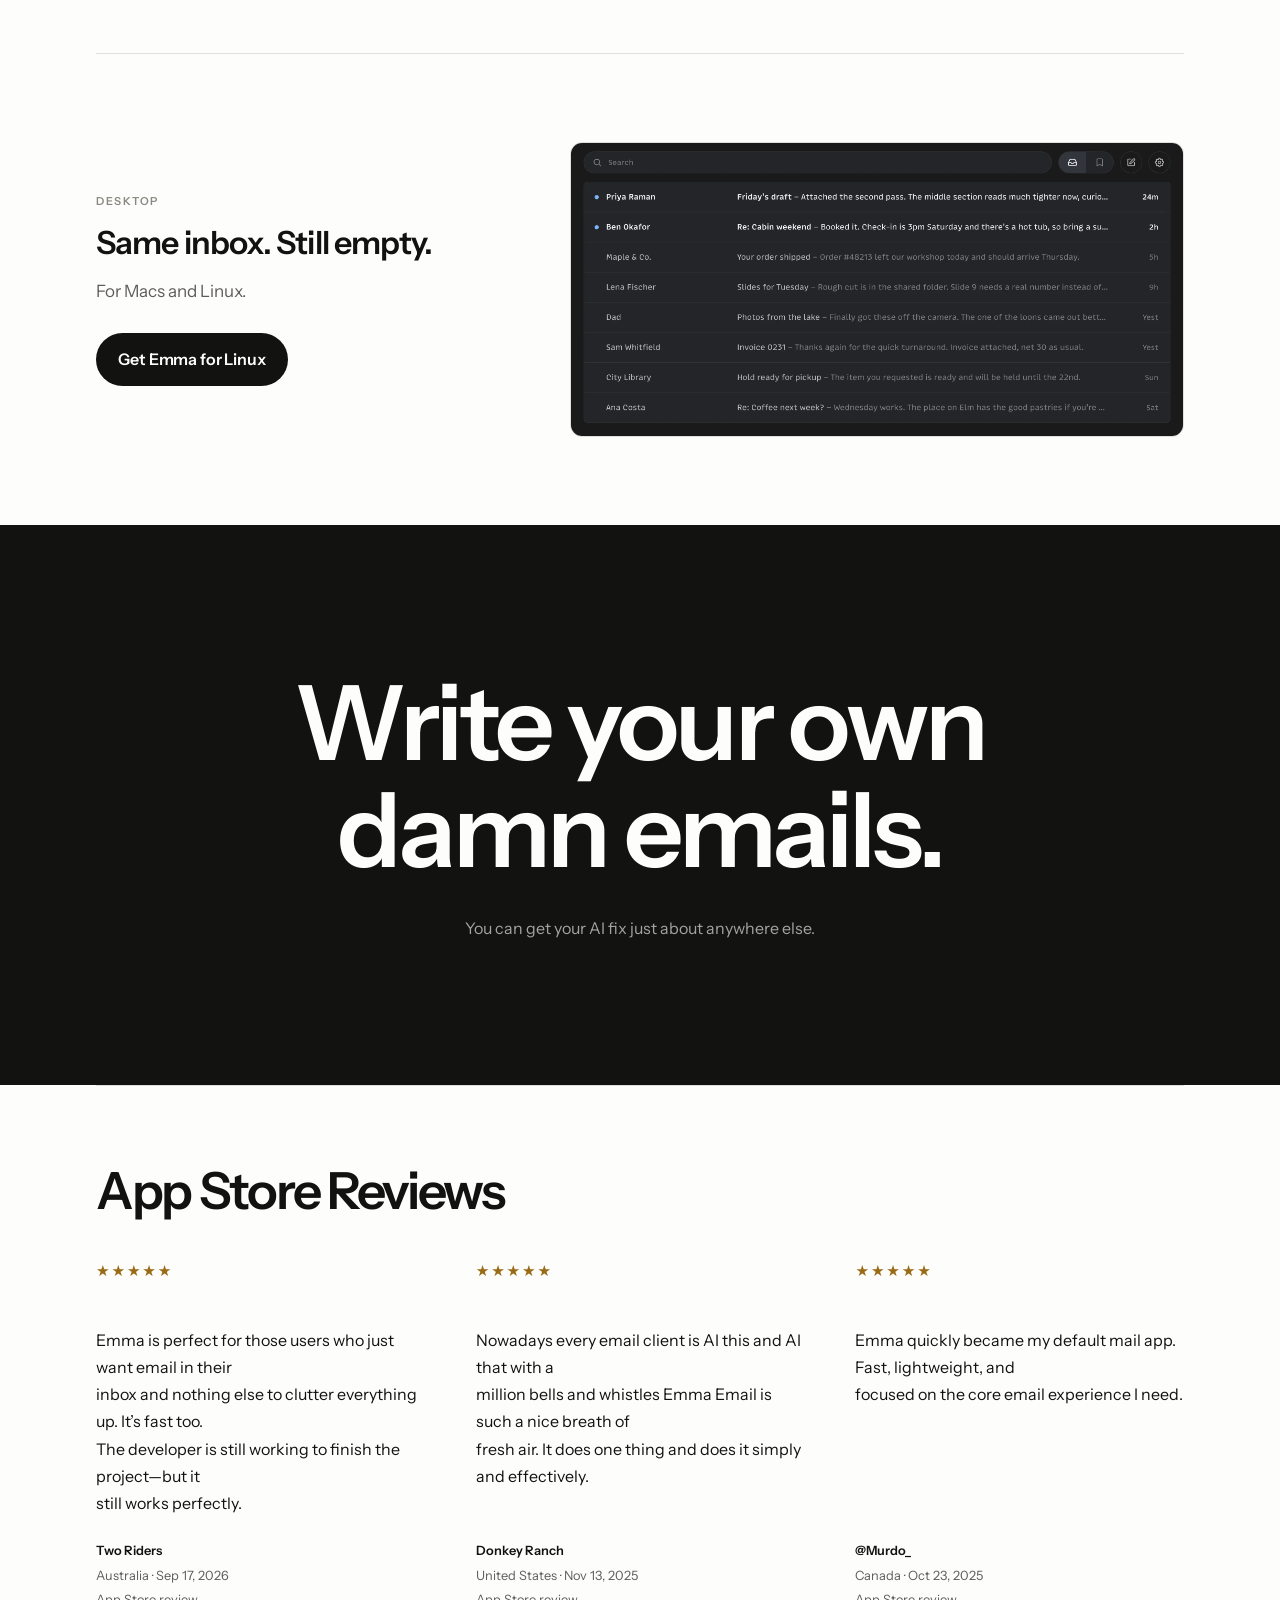
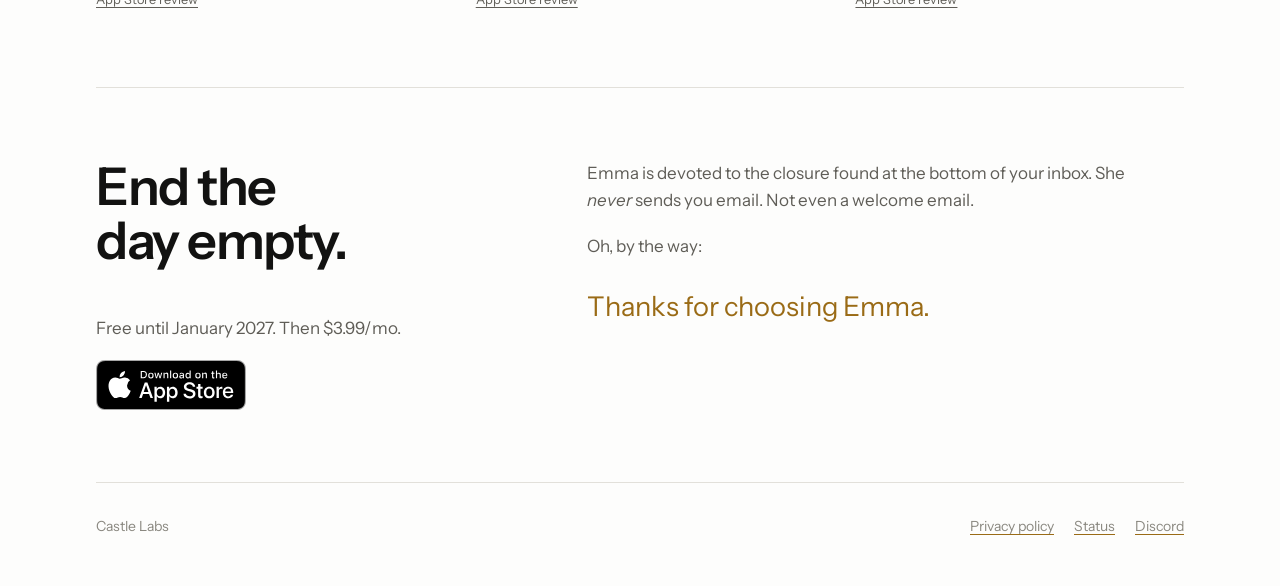
==== commit 2c5b7055: "Name the features other email apps keep piling on The "Expect less" copy said apps add "things like " ====
--- a/index.html
+++ b/index.html
@@ -907,9 +907,9 @@
             <p class="label">Fewer features</p>
             <h2 class="feature-title">Expect less.</h2>
             <p>
-              Email apps are addicted to adding things like AI summaries,
-              calendars and chat. Emma subtracts the noise and complements
-              what's left.
+              Email apps are addicted to adding AI summaries, calendars,
+              templates, chat… the list goes on. Emma subtracts the noise and
+              complements what's left.
             </p>
             <p>Less isn't more. It's better.</p>
             <p>
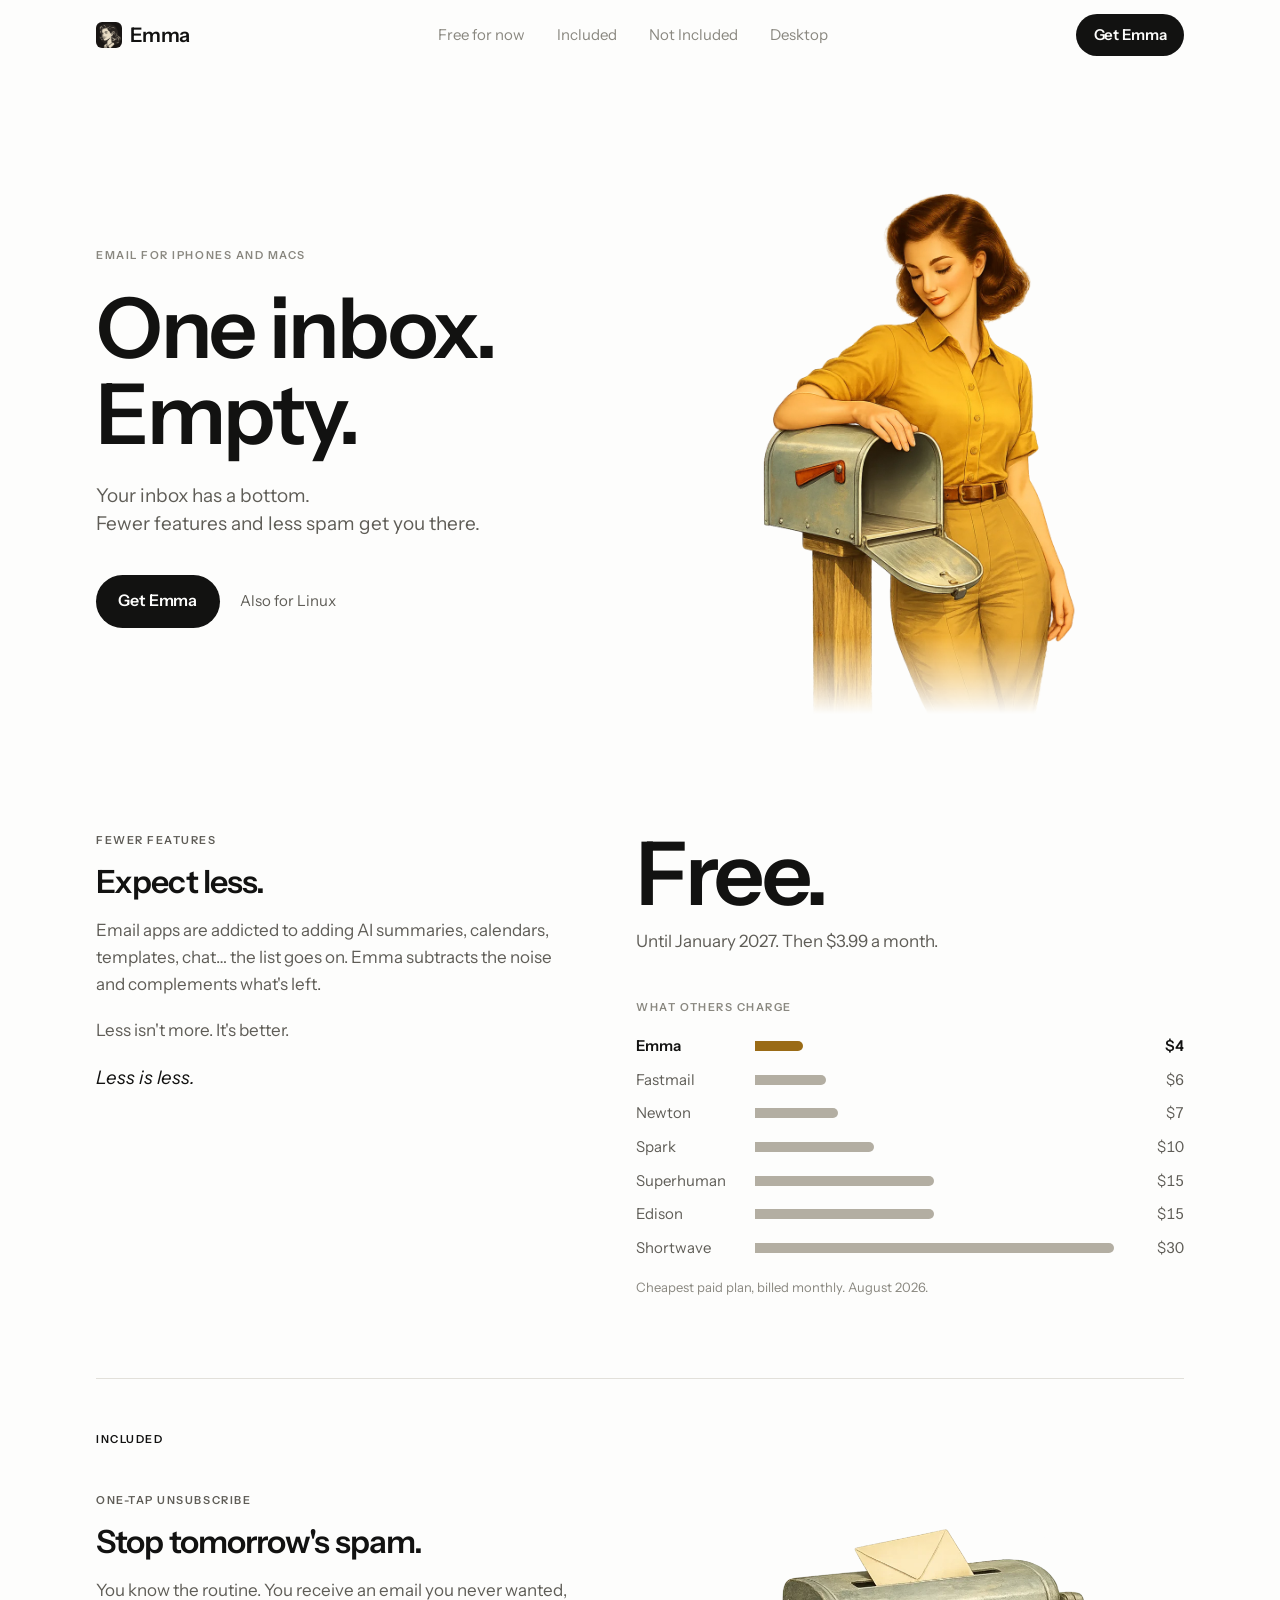
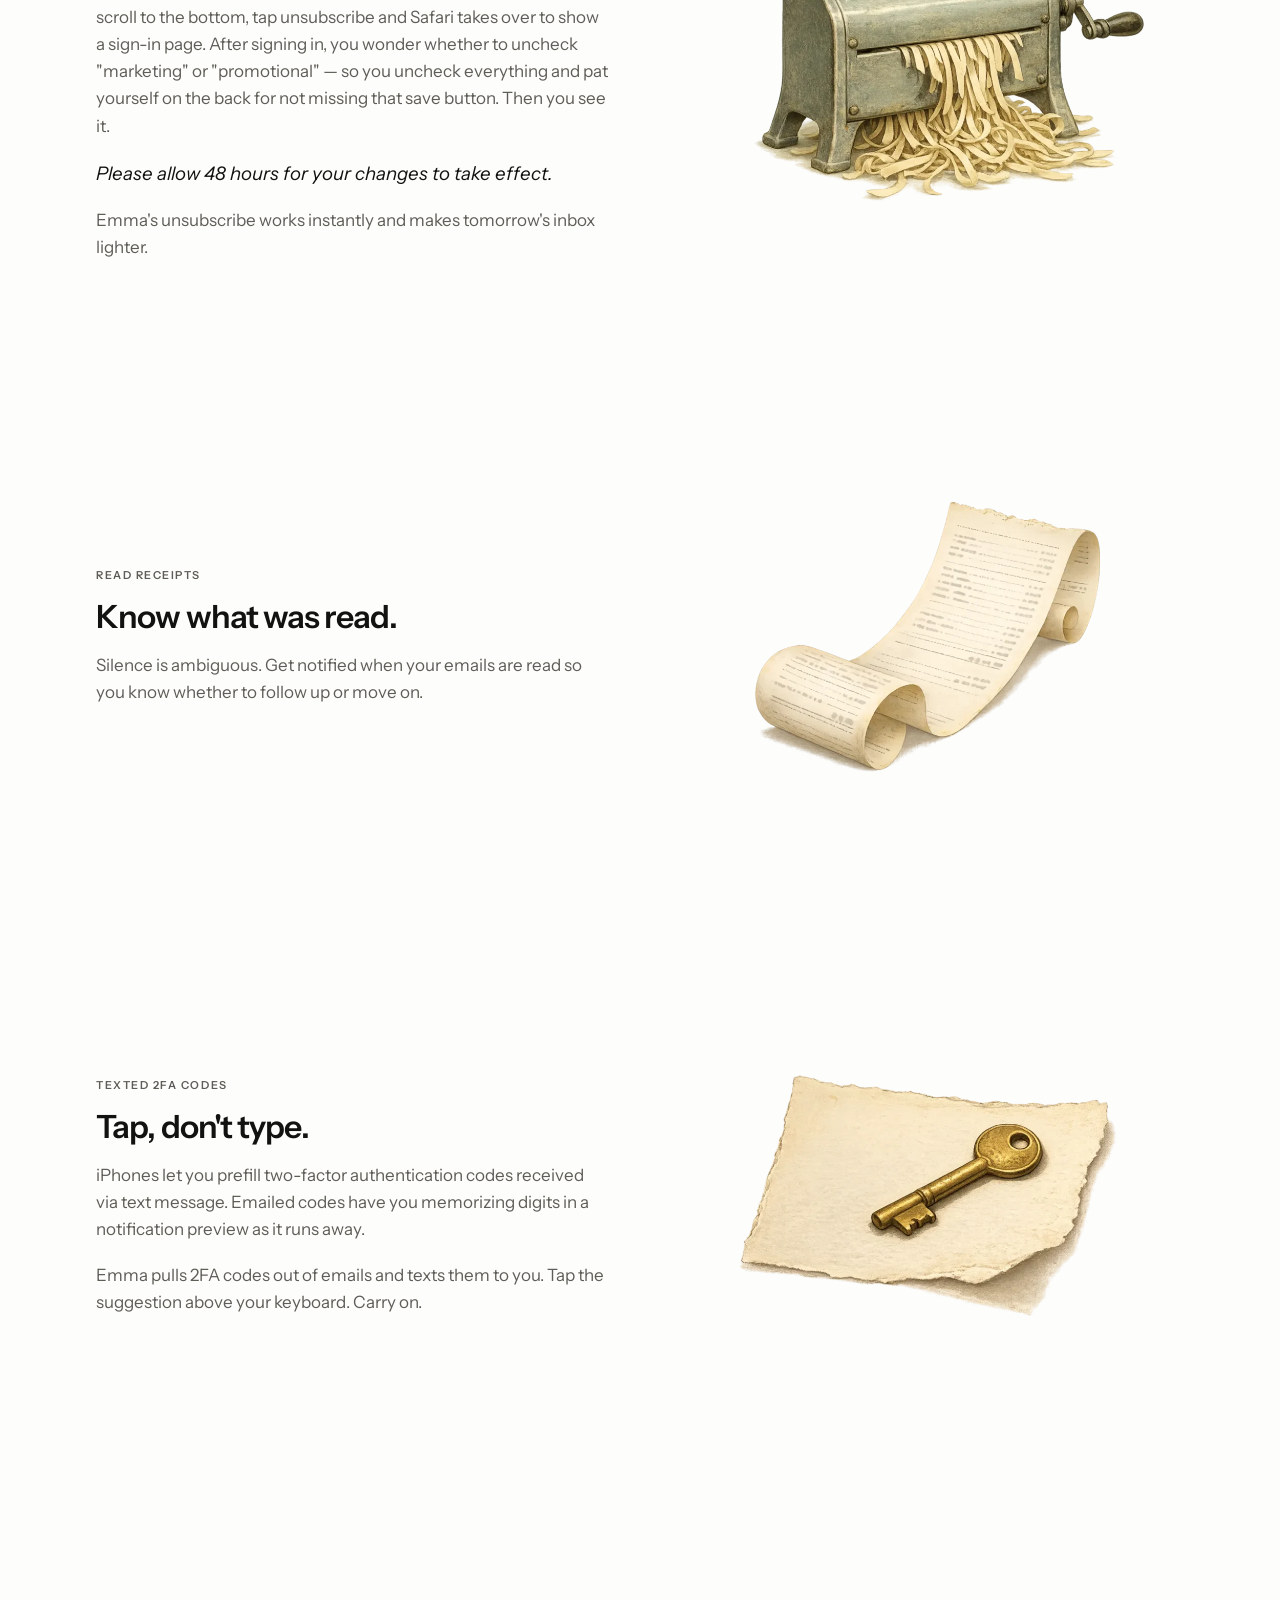
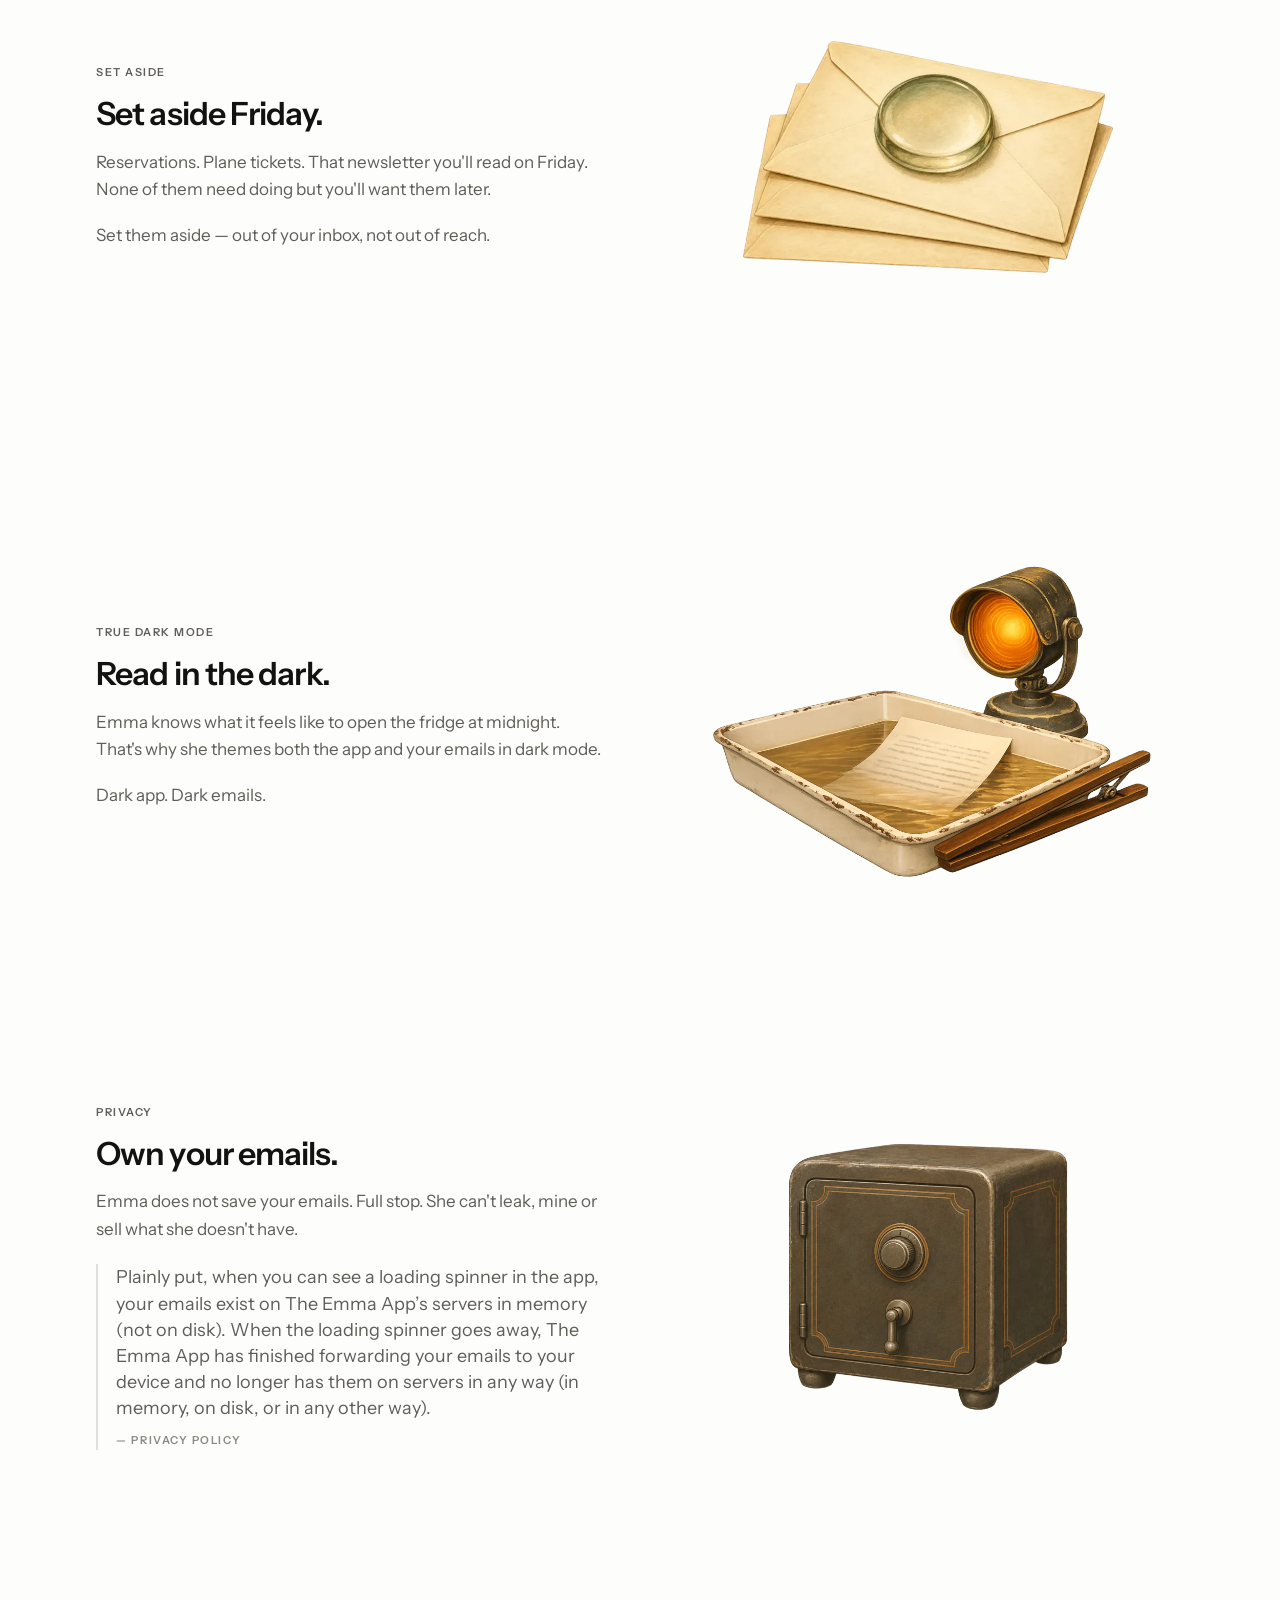
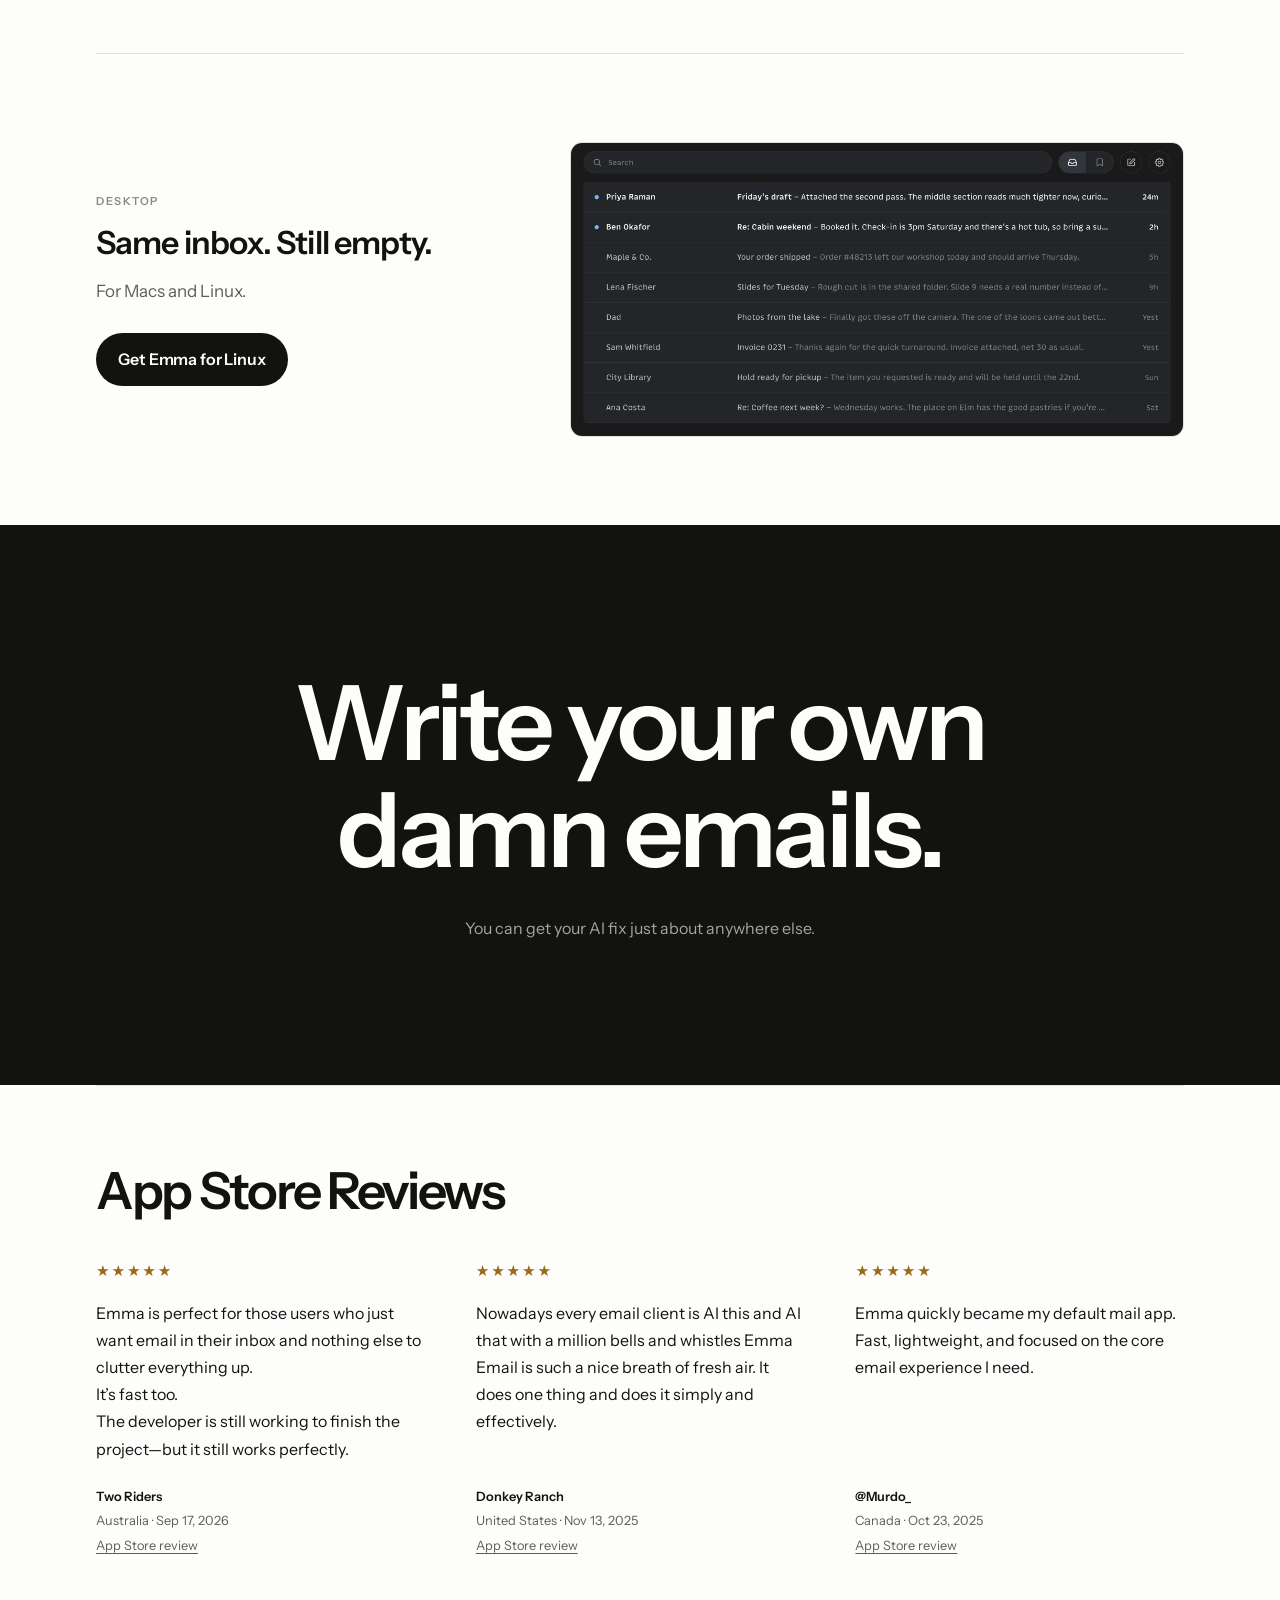
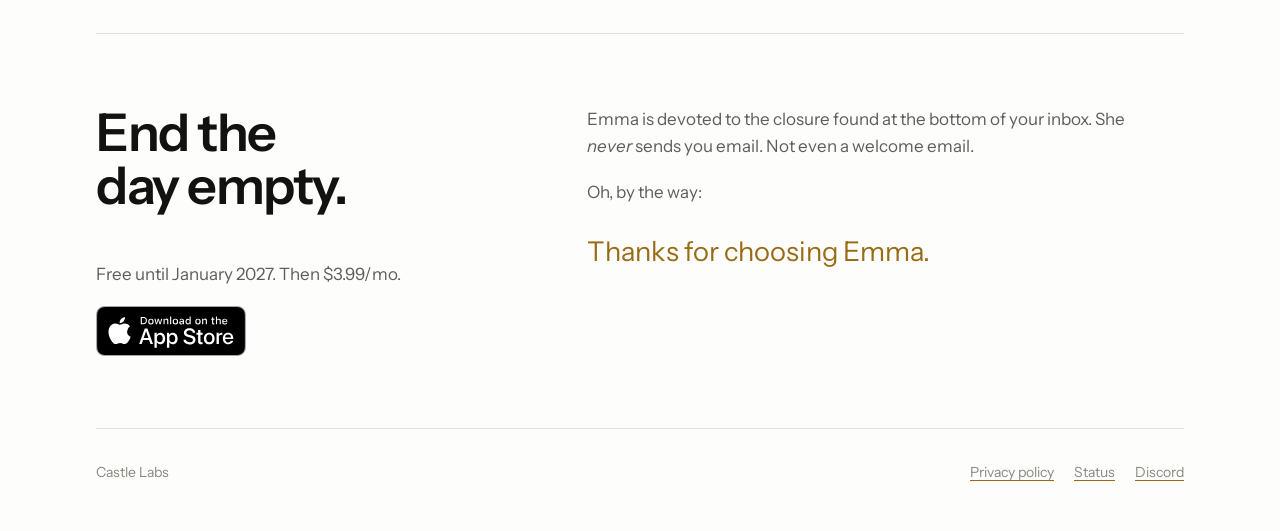
==== commit df632c28: "Refresh worldwide App Store reviews" ====
--- a/index.html
+++ b/index.html
@@ -1179,122 +1179,25 @@
     </section>
 
     <div class="spine" id="app-store-reviews">
-      <section class="reader-reviews" aria-labelledby="reader-reviews-title">
-        <div class="reviews-heading">
-          <div><h2 id="reader-reviews-title">App Store Reviews</h2></div>
-          <div class="review-navigation" hidden>
-            <button
-              type="button"
-              data-review-direction="-1"
-              aria-label="Previous testimonial"
-              aria-controls="selected-reviews"
-            >
-              ←</button
-            ><button
-              type="button"
-              data-review-direction="1"
-              aria-label="Next testimonial"
-              aria-controls="selected-reviews"
-            >
-              →
-            </button>
-          </div>
-        </div>
-        <div
-          class="selected-reviews"
-          id="selected-reviews"
-          tabindex="0"
-          role="region"
-          aria-label="Selected testimonials"
-        >
-          <figure class="reader-review reader-review-featured">
-            <p class="review-stars" aria-label="5 out of 5 stars">
-              <span aria-hidden="true">★★★★★</span>
-            </p>
-            <blockquote>
-              <p>
-                Emma is perfect for those users who just want email in their
-                inbox and nothing else to clutter everything up. It’s fast too.
-                The developer is still working to finish the project—but it
-                still works perfectly.
-              </p>
-            </blockquote>
-            <figcaption>
-              <span class="review-author">Two Riders</span
-              ><span
-                >Australia ·
-                <time datetime="2026-09-17T18:52:53-07:00"
-                  >Sep 17, 2026</time
-                ></span
-              ><a
-                href="https://apps.apple.com/au/app/emma-email/id6747730134?see-all=reviews"
-                target="_blank"
-                rel="noopener"
-                >App Store review<span class="review-sr-only"
-                  >: Fast and clean</span
-                ></a
-              >
-            </figcaption>
-          </figure>
-          <figure class="reader-review reader-review-featured">
-            <p class="review-stars" aria-label="5 out of 5 stars">
-              <span aria-hidden="true">★★★★★</span>
-            </p>
-            <blockquote>
-              <p>
-                Nowadays every email client is AI this and AI that with a
-                million bells and whistles Emma Email is such a nice breath of
-                fresh air. It does one thing and does it simply and effectively.
-              </p>
-            </blockquote>
-            <figcaption>
-              <span class="review-author">Donkey Ranch</span
-              ><span
-                >United States ·
-                <time datetime="2025-11-13T03:02:52-08:00"
-                  >Nov 13, 2025</time
-                ></span
-              ><a
-                href="https://apps.apple.com/us/app/emma-email/id6747730134?see-all=reviews"
-                target="_blank"
-                rel="noopener"
-                >App Store review<span class="review-sr-only"
-                  >: Love the simplicity</span
-                ></a
-              >
-            </figcaption>
-          </figure>
-          <figure class="reader-review reader-review-featured">
-            <p class="review-stars" aria-label="5 out of 5 stars">
-              <span aria-hidden="true">★★★★★</span>
-            </p>
-            <blockquote>
-              <p>
-                Emma quickly became my default mail app. Fast, lightweight, and
-                focused on the core email experience I need.
-              </p>
-            </blockquote>
-            <figcaption>
-              <span class="review-author">@Murdo_</span
-              ><span
-                >Canada ·
-                <time datetime="2025-10-23T08:55:07-07:00"
-                  >Oct 23, 2025</time
-                ></span
-              ><a
-                href="https://apps.apple.com/ca/app/emma-email/id6747730134?see-all=reviews"
-                target="_blank"
-                rel="noopener"
-                >App Store review<span class="review-sr-only"
-                  >: Mail, simplified</span
-                ></a
-              >
-            </figcaption>
-          </figure>
-        </div>
-      </section>
-    </div>
-    <!-- end-app-store-reviews -->
+<section class="reader-reviews" aria-labelledby="reader-reviews-title">
+    <div class="reviews-heading"><div><h2 id="reader-reviews-title">App Store Reviews</h2></div><div class="review-navigation" hidden><button type="button" data-review-direction="-1" aria-label="Previous testimonial" aria-controls="selected-reviews">←</button><button type="button" data-review-direction="1" aria-label="Next testimonial" aria-controls="selected-reviews">→</button></div></div>
+    <div class="selected-reviews" id="selected-reviews" tabindex="0" role="region" aria-label="Selected testimonials"><figure class="reader-review reader-review-featured">
+    <p class="review-stars" aria-label="5 out of 5 stars"><span aria-hidden="true">★★★★★</span></p>
+    <blockquote><p>Emma is perfect for those users who just want email in their inbox and nothing else to clutter everything up.<br>It’s fast too.<br>The developer is still working to finish the project—but it still works perfectly.</p></blockquote>
+    <figcaption><span class="review-author">Two Riders</span><span>Australia · <time datetime="2026-09-17T18:52:53-07:00">Sep 17, 2026</time></span><a href="https://apps.apple.com/au/app/emma-email/id6747730134?see-all=reviews" target="_blank" rel="noopener">App Store review<span class="review-sr-only">: Fast and clean</span></a></figcaption>
+  </figure>
+<figure class="reader-review reader-review-featured">
+    <p class="review-stars" aria-label="5 out of 5 stars"><span aria-hidden="true">★★★★★</span></p>
+    <blockquote><p>Nowadays every email client is AI this and AI that with a  million bells and whistles Emma Email is such a nice breath of fresh air. It does one thing and does it simply and effectively.</p></blockquote>
+    <figcaption><span class="review-author">Donkey Ranch</span><span>United States · <time datetime="2025-11-13T03:02:52-08:00">Nov 13, 2025</time></span><a href="https://apps.apple.com/us/app/emma-email/id6747730134?see-all=reviews" target="_blank" rel="noopener">App Store review<span class="review-sr-only">: Love the simplicity</span></a></figcaption>
+  </figure>
+<figure class="reader-review reader-review-featured">
+    <p class="review-stars" aria-label="5 out of 5 stars"><span aria-hidden="true">★★★★★</span></p>
+    <blockquote><p>Emma quickly became my default mail app. Fast, lightweight, and focused on the core email experience I need.</p></blockquote>
+    <figcaption><span class="review-author">@Murdo_</span><span>Canada · <time datetime="2025-10-23T08:55:07-07:00">Oct 23, 2025</time></span><a href="https://apps.apple.com/ca/app/emma-email/id6747730134?see-all=reviews" target="_blank" rel="noopener">App Store review<span class="review-sr-only">: Mail, simplified</span></a></figcaption>
+  </figure></div>
+  </section>
+</div><!-- end-app-store-reviews -->
 
     <div class="spine">
       <section class="maker reveal">
--- a/reviews.css
+++ b/reviews.css
@@ -4,7 +4,7 @@
 .selected-reviews { display: grid; grid-template-columns: repeat(3, minmax(0, 1fr)); gap: clamp(1.5rem, 4vw, 3.5rem); }
 .reader-review { position: relative; margin: 0; min-width: 0; display: flex; flex-direction: column; align-items: start; }
 .reader-review blockquote { margin: 1rem 0 1.5rem; font: 400 1rem/1.7 var(--sans); max-width: 65ch; }
-.reader-review blockquote p { white-space: pre-line; overflow-wrap: anywhere; }
+.reader-review blockquote p { overflow-wrap: anywhere; }
 .review-stars { color: var(--ochre); letter-spacing: .12em; font-size: .95rem; }
 .reader-review figcaption { display: flex; flex-direction: column; gap: .25rem; margin-top: auto; color: var(--ink-soft); font-size: .8rem; line-height: 1.6; }
 .review-author { color: var(--ink); font-weight: 600; }
